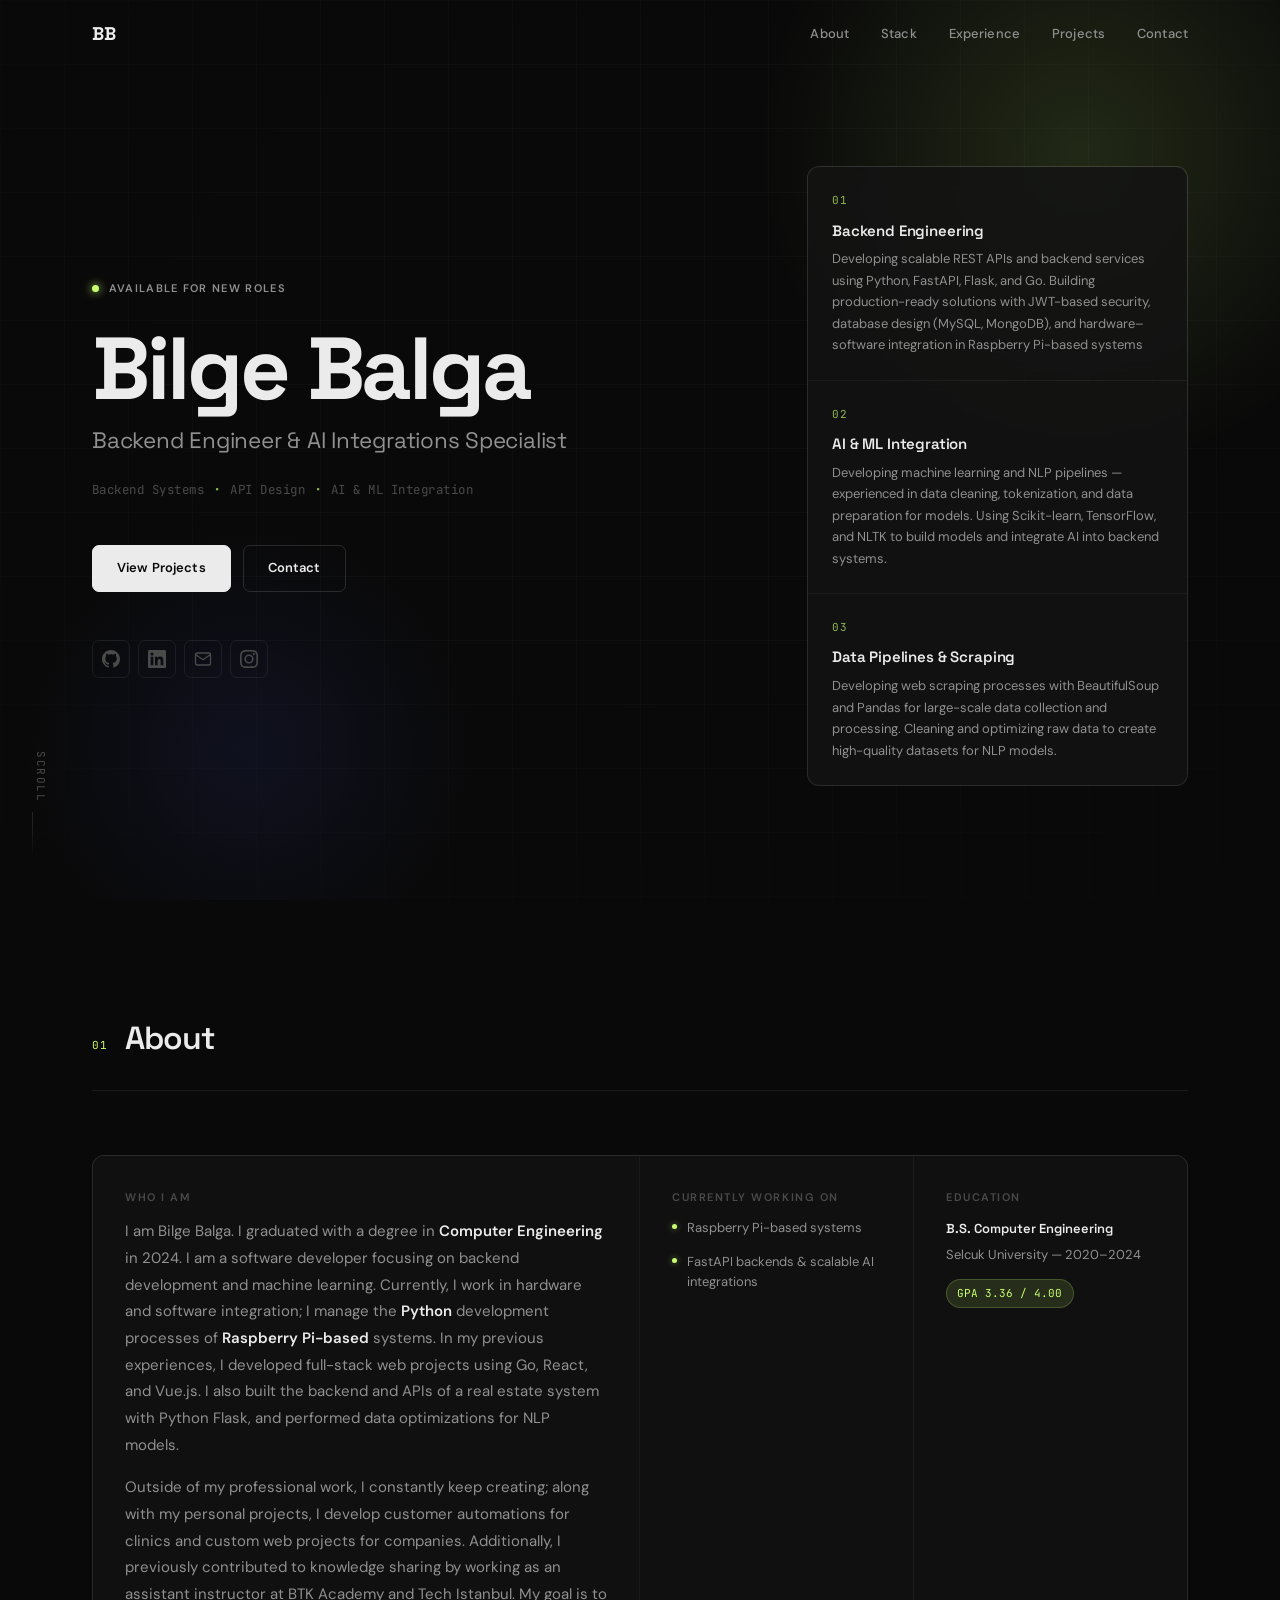
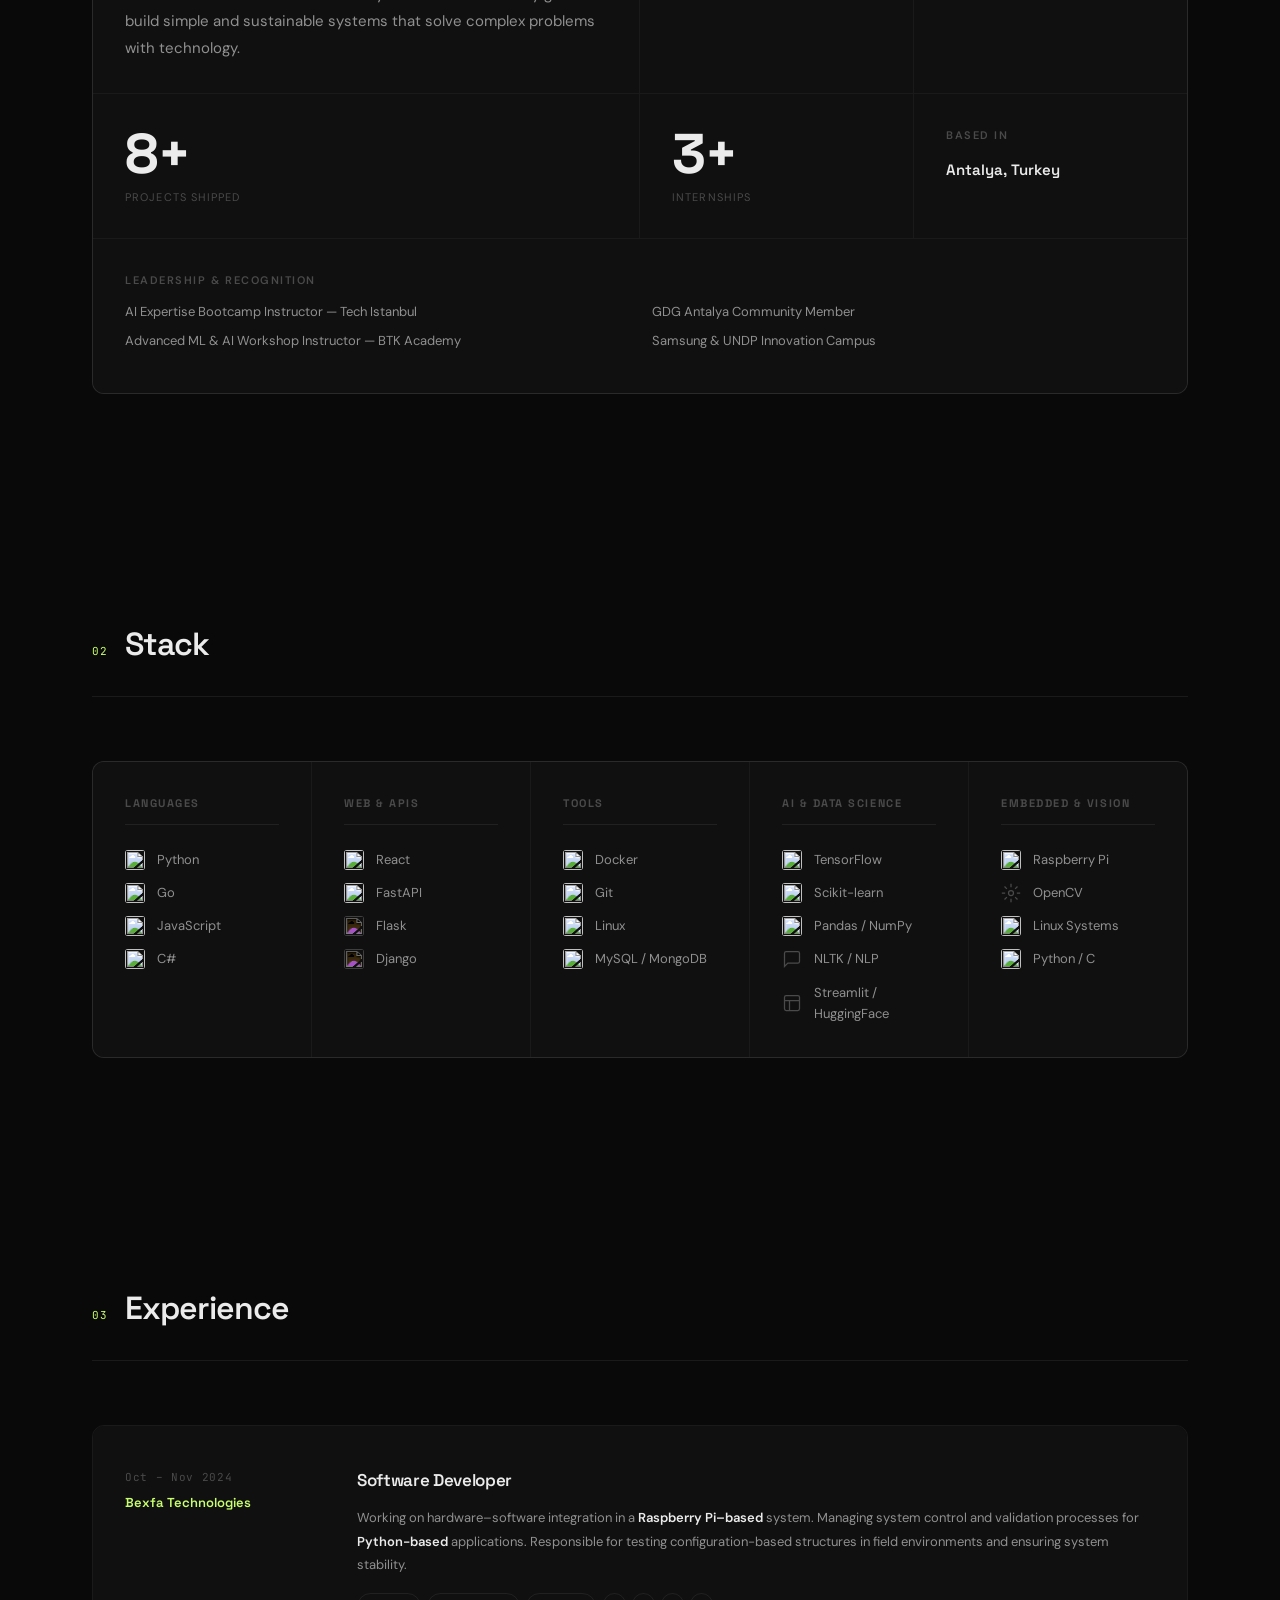
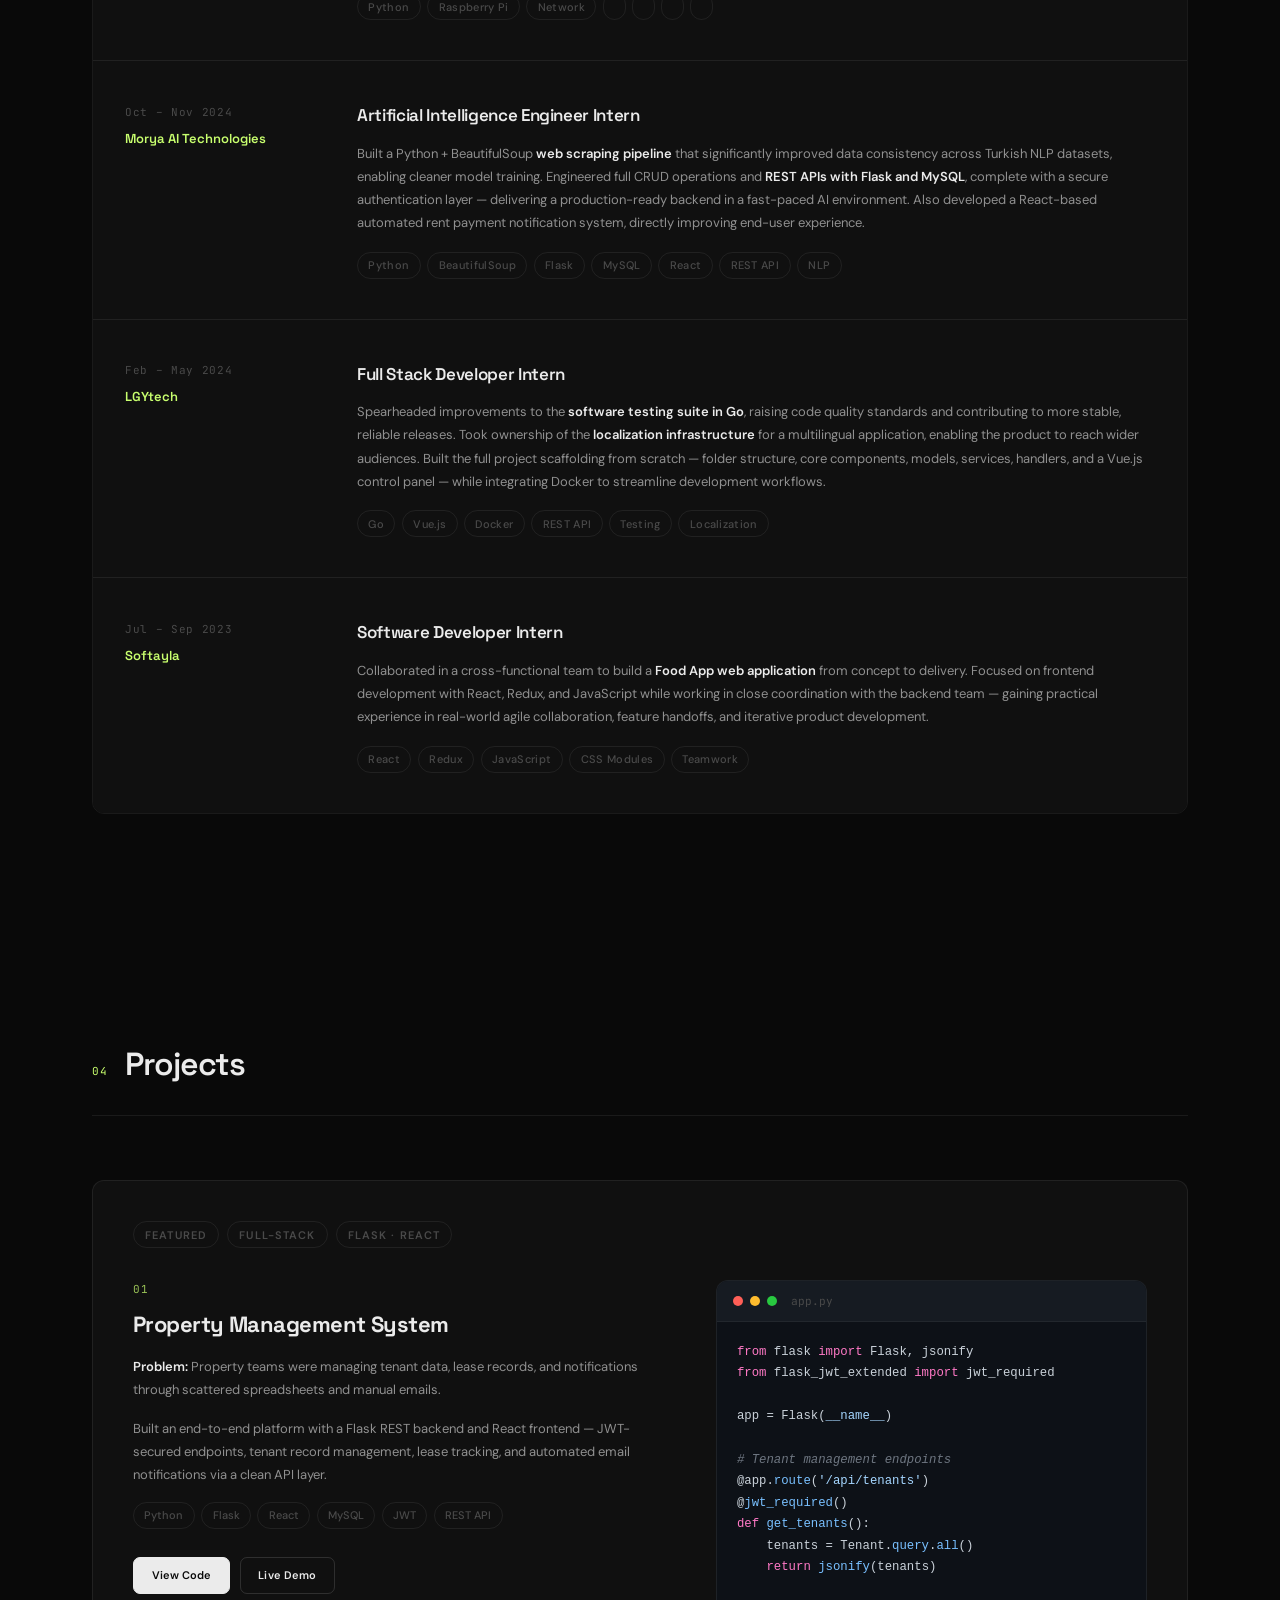
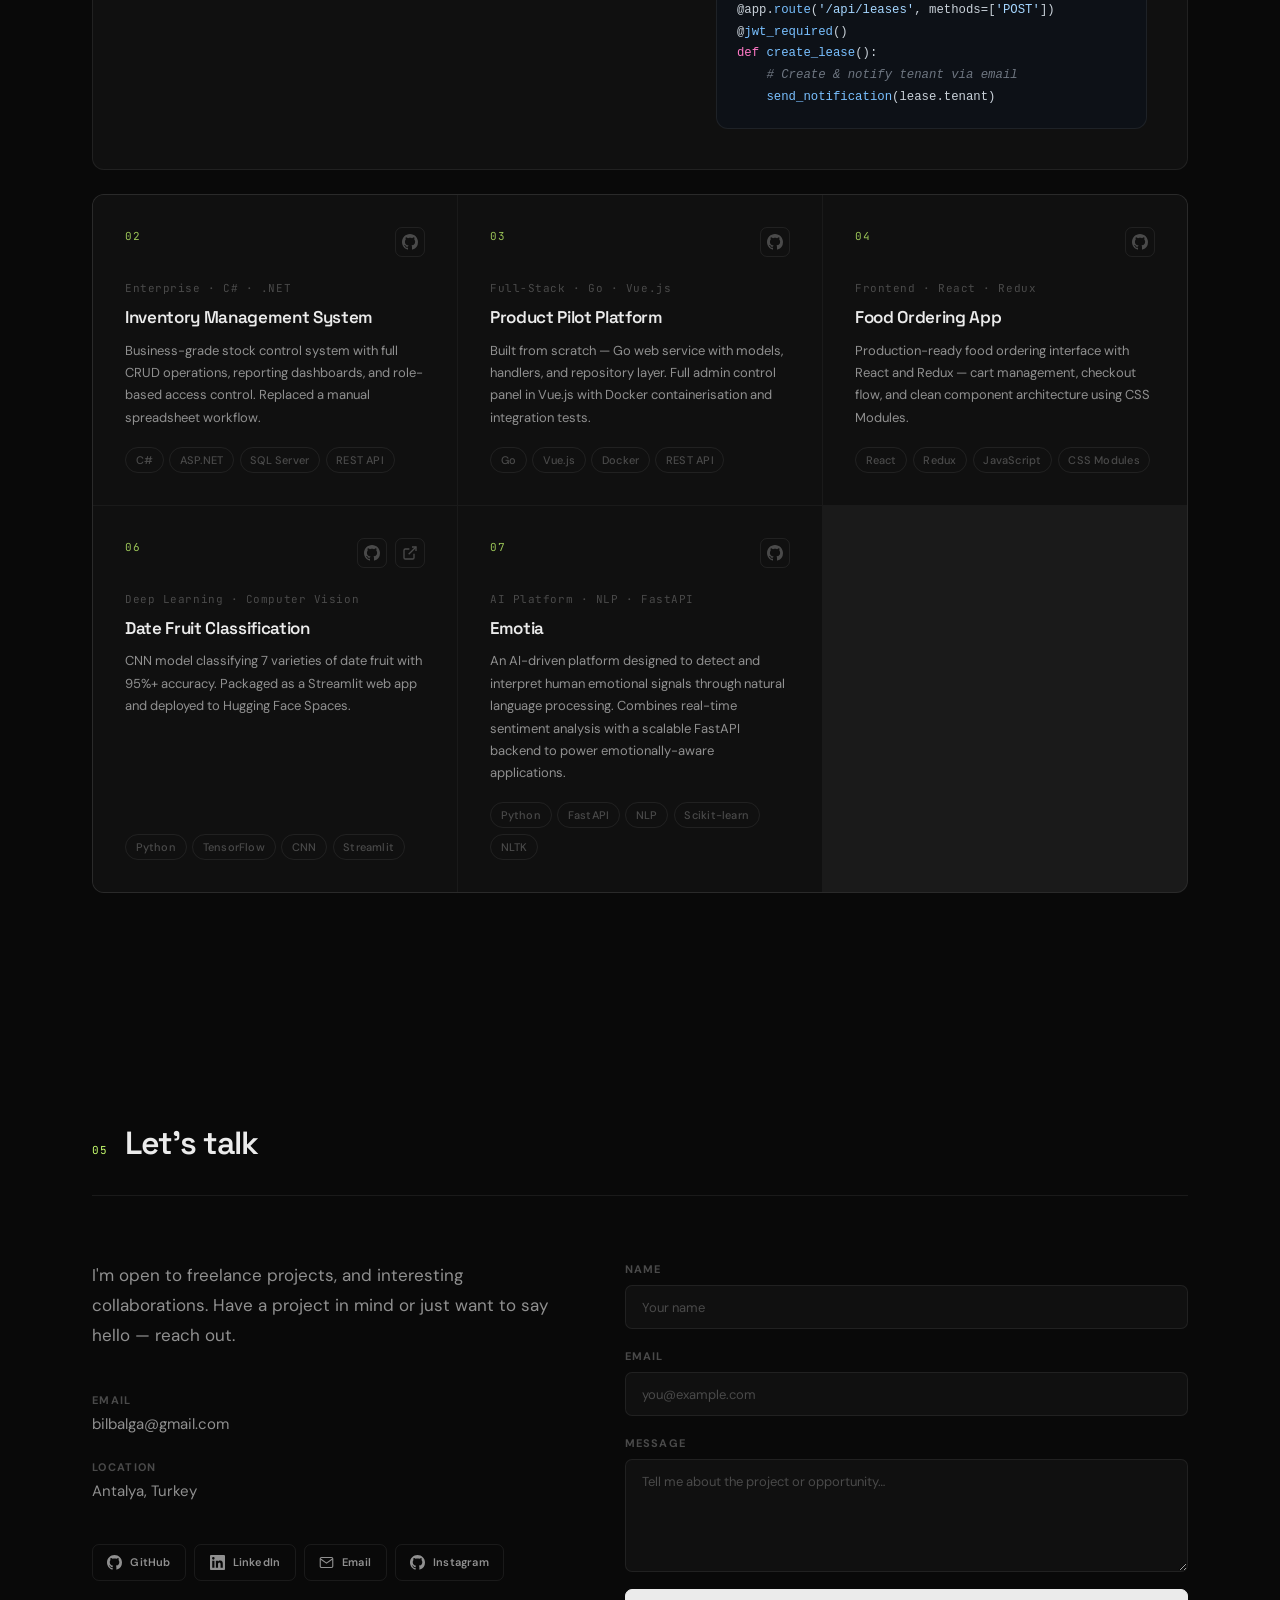
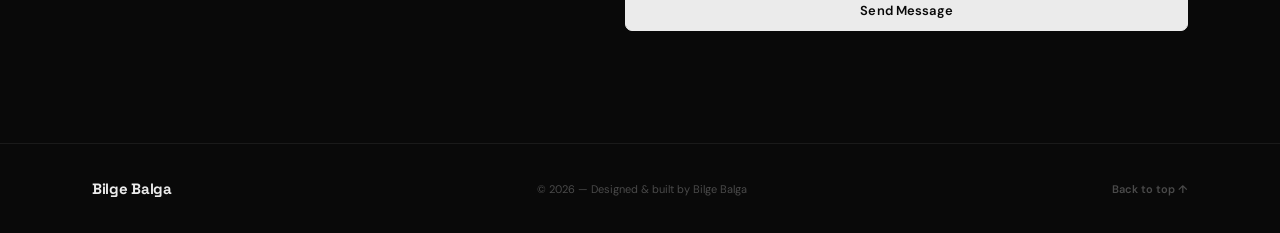
==== index.html @ 61dc0063 "init" ====
<!DOCTYPE html>
<html lang="en">

<head>
  <meta charset="UTF-8">
  <meta name="viewport" content="width=device-width, initial-scale=1.0">
  <meta name="description" content="Bilge Balga — Software Developer building web applications, backend systems, and embedded projects.">
  <meta name="keywords" content="Software Developer, Web Applications, Backend, API, Raspberry Pi, Python, Go, JavaScript">
  <meta name="author" content="Bilge Balga">
  <title>Bilge Balga — Software Developer</title>

  <link rel="preconnect" href="https://fonts.googleapis.com">
  <link rel="preconnect" href="https://fonts.gstatic.com" crossorigin>
  <link href="https://fonts.googleapis.com/css2?family=Space+Grotesk:wght@300;400;500;600;700&family=DM+Sans:ital,opsz,wght@0,9..40,300;0,9..40,400;0,9..40,500;0,9..40,600;1,9..40,400&family=JetBrains+Mono:wght@400;500&display=swap" rel="stylesheet">

  <link rel="stylesheet" href="style.css">
</head>

<body>

  <!-- Scroll progress line -->
  <div class="scroll-bar" id="scrollBar" aria-hidden="true"></div>

  <!-- ======================================================
       NAVIGATION
  ====================================================== -->
  <header class="nav" id="nav">
    <div class="nav__inner">
      <a href="#" class="nav__logo" aria-label="Back to top">BB</a>

      <nav aria-label="Primary navigation">
        <ul class="nav__links" id="navLinks">
          <li><a href="#about"      class="nav__link">About</a></li>
          <li><a href="#stack"      class="nav__link">Stack</a></li>
          <li><a href="#experience" class="nav__link">Experience</a></li>
          <li><a href="#work"       class="nav__link">Projects</a></li>
          <li><a href="#contact"    class="nav__link">Contact</a></li>
        </ul>
      </nav>

      <button class="nav__burger" id="navBurger" aria-label="Toggle menu" aria-expanded="false">
        <span></span><span></span>
      </button>
    </div>
  </header>

  <main>

    <!-- ======================================================
         HERO
    ====================================================== -->
    <section id="hero" class="hero" aria-label="Introduction">

      <!-- Background: glows + grid -->
      <div class="hero__bg" aria-hidden="true">
        <div class="hero__glow hero__glow--1"></div>
        <div class="hero__glow hero__glow--2"></div>
        <div class="hero__grid"></div>
      </div>

      <div class="hero__inner">

        <!-- Left: name, role, tagline -->
        <div class="hero__text">
          <p class="hero__eyebrow">
            <span class="dot" aria-hidden="true"></span>
            Available for new roles
          </p>

          <h1 class="hero__name">Bilge Balga</h1>
          <p class="hero__role">Backend Engineer & AI Integrations Specialist</p>

          <p class="hero__tagline" aria-label="Focus areas: Backend systems, API design, AI and ML integration">
            <span>Backend Systems</span>
            <span class="tag-sep" aria-hidden="true">•</span>
            <span>API Design</span>
            <span class="tag-sep" aria-hidden="true">•</span>
            <span>AI & ML Integration</span>
          </p>

          <div class="hero__actions">
            <a href="#work"    class="btn btn--solid">View Projects</a>
            <a href="#contact" class="btn btn--outline">Contact</a>
          </div>

          <ul class="hero__socials" aria-label="Social links">
            <li>
              <a href="https://github.com/BilgeBalga" aria-label="GitHub" class="social-link" target="_blank" rel="noopener noreferrer">
                <svg width="18" height="18" viewBox="0 0 24 24" fill="currentColor" aria-hidden="true"><path d="M12 0C5.37 0 0 5.37 0 12c0 5.31 3.435 9.795 8.205 11.385.6.105.825-.255.825-.57 0-.285-.015-1.23-.015-2.235-3.015.555-3.795-.735-4.035-1.41-.135-.345-.72-1.41-1.23-1.695-.42-.225-1.02-.78-.015-.795.945-.015 1.62.87 1.845 1.23 1.08 1.815 2.805 1.305 3.495.99.105-.78.42-1.305.765-1.605-2.67-.3-5.46-1.335-5.46-5.925 0-1.305.465-2.385 1.23-3.225-.12-.3-.54-1.53.12-3.18 0 0 1.005-.315 3.3 1.23.96-.27 1.98-.405 3-.405s2.04.135 3 .405c2.295-1.56 3.3-1.23 3.3-1.23.66 1.65.24 2.88.12 3.18.765.84 1.23 1.905 1.23 3.225 0 4.605-2.805 5.625-5.475 5.925.435.375.81 1.095.81 2.22 0 1.605-.015 2.895-.015 3.3 0 .315.225.69.825.57A12.02 12.02 0 0 0 24 12c0-6.63-5.37-12-12-12z"/></svg>
              </a>
            </li>
            <li>
              <a href="https://www.linkedin.com/in/bilge-balga/" aria-label="LinkedIn" class="social-link" target="_blank" rel="noopener noreferrer">
                <svg width="18" height="18" viewBox="0 0 24 24" fill="currentColor" aria-hidden="true"><path d="M20.447 20.452h-3.554v-5.569c0-1.328-.027-3.037-1.852-3.037-1.853 0-2.136 1.445-2.136 2.939v5.667H9.351V9h3.414v1.561h.046c.477-.9 1.637-1.85 3.37-1.85 3.601 0 4.267 2.37 4.267 5.455v6.286zM5.337 7.433a2.062 2.062 0 0 1-2.063-2.065 2.064 2.064 0 1 1 2.063 2.065zm1.782 13.019H3.555V9h3.564v11.452zM22.225 0H1.771C.792 0 0 .774 0 1.729v20.542C0 23.227.792 24 1.771 24h20.451C23.2 24 24 23.227 24 22.271V1.729C24 .774 23.2 0 22.222 0h.003z"/></svg>
              </a>
            </li>
            <li>
              <a href="mailto:bilbalga@gmail.com" aria-label="Email" class="social-link">
                <svg width="18" height="18" viewBox="0 0 24 24" fill="none" stroke="currentColor" stroke-width="1.8" aria-hidden="true"><path d="M4 4h16c1.1 0 2 .9 2 2v12c0 1.1-.9 2-2 2H4c-1.1 0-2-.9-2-2V6c0-1.1.9-2 2-2z"/><polyline points="22,6 12,13 2,6"/></svg>
              </a>
            </li>
            <li>
              <a href="https://www.instagram.com/bilge.codes" aria-label="Instagram" class="social-link" target="_blank" rel="noopener noreferrer">
                <svg width="18" height="18" viewBox="0 0 24 24" fill="currentColor" aria-hidden="true"><path d="M12 2.163c3.204 0 3.584.012 4.85.07 3.252.148 4.771 1.691 4.919 4.919.058 1.265.069 1.645.069 4.849 0 3.205-.012 3.584-.069 4.849-.149 3.225-1.664 4.771-4.919 4.919-1.266.058-1.644.07-4.85.07-3.204 0-3.584-.012-4.849-.07-3.26-.149-4.771-1.699-4.919-4.92-.058-1.265-.07-1.644-.07-4.849 0-3.204.013-3.583.07-4.849.149-3.227 1.664-4.771 4.919-4.919 1.266-.057 1.645-.069 4.849-.069zM12 0C8.741 0 8.333.014 7.053.072 2.695.272.273 2.69.073 7.052.014 8.333 0 8.741 0 12c0 3.259.014 3.668.072 4.948.2 4.358 2.618 6.78 6.98 6.98C8.333 23.986 8.741 24 12 24c3.259 0 3.668-.014 4.948-.072 4.354-.2 6.782-2.618 6.979-6.98.059-1.28.073-1.689.073-4.948 0-3.259-.014-3.667-.072-4.947-.196-4.354-2.617-6.78-6.979-6.98C15.668.014 15.259 0 12 0zm0 5.838a6.162 6.162 0 1 0 0 12.324 6.162 6.162 0 0 0 0-12.324zM12 16a4 4 0 1 1 0-8 4 4 0 0 1 0 8zm6.406-11.845a1.44 1.44 0 1 0 0 2.881 1.44 1.44 0 0 0 0-2.881z"/></svg>
              </a>
            </li>
          </ul>
        </div>

        <!-- Right: service areas -->
        <aside class="hero__services" aria-label="Service areas">
          <div class="service-tile reveal-item">
            <span class="service-num" aria-hidden="true">01</span>
            <h2 class="service-title">Backend Engineering</h2>
            <p class="service-desc">Developing scalable REST APIs and backend services using Python, FastAPI, Flask, and Go. Building production-ready solutions with JWT-based security, database design (MySQL, MongoDB), and hardware–software integration in Raspberry Pi-based systems</p>
          </div>
          <div class="service-tile reveal-item">
            <span class="service-num" aria-hidden="true">02</span>
            <h2 class="service-title">AI & ML Integration</h2>
            <p class="service-desc">Developing machine learning and NLP pipelines — experienced in data cleaning, tokenization, and data preparation for models. Using Scikit-learn, TensorFlow, and NLTK to build models and integrate AI into backend systems.</p>
          </div>
          <div class="service-tile reveal-item">
            <span class="service-num" aria-hidden="true">03</span>
            <h2 class="service-title">Data Pipelines & Scraping</h2>
            <p class="service-desc">Developing web scraping processes with BeautifulSoup and Pandas for large-scale data collection and processing. Cleaning and optimizing raw data to create high-quality datasets for NLP models.</p>
          </div>
        </aside>

      </div>

      <div class="hero__scroll" aria-hidden="true">
        <span>Scroll</span>
        <div class="hero__scroll-line"></div>
      </div>
    </section>

    <!-- ======================================================
         ABOUT — BENTO GRID
    ====================================================== -->
    <section id="about" class="section reveal" aria-labelledby="about-heading">
      <div class="section__inner">
        <header class="section__header">
          <span class="section__num" aria-hidden="true">01</span>
          <h2 class="section__title" id="about-heading">About</h2>
        </header>

        <div class="bento" role="region" aria-label="About me">

          <!-- Bio -->
          <article class="bento__cell bento__cell--bio">
            <p class="label">Who I am</p>
            <p class="bento__bio-text">
              I am Bilge Balga. I graduated with a degree in <strong> Computer Engineering </strong> in 2024. I am a software developer focusing on backend development and machine learning.
              Currently, I work in hardware and software integration; I manage the <strong> Python </strong> development processes of  <strong> Raspberry Pi-based </strong> systems. In my previous experiences, I developed full-stack web projects using Go, React, and Vue.js. I also built the backend and APIs of a real estate system with Python Flask, and performed data optimizations for NLP models.
            </p>
            <p class="bento__bio-text">
              Outside of my professional work, I constantly keep creating; along with my personal projects, I develop customer automations for clinics and custom web projects for companies. Additionally, I previously contributed to knowledge sharing by working as an assistant instructor at BTK Academy and Tech Istanbul.
              My goal is to build simple and sustainable systems that solve complex problems with technology.
            </p>
          </article>

          <!-- Currently working on -->
          <article class="bento__cell bento__cell--now">
            <p class="label">Currently working on</p>
            <ul class="bento__now-list">
              <li>
                <span class="now-dot" aria-hidden="true"></span>
                Raspberry Pi-based systems
              </li>
              <li>
                <span class="now-dot" aria-hidden="true"></span>
                FastAPI backends &amp; scalable AI integrations
              </li>
              <li>
                
              </li>
            </ul>
          </article>

          <!-- Education -->
          <article class="bento__cell bento__cell--edu">
            <p class="label">Education</p>
            <p class="bento__degree">B.S. Computer Engineering</p>
            <p class="bento__school">Selcuk University — 2020–2024</p>
            <span class="bento__gpa">GPA 3.36 / 4.00</span>
          </article>

          <!-- Stat: projects -->
          <article class="bento__cell bento__cell--stat">
            <p class="bento__stat-num" data-target="8" aria-label="8 or more projects">0</p>
            <p class="bento__stat-label">Projects shipped</p>
          </article>

          <!-- Stat: internships -->
          <article class="bento__cell bento__cell--stat">
            <p class="bento__stat-num" data-target="3" aria-label="3 internships">0</p>
            <p class="bento__stat-label">Internships</p>
          </article>

          <!-- Location -->
          <article class="bento__cell bento__cell--loc">
            <p class="label">Based in</p>
            <p class="bento__city">Antalya, Turkey</p>
            <!-- <span class="bento__avail">Open to remote &amp; on-site</span> -->
          </article>

          <!-- Leadership -->
          <article class="bento__cell bento__cell--certs">
            <p class="label">Leadership &amp; Recognition</p>
            <ul class="bento__certs">
              <li>AI Expertise Bootcamp Instructor — Tech Istanbul</li>
              <li>Advanced ML &amp; AI Workshop Instructor — BTK Academy</li>
              <li>GDG Antalya Community Member</li>
              <li>Samsung &amp; UNDP Innovation Campus</li>
            </ul>
          </article>

        </div>
      </div>
    </section>

    <!-- ======================================================
         TECH STACK
    ====================================================== -->
    <section id="stack" class="section reveal" aria-labelledby="stack-heading">
      <div class="section__inner">
        <header class="section__header">
          <span class="section__num" aria-hidden="true">02</span>
          <h2 class="section__title" id="stack-heading">Stack</h2>
        </header>

        <div class="stack-grid">

          <div class="stack-col reveal-item">
            <h3 class="stack-col__title">Languages</h3>
            <ul class="stack-list">
              <li class="stack-item">
                <img src="https://cdn.jsdelivr.net/gh/devicons/devicon@v2.15.1/icons/python/python-original.svg" alt="" width="20" height="20" loading="lazy" aria-hidden="true">
                Python
              </li>
              <li class="stack-item">
                <img src="https://cdn.jsdelivr.net/gh/devicons/devicon@v2.15.1/icons/go/go-original-wordmark.svg" alt="" width="20" height="20" loading="lazy" aria-hidden="true">
                Go
              </li>
              <li class="stack-item">
                <img src="https://cdn.jsdelivr.net/gh/devicons/devicon@v2.15.1/icons/javascript/javascript-original.svg" alt="" width="20" height="20" loading="lazy" aria-hidden="true">
                JavaScript
              </li>
              <li class="stack-item">
                <img src="https://cdn.jsdelivr.net/gh/devicons/devicon@v2.15.1/icons/csharp/csharp-original.svg" alt="" width="20" height="20" loading="lazy" aria-hidden="true">
                C#
              </li>
            </ul>
          </div>

          <div class="stack-col reveal-item">
            <h3 class="stack-col__title">Web &amp; APIs</h3>
            <ul class="stack-list">
              <li class="stack-item">
                <img src="https://cdn.jsdelivr.net/gh/devicons/devicon@v2.15.1/icons/react/react-original.svg" alt="" width="20" height="20" loading="lazy" aria-hidden="true">
                React
              </li>
              <li class="stack-item">
                <img src="https://cdn.jsdelivr.net/gh/devicons/devicon@v2.15.1/icons/fastapi/fastapi-original.svg" alt="" width="20" height="20" loading="lazy" aria-hidden="true">
                FastAPI
              </li>
              <li class="stack-item">
                <img src="https://cdn.jsdelivr.net/gh/devicons/devicon@v2.15.1/icons/flask/flask-original.svg" alt="" width="20" height="20" loading="lazy" aria-hidden="true" style="filter:invert(1)">
                Flask
              </li>
              <li class="stack-item">
                <img src="https://cdn.jsdelivr.net/gh/devicons/devicon@v2.15.1/icons/django/django-plain.svg" alt="" width="20" height="20" loading="lazy" aria-hidden="true" style="filter:invert(1)">
                Django
              </li>
            </ul>
          </div>

          <div class="stack-col reveal-item">
            <h3 class="stack-col__title">Tools</h3>
            <ul class="stack-list">
              <li class="stack-item">
                <img src="https://cdn.jsdelivr.net/gh/devicons/devicon@v2.15.1/icons/docker/docker-original.svg" alt="" width="20" height="20" loading="lazy" aria-hidden="true">
                Docker
              </li>
              <li class="stack-item">
                <img src="https://cdn.jsdelivr.net/gh/devicons/devicon@v2.15.1/icons/git/git-original.svg" alt="" width="20" height="20" loading="lazy" aria-hidden="true">
                Git
              </li>
              <li class="stack-item">
                <img src="https://cdn.jsdelivr.net/gh/devicons/devicon@v2.15.1/icons/linux/linux-original.svg" alt="" width="20" height="20" loading="lazy" aria-hidden="true">
                Linux
              </li>
              <li class="stack-item">
                <img src="https://cdn.jsdelivr.net/gh/devicons/devicon@v2.15.1/icons/mysql/mysql-original.svg" alt="" width="20" height="20" loading="lazy" aria-hidden="true">
                MySQL / MongoDB
              </li>
            </ul>
          </div>

          <div class="stack-col reveal-item">
            <h3 class="stack-col__title">AI & Data Science</h3>
            <ul class="stack-list">
              <li class="stack-item">
                <img src="https://cdn.jsdelivr.net/gh/devicons/devicon@v2.15.1/icons/tensorflow/tensorflow-original.svg" alt="" width="20" height="20" loading="lazy" aria-hidden="true">
                TensorFlow
              </li>
              <li class="stack-item">
                <img src="https://cdn.jsdelivr.net/gh/devicons/devicon@v2.15.1/icons/scikitlearn/scikitlearn-original.svg" alt="" width="20" height="20" loading="lazy" aria-hidden="true">
                Scikit-learn
              </li>
              <li class="stack-item">
                <img src="https://cdn.jsdelivr.net/gh/devicons/devicon@v2.15.1/icons/pandas/pandas-original.svg" alt="" width="20" height="20" loading="lazy" aria-hidden="true">
                Pandas / NumPy
              </li>
              <li class="stack-item">
                <svg width="20" height="20" viewBox="0 0 24 24" fill="none" stroke="currentColor" stroke-width="1.5" aria-hidden="true" style="flex-shrink:0;color:var(--tx-3)"><path d="M21 15a2 2 0 0 1-2 2H7l-4 4V5a2 2 0 0 1 2-2h14a2 2 0 0 1 2 2z"/></svg>
                NLTK / NLP
              </li>
              <li class="stack-item">
                <svg width="20" height="20" viewBox="0 0 24 24" fill="none" stroke="currentColor" stroke-width="1.5" aria-hidden="true" style="flex-shrink:0;color:var(--tx-3)"><rect x="3" y="3" width="18" height="18" rx="2"/><path d="M3 9h18M9 21V9"/></svg>
                Streamlit / HuggingFace
              </li>
            </ul>
          </div>

          <div class="stack-col reveal-item">
            <h3 class="stack-col__title">Embedded & Vision</h3>
            <ul class="stack-list">
              <li class="stack-item">
                <img src="https://cdn.jsdelivr.net/gh/devicons/devicon@v2.15.1/icons/raspberrypi/raspberrypi-original.svg" alt="" width="20" height="20" loading="lazy" aria-hidden="true">
                Raspberry Pi
              </li>
              <li class="stack-item">
                <svg width="20" height="20" viewBox="0 0 24 24" fill="none" stroke="currentColor" stroke-width="1.5" aria-hidden="true" style="flex-shrink:0;color:var(--tx-3)"><circle cx="12" cy="12" r="3"/><path d="M12 1v4M12 19v4M4.22 4.22l2.83 2.83M16.95 16.95l2.83 2.83M1 12h4M19 12h4M4.22 19.78l2.83-2.83M16.95 7.05l2.83-2.83"/></svg>
                OpenCV
              </li>
              <li class="stack-item">
                <img src="https://cdn.jsdelivr.net/gh/devicons/devicon@v2.15.1/icons/linux/linux-original.svg" alt="" width="20" height="20" loading="lazy" aria-hidden="true">
                Linux Systems
              </li>
              <li class="stack-item">
                <img src="https://cdn.jsdelivr.net/gh/devicons/devicon@v2.15.1/icons/python/python-original.svg" alt="" width="20" height="20" loading="lazy" aria-hidden="true">
                Python / C
              </li>
            </ul>
          </div>

        </div>
      </div>
    </section>

    <!-- ======================================================
         EXPERIENCE
    ====================================================== -->
    <section id="experience" class="section reveal" aria-labelledby="exp-heading">
      <div class="section__inner">
        <header class="section__header">
          <span class="section__num" aria-hidden="true">03</span>
          <h2 class="section__title" id="exp-heading">Experience</h2>
        </header>

        <ol class="timeline" reversed>

          <li class="timeline__item reveal-item">
            <div class="timeline__meta">
              <time class="timeline__date">Oct – Nov 2024</time>
              <span class="timeline__company">Bexfa Technologies</span>
            </div>
            <div class="timeline__body">
              <h3 class="timeline__role">Software Developer</h3>
              <p class="timeline__desc">
                Working on hardware–software integration in a <strong>Raspberry Pi–based</strong> system. Managing system control and validation processes for <strong>Python-based</strong> applications. Responsible for testing configuration-based structures in field environments and ensuring system stability.
              </p>
              <ul class="timeline__tags" aria-label="Technologies used">
                <li>Python</li><li>Raspberry Pi</li><li>Network</li><li></li><li></li><li></li><li></li>
              </ul>
            </div>
          </li>

          <li class="timeline__item reveal-item">
            <div class="timeline__meta">
              <time class="timeline__date">Oct – Nov 2024</time>
              <span class="timeline__company">Morya AI Technologies</span>
            </div>
            <div class="timeline__body">
              <h3 class="timeline__role">Artificial Intelligence Engineer Intern</h3>
              <p class="timeline__desc">
                Built a Python + BeautifulSoup <strong>web scraping pipeline</strong> that significantly improved data consistency across Turkish NLP datasets, enabling cleaner model training. Engineered full CRUD operations and <strong>REST APIs with Flask and MySQL</strong>, complete with a secure authentication layer — delivering a production-ready backend in a fast-paced AI environment. Also developed a React-based automated rent payment notification system, directly improving end-user experience.
              </p>
              <ul class="timeline__tags" aria-label="Technologies used">
                <li>Python</li><li>BeautifulSoup</li><li>Flask</li><li>MySQL</li><li>React</li><li>REST API</li><li>NLP</li>
              </ul>
            </div>
          </li>

          <li class="timeline__item reveal-item">
            <div class="timeline__meta">
              <time class="timeline__date">Feb – May 2024</time>
              <span class="timeline__company">LGYtech</span>
            </div>
            <div class="timeline__body">
              <h3 class="timeline__role">Full Stack Developer Intern</h3>
              <p class="timeline__desc">
                Spearheaded improvements to the <strong>software testing suite in Go</strong>, raising code quality standards and contributing to more stable, reliable releases. Took ownership of the <strong>localization infrastructure</strong> for a multilingual application, enabling the product to reach wider audiences. Built the full project scaffolding from scratch — folder structure, core components, models, services, handlers, and a Vue.js control panel — while integrating Docker to streamline development workflows.
              </p>
              <ul class="timeline__tags" aria-label="Technologies used">
                <li>Go</li><li>Vue.js</li><li>Docker</li><li>REST API</li><li>Testing</li><li>Localization</li>
              </ul>
            </div>
          </li>

          <li class="timeline__item reveal-item">
            <div class="timeline__meta">
              <time class="timeline__date">Jul – Sep 2023</time>
              <span class="timeline__company">Softayla</span>
            </div>
            <div class="timeline__body">
              <h3 class="timeline__role">Software Developer Intern</h3>
              <p class="timeline__desc">
                Collaborated in a cross-functional team to build a <strong>Food App web application</strong> from concept to delivery. Focused on frontend development with React, Redux, and JavaScript while working in close coordination with the backend team — gaining practical experience in real-world agile collaboration, feature handoffs, and iterative product development.
              </p>
              <ul class="timeline__tags" aria-label="Technologies used">
                <li>React</li><li>Redux</li><li>JavaScript</li><li>CSS Modules</li><li>Teamwork</li>
              </ul>
            </div>
          </li>

        </ol>
      </div>
    </section>

    <!-- ======================================================
         PROJECTS
    ====================================================== -->
    <section id="work" class="section reveal" aria-labelledby="work-heading">
      <div class="section__inner">
        <header class="section__header">
          <span class="section__num" aria-hidden="true">04</span>
          <h2 class="section__title" id="work-heading">Projects</h2>
        </header>

        <!-- Featured: Property Management System -->
        <article class="project-featured reveal-item" aria-label="Featured project">
          <div class="project-featured__meta">
            <span class="project-featured__tag">Featured</span>
            <span class="project-featured__tag">Full-Stack</span>
            <span class="project-featured__tag">Flask · React</span>
          </div>
          <div class="project-featured__body">
            <div class="project-featured__text">
              <span class="project-num" aria-hidden="true">01</span>
              <h3 class="project-featured__title">Property Management System</h3>
              <p class="project-featured__problem">
                <strong>Problem:</strong> Property teams were managing tenant data, lease records, and notifications through scattered spreadsheets and manual emails.
              </p>
              <p class="project-featured__solution">
                Built an end-to-end platform with a Flask REST backend and React frontend — JWT-secured endpoints, tenant record management, lease tracking, and automated email notifications via a clean API layer.
              </p>
              <ul class="project-featured__tech" aria-label="Technologies used">
                <li>Python</li><li>Flask</li><li>React</li><li>MySQL</li><li>JWT</li><li>REST API</li>
              </ul>
              <div class="project-featured__actions">
                <a href="#" class="btn btn--solid btn--sm">View Code</a>
                <a href="#" class="btn btn--outline btn--sm">Live Demo</a>
              </div>
            </div>
            <div class="project-featured__mockup" aria-hidden="true">
              <div class="mockup">
                <div class="mockup__bar">
                  <span class="mockup__dot"></span>
                  <span class="mockup__dot"></span>
                  <span class="mockup__dot"></span>
                  <span class="mockup__file">app.py</span>
                </div>
                <pre class="mockup__code"><code><span class="t-kw">from</span> flask <span class="t-kw">import</span> Flask, jsonify
<span class="t-kw">from</span> flask_jwt_extended <span class="t-kw">import</span> jwt_required

app = Flask(<span class="t-st">__name__</span>)

<span class="t-cm"># Tenant management endpoints</span>
@app.<span class="t-fn">route</span>(<span class="t-st">'/api/tenants'</span>)
@<span class="t-fn">jwt_required</span>()
<span class="t-kw">def</span> <span class="t-fn">get_tenants</span>():
    tenants = Tenant.<span class="t-fn">query</span>.<span class="t-fn">all</span>()
    <span class="t-kw">return</span> <span class="t-fn">jsonify</span>(tenants)

@app.<span class="t-fn">route</span>(<span class="t-st">'/api/leases'</span>, methods=[<span class="t-st">'POST'</span>])
@<span class="t-fn">jwt_required</span>()
<span class="t-kw">def</span> <span class="t-fn">create_lease</span>():
    <span class="t-cm"># Create &amp; notify tenant via email</span>
    <span class="t-fn">send_notification</span>(lease.tenant)</code></pre>
              </div>
            </div>
          </div>
        </article>

        <!-- Project grid -->
        <div class="project-grid" role="list">

          <article class="project-card reveal-item" role="listitem">
            <div class="project-card__top">
              <span class="project-num" aria-hidden="true">02</span>
              <div class="project-card__links">
                <a href="#" aria-label="View code on GitHub" title="GitHub">
                  <svg width="16" height="16" viewBox="0 0 24 24" fill="currentColor"><path d="M12 0C5.37 0 0 5.37 0 12c0 5.31 3.435 9.795 8.205 11.385.6.105.825-.255.825-.57 0-.285-.015-1.23-.015-2.235-3.015.555-3.795-.735-4.035-1.41-.135-.345-.72-1.41-1.23-1.695-.42-.225-1.02-.78-.015-.795.945-.015 1.62.87 1.845 1.23 1.08 1.815 2.805 1.305 3.495.99.105-.78.42-1.305.765-1.605-2.67-.3-5.46-1.335-5.46-5.925 0-1.305.465-2.385 1.23-3.225-.12-.3-.54-1.53.12-3.18 0 0 1.005-.315 3.3 1.23.96-.27 1.98-.405 3-.405s2.04.135 3 .405c2.295-1.56 3.3-1.23 3.3-1.23.66 1.65.24 2.88.12 3.18.765.84 1.23 1.905 1.23 3.225 0 4.605-2.805 5.625-5.475 5.925.435.375.81 1.095.81 2.22 0 1.605-.015 2.895-.015 3.3 0 .315.225.69.825.57A12.02 12.02 0 0 0 24 12c0-6.63-5.37-12-12-12z"/></svg>
                </a>
              </div>
            </div>
            <span class="project-card__type">Enterprise · C# · .NET</span>
            <h3 class="project-card__title">Inventory Management System</h3>
            <p class="project-card__desc">
              Business-grade stock control system with full CRUD operations, reporting dashboards, and role-based access control. Replaced a manual spreadsheet workflow.
            </p>
            <ul class="project-card__tech" aria-label="Technologies">
              <li>C#</li><li>ASP.NET</li><li>SQL Server</li><li>REST API</li>
            </ul>
          </article>

          <article class="project-card reveal-item" role="listitem">
            <div class="project-card__top">
              <span class="project-num" aria-hidden="true">03</span>
              <div class="project-card__links">
                <a href="#" aria-label="View code on GitHub" title="GitHub">
                  <svg width="16" height="16" viewBox="0 0 24 24" fill="currentColor"><path d="M12 0C5.37 0 0 5.37 0 12c0 5.31 3.435 9.795 8.205 11.385.6.105.825-.255.825-.57 0-.285-.015-1.23-.015-2.235-3.015.555-3.795-.735-4.035-1.41-.135-.345-.72-1.41-1.23-1.695-.42-.225-1.02-.78-.015-.795.945-.015 1.62.87 1.845 1.23 1.08 1.815 2.805 1.305 3.495.99.105-.78.42-1.305.765-1.605-2.67-.3-5.46-1.335-5.46-5.925 0-1.305.465-2.385 1.23-3.225-.12-.3-.54-1.53.12-3.18 0 0 1.005-.315 3.3 1.23.96-.27 1.98-.405 3-.405s2.04.135 3 .405c2.295-1.56 3.3-1.23 3.3-1.23.66 1.65.24 2.88.12 3.18.765.84 1.23 1.905 1.23 3.225 0 4.605-2.805 5.625-5.475 5.925.435.375.81 1.095.81 2.22 0 1.605-.015 2.895-.015 3.3 0 .315.225.69.825.57A12.02 12.02 0 0 0 24 12c0-6.63-5.37-12-12-12z"/></svg>
                </a>
              </div>
            </div>
            <span class="project-card__type">Full-Stack · Go · Vue.js</span>
            <h3 class="project-card__title">Product Pilot Platform</h3>
            <p class="project-card__desc">
              Built from scratch — Go web service with models, handlers, and repository layer. Full admin control panel in Vue.js with Docker containerisation and integration tests.
            </p>
            <ul class="project-card__tech" aria-label="Technologies">
              <li>Go</li><li>Vue.js</li><li>Docker</li><li>REST API</li>
            </ul>
          </article>

          <article class="project-card reveal-item" role="listitem">
            <div class="project-card__top">
              <span class="project-num" aria-hidden="true">04</span>
              <div class="project-card__links">
                <a href="#" aria-label="View code on GitHub" title="GitHub">
                  <svg width="16" height="16" viewBox="0 0 24 24" fill="currentColor"><path d="M12 0C5.37 0 0 5.37 0 12c0 5.31 3.435 9.795 8.205 11.385.6.105.825-.255.825-.57 0-.285-.015-1.23-.015-2.235-3.015.555-3.795-.735-4.035-1.41-.135-.345-.72-1.41-1.23-1.695-.42-.225-1.02-.78-.015-.795.945-.015 1.62.87 1.845 1.23 1.08 1.815 2.805 1.305 3.495.99.105-.78.42-1.305.765-1.605-2.67-.3-5.46-1.335-5.46-5.925 0-1.305.465-2.385 1.23-3.225-.12-.3-.54-1.53.12-3.18 0 0 1.005-.315 3.3 1.23.96-.27 1.98-.405 3-.405s2.04.135 3 .405c2.295-1.56 3.3-1.23 3.3-1.23.66 1.65.24 2.88.12 3.18.765.84 1.23 1.905 1.23 3.225 0 4.605-2.805 5.625-5.475 5.925.435.375.81 1.095.81 2.22 0 1.605-.015 2.895-.015 3.3 0 .315.225.69.825.57A12.02 12.02 0 0 0 24 12c0-6.63-5.37-12-12-12z"/></svg>
                </a>
              </div>
            </div>
            <span class="project-card__type">Frontend · React · Redux</span>
            <h3 class="project-card__title">Food Ordering App</h3>
            <p class="project-card__desc">
              Production-ready food ordering interface with React and Redux — cart management, checkout flow, and clean component architecture using CSS Modules.
            </p>
            <ul class="project-card__tech" aria-label="Technologies">
              <li>React</li><li>Redux</li><li>JavaScript</li><li>CSS Modules</li>
            </ul>
          </article>
          <article class="project-card reveal-item" role="listitem">
            <div class="project-card__top">
              <span class="project-num" aria-hidden="true">06</span>
              <div class="project-card__links">
                <a href="#" aria-label="View code on GitHub" title="GitHub">
                  <svg width="16" height="16" viewBox="0 0 24 24" fill="currentColor"><path d="M12 0C5.37 0 0 5.37 0 12c0 5.31 3.435 9.795 8.205 11.385.6.105.825-.255.825-.57 0-.285-.015-1.23-.015-2.235-3.015.555-3.795-.735-4.035-1.41-.135-.345-.72-1.41-1.23-1.695-.42-.225-1.02-.78-.015-.795.945-.015 1.62.87 1.845 1.23 1.08 1.815 2.805 1.305 3.495.99.105-.78.42-1.305.765-1.605-2.67-.3-5.46-1.335-5.46-5.925 0-1.305.465-2.385 1.23-3.225-.12-.3-.54-1.53.12-3.18 0 0 1.005-.315 3.3 1.23.96-.27 1.98-.405 3-.405s2.04.135 3 .405c2.295-1.56 3.3-1.23 3.3-1.23.66 1.65.24 2.88.12 3.18.765.84 1.23 1.905 1.23 3.225 0 4.605-2.805 5.625-5.475 5.925.435.375.81 1.095.81 2.22 0 1.605-.015 2.895-.015 3.3 0 .315.225.69.825.57A12.02 12.02 0 0 0 24 12c0-6.63-5.37-12-12-12z"/></svg>
                </a>
                <a href="#" aria-label="Open live demo" title="Live Demo">
                  <svg width="16" height="16" viewBox="0 0 24 24" fill="none" stroke="currentColor" stroke-width="2"><path d="M18 13v6a2 2 0 0 1-2 2H5a2 2 0 0 1-2-2V8a2 2 0 0 1 2-2h6"/><polyline points="15 3 21 3 21 9"/><line x1="10" y1="14" x2="21" y2="3"/></svg>
                </a>
              </div>
            </div>
            <span class="project-card__type">Deep Learning · Computer Vision</span>
            <h3 class="project-card__title">Date Fruit Classification</h3>
            <p class="project-card__desc">
              CNN model classifying 7 varieties of date fruit with 95%+ accuracy. Packaged as a Streamlit web app and deployed to Hugging Face Spaces.
            </p>
            <ul class="project-card__tech" aria-label="Technologies">
              <li>Python</li><li>TensorFlow</li><li>CNN</li><li>Streamlit</li>
            </ul>
          </article>

          <article class="project-card reveal-item" role="listitem">
            <div class="project-card__top">
              <span class="project-num" aria-hidden="true">07</span>
              <div class="project-card__links">
                <a href="#" aria-label="View code on GitHub" title="GitHub">
                  <svg width="16" height="16" viewBox="0 0 24 24" fill="currentColor"><path d="M12 0C5.37 0 0 5.37 0 12c0 5.31 3.435 9.795 8.205 11.385.6.105.825-.255.825-.57 0-.285-.015-1.23-.015-2.235-3.015.555-3.795-.735-4.035-1.41-.135-.345-.72-1.41-1.23-1.695-.42-.225-1.02-.78-.015-.795.945-.015 1.62.87 1.845 1.23 1.08 1.815 2.805 1.305 3.495.99.105-.78.42-1.305.765-1.605-2.67-.3-5.46-1.335-5.46-5.925 0-1.305.465-2.385 1.23-3.225-.12-.3-.54-1.53.12-3.18 0 0 1.005-.315 3.3 1.23.96-.27 1.98-.405 3-.405s2.04.135 3 .405c2.295-1.56 3.3-1.23 3.3-1.23.66 1.65.24 2.88.12 3.18.765.84 1.23 1.905 1.23 3.225 0 4.605-2.805 5.625-5.475 5.925.435.375.81 1.095.81 2.22 0 1.605-.015 2.895-.015 3.3 0 .315.225.69.825.57A12.02 12.02 0 0 0 24 12c0-6.63-5.37-12-12-12z"/></svg>
                </a>
              </div>
            </div>
            <span class="project-card__type">AI Platform · NLP · FastAPI</span>
            <h3 class="project-card__title">Emotia</h3>
            <p class="project-card__desc">
              An AI-driven platform designed to detect and interpret human emotional signals through natural language processing. Combines real-time sentiment analysis with a scalable FastAPI backend to power emotionally-aware applications.
            </p>
            <ul class="project-card__tech" aria-label="Technologies">
              <li>Python</li><li>FastAPI</li><li>NLP</li><li>Scikit-learn</li><li>NLTK</li>
            </ul>
        </div>
      </div>
    </section>

    <!-- ======================================================
         CONTACT
    ====================================================== -->
    <section id="contact" class="section reveal" aria-labelledby="contact-heading">
      <div class="section__inner">
        <header class="section__header">
          <span class="section__num" aria-hidden="true">05</span>
          <h2 class="section__title" id="contact-heading">Let's talk</h2>
        </header>

        <div class="contact-grid">

          <div class="contact-info reveal-item">
            <p class="contact-info__lede">
              I'm open to freelance projects, and interesting collaborations. Have a project in mind or just want to say hello — reach out.
            </p>
            <ul class="contact-info__list">
              <li>
                <span class="contact-info__label">Email</span>
                <a href="mailto:bilbalga@gmail.com" class="contact-info__val">bilbalga@gmail.com</a>
              </li>
              <li>
                <span class="contact-info__label">Location</span>
                <span class="contact-info__val">Antalya, Turkey</span>
              </li>
            </ul>
            <div class="contact-info__socials">
              <a href="https://github.com/BilgeBalga" class="social-btn" target="_blank" rel="noopener noreferrer">
                <svg width="15" height="15" viewBox="0 0 24 24" fill="currentColor" aria-hidden="true"><path d="M12 0C5.37 0 0 5.37 0 12c0 5.31 3.435 9.795 8.205 11.385.6.105.825-.255.825-.57 0-.285-.015-1.23-.015-2.235-3.015.555-3.795-.735-4.035-1.41-.135-.345-.72-1.41-1.23-1.695-.42-.225-1.02-.78-.015-.795.945-.015 1.62.87 1.845 1.23 1.08 1.815 2.805 1.305 3.495.99.105-.78.42-1.305.765-1.605-2.67-.3-5.46-1.335-5.46-5.925 0-1.305.465-2.385 1.23-3.225-.12-.3-.54-1.53.12-3.18 0 0 1.005-.315 3.3 1.23.96-.27 1.98-.405 3-.405s2.04.135 3 .405c2.295-1.56 3.3-1.23 3.3-1.23.66 1.65.24 2.88.12 3.18.765.84 1.23 1.905 1.23 3.225 0 4.605-2.805 5.625-5.475 5.925.435.375.81 1.095.81 2.22 0 1.605-.015 2.895-.015 3.3 0 .315.225.69.825.57A12.02 12.02 0 0 0 24 12c0-6.63-5.37-12-12-12z"/></svg>
                GitHub
              </a>
              <a href="https://www.linkedin.com/in/bilge-balga/" class="social-btn" target="_blank" rel="noopener noreferrer">
                <svg width="15" height="15" viewBox="0 0 24 24" fill="currentColor" aria-hidden="true"><path d="M20.447 20.452h-3.554v-5.569c0-1.328-.027-3.037-1.852-3.037-1.853 0-2.136 1.445-2.136 2.939v5.667H9.351V9h3.414v1.561h.046c.477-.9 1.637-1.85 3.37-1.85 3.601 0 4.267 2.37 4.267 5.455v6.286zM5.337 7.433a2.062 2.062 0 0 1-2.063-2.065 2.064 2.064 0 1 1 2.063 2.065zm1.782 13.019H3.555V9h3.564v11.452zM22.225 0H1.771C.792 0 0 .774 0 1.729v20.542C0 23.227.792 24 1.771 24h20.451C23.2 24 24 23.227 24 22.271V1.729C24 .774 23.2 0 22.222 0h.003z"/></svg>
                LinkedIn
              </a>
              <a href="mailto:bilbalga@gmail.com" class="social-btn">
                <svg width="15" height="15" viewBox="0 0 24 24" fill="none" stroke="currentColor" stroke-width="1.8" aria-hidden="true"><path d="M4 4h16c1.1 0 2 .9 2 2v12c0 1.1-.9 2-2 2H4c-1.1 0-2-.9-2-2V6c0-1.1.9-2 2-2z"/><polyline points="22,6 12,13 2,6"/></svg>
                Email
              </a>
               <a href="https://instagram.com/bilge.codes" class="social-btn" target="_blank" rel="noopener noreferrer">
                <svg width="15" height="15" viewBox="0 0 24 24" fill="currentColor" aria-hidden="true"><path d="M12 0C5.37 0 0 5.37 0 12c0 5.31 3.435 9.795 8.205 11.385.6.105.825-.255.825-.57 0-.285-.015-1.23-.015-2.235-3.015.555-3.795-.735-4.035-1.41-.135-.345-.72-1.41-1.23-1.695-.42-.225-1.02-.78-.015-.795.945-.015 1.62.87 1.845 1.23 1.08 1.815 2.805 1.305 3.495.99.105-.78.42-1.305.765-1.605-2.67-.3-5.46-1.335-5.46-5.925 0-1.305.465-2.385 1.23-3.225-.12-.3-.54-1.53.12-3.18 0 0 1.005-.315 3.3 1.23.96-.27 1.98-.405 3-.405s2.04.135 3 .405c2.295-1.56 3.3-1.23 3.3-1.23.66 1.65.24 2.88.12 3.18.765.84 1.23 1.905 1.23 3.225 0 4.605-2.805 5.625-5.475 5.925.435.375.81 1.095.81 2.22 0 1.605-.015 2.895-.015 3.3 0 .315.225.69.825.57A12.02 12.02 0 0 0 24 12c0-6.63-5.37-12-12-12z"/></svg>
                Instagram
              </a>
            </div>
          </div>

          <form class="contact-form reveal-item" id="contactForm" novalidate aria-label="Contact form">
            <div class="field">
              <label class="field__label" for="f-name">Name</label>
              <input class="field__input" type="text" id="f-name" name="name" placeholder="Your name" required autocomplete="name">
            </div>
            <div class="field">
              <label class="field__label" for="f-email">Email</label>
              <input class="field__input" type="email" id="f-email" name="email" placeholder="you@example.com" required autocomplete="email">
            </div>
            <div class="field">
              <label class="field__label" for="f-message">Message</label>
              <textarea class="field__input" id="f-message" name="message" rows="5" placeholder="Tell me about the project or opportunity…" required></textarea>
            </div>
            <button type="submit" class="btn btn--solid btn--full" id="formSubmit">Send Message</button>
          </form>

        </div>
      </div>
    </section>

  </main>

  <!-- ======================================================
       FOOTER
  ====================================================== -->
  <footer class="footer">
    <div class="footer__inner">
      <span class="footer__logo">Bilge Balga</span>
      <span class="footer__copy">&copy; 2026 — Designed &amp; built by Bilge Balga</span>
      <a href="#hero" class="footer__top" aria-label="Back to top">Back to top ↑</a>
    </div>
  </footer>

  <script src="script.js"></script>
</body>
</html>
---- style.css ----
/* ================================================================
   BILGE BALGA — PORTFOLIO
   Fonts: Space Grotesk (headings) + DM Sans (body) + JetBrains Mono
   ================================================================ */

/* ================================================================
   1. DESIGN TOKENS
   ================================================================ */
:root {
  /* Background scale */
  --bg:      #090909;
  --bg-1:    #101010;
  --bg-2:    #161616;
  --bg-3:    #1e1e1e;

  /* Text scale */
  --tx:      #ebebeb;
  --tx-2:    #909090;
  --tx-3:    #4a4a4a;

  /* Accent */
  --accent:  #c8ff6e;
  --accent-dim: rgba(200, 255, 110, 0.12);

  /* Border */
  --rule:    rgba(255, 255, 255, 0.07);
  --rule-2:  rgba(255, 255, 255, 0.13);

  /* Fonts */
  --f-head: 'Space Grotesk', -apple-system, sans-serif;
  --f-sans: 'DM Sans', -apple-system, sans-serif;
  --f-mono: 'JetBrains Mono', 'Fira Code', monospace;

  /* Type scale */
  --t-xs:   0.6875rem;  /* 11px */
  --t-sm:   0.8125rem;  /* 13px */
  --t-base: 0.9375rem;  /* 15px */
  --t-md:   1.0625rem;  /* 17px */
  --t-lg:   1.375rem;   /* 22px */
  --t-xl:   2rem;       /* 32px */
  --t-2xl:  2.75rem;    /* 44px */
  --t-3xl:  3.75rem;    /* 60px */

  /* Spacing */
  --gap:     1.5rem;
  --section: 7rem;

  /* Layout */
  --max-w:   1160px;
  --nav-h:   68px;

  /* Motion */
  --ease:     cubic-bezier(0.25, 0.1, 0.25, 1);
  --ease-out: cubic-bezier(0.0, 0.0, 0.2, 1);
  --dur:      0.28s;
  --dur-lg:   0.55s;

  /* Radius */
  --r:    12px;
  --r-sm: 7px;
}

/* ================================================================
   2. RESET & BASE
   ================================================================ */
*, *::before, *::after { box-sizing: border-box; margin: 0; padding: 0; }

html {
  scroll-behavior: smooth;
  scroll-padding-top: var(--nav-h);
  -webkit-text-size-adjust: 100%;
}

body {
  background: var(--bg);
  color: var(--tx);
  font-family: var(--f-sans);
  font-size: var(--t-base);
  line-height: 1.68;
  overflow-x: hidden;
  -webkit-font-smoothing: antialiased;
  -moz-osx-font-smoothing: grayscale;
}

a               { color: inherit; text-decoration: none; transition: color var(--dur) var(--ease); }
ul, ol          { list-style: none; }
img             { display: block; max-width: 100%; }
button          { cursor: pointer; font-family: inherit; }
strong          { font-weight: 600; color: var(--tx); }

::selection     { background: var(--accent); color: #000; }

::-webkit-scrollbar       { width: 4px; }
::-webkit-scrollbar-track { background: var(--bg); }
::-webkit-scrollbar-thumb { background: var(--bg-3); border-radius: 2px; }

/* ================================================================
   3. SCROLL PROGRESS LINE
   ================================================================ */
.scroll-bar {
  position: fixed;
  top: 0; left: 0;
  height: 2px;
  width: 0%;
  background: var(--accent);
  z-index: 9999;
  transition: width 0.08s linear;
}

/* ================================================================
   4. NAVIGATION
   ================================================================ */
.nav {
  position: fixed;
  top: 0; left: 0; right: 0;
  height: var(--nav-h);
  z-index: 100;
  transition: background var(--dur) var(--ease), border-color var(--dur) var(--ease);
}

.nav.is-scrolled {
  background: rgba(9, 9, 9, 0.88);
  border-bottom: 1px solid var(--rule);
  backdrop-filter: blur(20px);
  -webkit-backdrop-filter: blur(20px);
}

.nav__inner {
  max-width: var(--max-w);
  margin: 0 auto;
  padding: 0 2rem;
  height: 100%;
  display: flex;
  align-items: center;
  justify-content: space-between;
}

.nav__logo {
  font-family: var(--f-head);
  font-size: 1.15rem;
  font-weight: 700;
  letter-spacing: -0.02em;
  color: var(--tx);
  transition: opacity var(--dur) var(--ease);
}

.nav__logo:hover { opacity: 0.55; }

.nav__links {
  display: flex;
  gap: 2rem;
}

.nav__link {
  font-family: var(--f-sans);
  font-size: var(--t-sm);
  font-weight: 500;
  color: var(--tx-2);
  letter-spacing: 0.01em;
  position: relative;
  transition: color var(--dur) var(--ease);
}

.nav__link::after {
  content: '';
  position: absolute;
  bottom: -2px; left: 0;
  width: 0; height: 1px;
  background: var(--accent);
  transition: width var(--dur) var(--ease);
}

.nav__link:hover,
.nav__link.is-active { color: var(--tx); }

.nav__link:hover::after,
.nav__link.is-active::after { width: 100%; }

/* Burger */
.nav__burger {
  display: none;
  flex-direction: column;
  justify-content: center;
  gap: 5px;
  width: 32px;
  height: 32px;
  background: none;
  border: none;
  padding: 4px;
  border-radius: var(--r-sm);
}

.nav__burger span {
  display: block;
  width: 100%;
  height: 1.5px;
  background: var(--tx);
  border-radius: 1px;
  transition: transform var(--dur) var(--ease), opacity var(--dur) var(--ease);
}

.nav__burger.is-open span:nth-child(1) { transform: translateY(6.5px) rotate(45deg); }
.nav__burger.is-open span:nth-child(2) { opacity: 0; }

/* ================================================================
   5. SHARED SECTION STRUCTURE
   ================================================================ */
.section {
  padding: var(--section) 0;
}

.section__inner {
  max-width: var(--max-w);
  margin: 0 auto;
  padding: 0 2rem;
}

.section__header {
  display: flex;
  align-items: baseline;
  gap: 1rem;
  margin-bottom: 4rem;
  padding-bottom: 1.5rem;
  border-bottom: 1px solid var(--rule);
}

.section__num {
  font-family: var(--f-mono);
  font-size: var(--t-xs);
  color: var(--accent);
  letter-spacing: 0.12em;
  user-select: none;
}

.section__title {
  font-family: var(--f-head);
  font-size: var(--t-xl);
  font-weight: 600;
  color: var(--tx);
  letter-spacing: -0.03em;
}

.label {
  font-family: var(--f-sans);
  font-size: var(--t-xs);
  font-weight: 600;
  text-transform: uppercase;
  letter-spacing: 0.14em;
  color: var(--tx-3);
  margin-bottom: 0.75rem;
}

/* ================================================================
   6. HERO
   ================================================================ */
.hero {
  min-height: 100vh;
  padding: calc(var(--nav-h) + 4rem) 0 5rem;
  display: flex;
  flex-direction: column;
  justify-content: center;
  position: relative;
  overflow: hidden;
}

/* Animated background */
.hero__bg {
  position: absolute;
  inset: 0;
  pointer-events: none;
  overflow: hidden;
}

.hero__glow {
  position: absolute;
  border-radius: 50%;
}

.hero__glow--1 {
  width: 700px;
  height: 700px;
  background: radial-gradient(circle, rgba(200, 255, 110, 0.13) 0%, transparent 65%);
  top: -200px;
  right: -150px;
  animation: heroGlow1 10s ease-in-out infinite alternate;
}

.hero__glow--2 {
  width: 500px;
  height: 500px;
  background: radial-gradient(circle, rgba(80, 100, 255, 0.09) 0%, transparent 65%);
  bottom: -100px;
  left: 0%;
  animation: heroGlow2 13s ease-in-out infinite alternate;
}

@keyframes heroGlow1 {
  from { transform: translate(0, 0) scale(1); }
  to   { transform: translate(-50px, 60px) scale(1.12); }
}

@keyframes heroGlow2 {
  from { transform: translate(0, 0) scale(1); }
  to   { transform: translate(40px, -50px) scale(1.08); }
}

/* Subtle grid overlay */
.hero__grid {
  position: absolute;
  inset: 0;
  background-image:
    linear-gradient(rgba(255, 255, 255, 0.025) 1px, transparent 1px),
    linear-gradient(90deg, rgba(255, 255, 255, 0.025) 1px, transparent 1px);
  background-size: 64px 64px;
  mask-image: radial-gradient(ellipse 85% 85% at 50% 40%, black 40%, transparent 100%);
  -webkit-mask-image: radial-gradient(ellipse 85% 85% at 50% 40%, black 40%, transparent 100%);
}

.hero__inner {
  max-width: var(--max-w);
  margin: 0 auto;
  padding: 0 2rem;
  display: grid;
  grid-template-columns: 1fr 0.6fr;
  gap: 5rem;
  align-items: center;
  position: relative;
  z-index: 1;
}

/* Eyebrow */
.hero__eyebrow {
  display: inline-flex;
  align-items: center;
  gap: 0.6rem;
  font-size: var(--t-xs);
  font-weight: 600;
  letter-spacing: 0.12em;
  text-transform: uppercase;
  color: var(--tx-2);
  margin-bottom: 1.75rem;
  animation: fadeSlideUp 0.7s var(--ease-out) 0.05s both;
}

/* Pulsing available dot */
.dot {
  width: 7px;
  height: 7px;
  border-radius: 50%;
  background: var(--accent);
  box-shadow: 0 0 10px var(--accent);
  animation: dotPulse 2.5s ease-in-out infinite;
}

@keyframes dotPulse {
  0%, 100% { opacity: 1; transform: scale(1); }
  50%       { opacity: 0.45; transform: scale(1.5); }
}

/* Hero name */
.hero__name {
  font-family: var(--f-head);
  font-size: clamp(2.8rem, 7.5vw, 5.5rem);
  font-weight: 700;
  letter-spacing: -0.035em;
  line-height: 1;
  color: var(--tx);
  margin-bottom: 0.55rem;
  animation: fadeSlideUp 0.75s var(--ease-out) 0.15s both;
}

/* Role subtitle */
.hero__role {
  font-family: var(--f-head);
  font-size: clamp(1.05rem, 2.5vw, 1.4rem);
  font-weight: 400;
  color: var(--tx-2);
  letter-spacing: -0.01em;
  margin-bottom: 1.25rem;
  animation: fadeSlideUp 0.75s var(--ease-out) 0.25s both;
}

/* Tagline with bullet separators */
.hero__tagline {
  display: flex;
  align-items: center;
  gap: 0.6rem;
  flex-wrap: wrap;
  font-family: var(--f-mono);
  font-size: 0.78rem;
  color: var(--tx-3);
  letter-spacing: 0.04em;
  margin-bottom: 2.75rem;
  animation: fadeSlideUp 0.75s var(--ease-out) 0.35s both;
}

.tag-sep {
  color: var(--accent);
  font-size: 0.65rem;
  opacity: 0.7;
}

/* CTA actions */
.hero__actions {
  display: flex;
  gap: 0.75rem;
  margin-bottom: 3rem;
  flex-wrap: wrap;
  animation: fadeSlideUp 0.75s var(--ease-out) 0.45s both;
}

/* Social icon links */
.hero__socials {
  display: flex;
  gap: 0.5rem;
  animation: fadeSlideUp 0.75s var(--ease-out) 0.55s both;
}

.social-link {
  width: 38px;
  height: 38px;
  display: flex;
  align-items: center;
  justify-content: center;
  color: var(--tx-3);
  border: 1px solid var(--rule);
  border-radius: var(--r-sm);
  transition: color var(--dur) var(--ease), border-color var(--dur) var(--ease), background var(--dur) var(--ease);
}

.social-link:hover {
  color: var(--tx);
  border-color: var(--rule-2);
  background: rgba(255, 255, 255, 0.04);
}

/* Service tiles (right column) */
.hero__services {
  display: flex;
  flex-direction: column;
  gap: 1px;
  background: var(--rule);
  border: 1px solid var(--rule);
  border-radius: var(--r);
  overflow: hidden;
  position: relative;
  z-index: 1;
}

.service-tile {
  background: rgba(16, 16, 16, 0.8);
  backdrop-filter: blur(12px);
  -webkit-backdrop-filter: blur(12px);
  padding: 1.5rem;
  transition: background var(--dur) var(--ease);
  position: relative;
}

.service-tile:hover {
  background: rgba(22, 22, 22, 0.95);
}

.service-tile::before {
  content: '';
  position: absolute;
  left: 0; top: 0; bottom: 0;
  width: 2px;
  background: var(--accent);
  opacity: 0;
  transition: opacity var(--dur) var(--ease);
}

.service-tile:hover::before {
  opacity: 1;
}

.service-num {
  font-family: var(--f-mono);
  font-size: var(--t-xs);
  color: var(--accent);
  letter-spacing: 0.1em;
  display: block;
  margin-bottom: 0.5rem;
  opacity: 0.7;
}

.service-title {
  font-family: var(--f-head);
  font-size: var(--t-base);
  font-weight: 600;
  color: var(--tx);
  margin-bottom: 0.35rem;
  letter-spacing: -0.01em;
}

.service-desc {
  font-size: var(--t-sm);
  color: var(--tx-2);
  line-height: 1.65;
}

/* Scroll indicator */
.hero__scroll {
  position: absolute;
  bottom: 2.5rem;
  left: 2rem;
  display: flex;
  flex-direction: column;
  align-items: flex-start;
  gap: 0.6rem;
  z-index: 1;
}

.hero__scroll span {
  font-family: var(--f-mono);
  font-size: var(--t-xs);
  letter-spacing: 0.14em;
  text-transform: uppercase;
  color: var(--tx-3);
  writing-mode: vertical-rl;
}

.hero__scroll-line {
  width: 1px;
  height: 48px;
  background: linear-gradient(to bottom, var(--rule-2), transparent);
  animation: scrollPulse 2.2s ease-in-out infinite;
}

@keyframes scrollPulse {
  0%, 100% { transform: scaleY(1); opacity: 0.5; }
  50%       { transform: scaleY(0.4); opacity: 0.2; }
}

/* Shared hero entrance animation */
@keyframes fadeSlideUp {
  from { opacity: 0; transform: translateY(22px); }
  to   { opacity: 1; transform: translateY(0); }
}

/* ================================================================
   7. BUTTONS
   ================================================================ */
.btn {
  display: inline-flex;
  align-items: center;
  gap: 0.45rem;
  padding: 0.72rem 1.5rem;
  font-family: var(--f-sans);
  font-size: var(--t-sm);
  font-weight: 600;
  letter-spacing: 0.01em;
  border-radius: var(--r-sm);
  border: 1px solid transparent;
  transition: all var(--dur) var(--ease);
  white-space: nowrap;
  cursor: pointer;
}

.btn--solid {
  background: var(--tx);
  color: var(--bg);
  border-color: var(--tx);
}

.btn--solid:hover {
  background: var(--accent);
  border-color: var(--accent);
  color: #000;
  transform: translateY(-1px);
  box-shadow: 0 6px 20px rgba(200, 255, 110, 0.2);
}

.btn--outline {
  background: transparent;
  color: var(--tx);
  border-color: var(--rule-2);
}

.btn--outline:hover {
  border-color: rgba(255, 255, 255, 0.25);
  background: rgba(255, 255, 255, 0.05);
  transform: translateY(-1px);
}

.btn--sm   { padding: 0.5rem 1.1rem; font-size: var(--t-xs); }
.btn--full { width: 100%; justify-content: center; }

/* ================================================================
   8. ABOUT — BENTO GRID
   ================================================================ */
.bento {
  display: grid;
  grid-template-columns: 2fr 1fr 1fr;
  grid-template-rows: auto auto auto;
  gap: 1px;
  background: var(--rule);
  border: 1px solid var(--rule);
  border-radius: var(--r);
  overflow: hidden;
}

.bento__cell {
  background: var(--bg-1);
  padding: 2rem;
  transition: background var(--dur) var(--ease);
}

.bento__cell:hover { background: var(--bg-2); }

/* Grid placement */
.bento__cell--bio   { grid-column: 1; grid-row: 1; }
.bento__cell--now   { grid-column: 2; grid-row: 1; }
.bento__cell--edu   { grid-column: 3; grid-row: 1; }
.bento__cell--stat  { grid-row: 2; }
.bento__cell--stat:nth-of-type(5) { grid-column: 2; }
.bento__cell--loc   { grid-column: 3; grid-row: 2; }
.bento__cell--certs { grid-column: 1 / span 3; grid-row: 3; }

.bento__bio-text {
  font-size: var(--t-base);
  color: var(--tx-2);
  line-height: 1.78;
  margin-top: 0.25rem;
}

.bento__bio-text + .bento__bio-text { margin-top: 1rem; }

.bento__now-list {
  display: flex;
  flex-direction: column;
  gap: 0.85rem;
  margin-top: 0.25rem;
}

.bento__now-list li {
  display: flex;
  align-items: flex-start;
  gap: 0.65rem;
  font-size: var(--t-sm);
  color: var(--tx-2);
  line-height: 1.55;
}

.now-dot {
  flex-shrink: 0;
  width: 5px;
  height: 5px;
  border-radius: 50%;
  background: var(--accent);
  margin-top: 0.45em;
  box-shadow: 0 0 6px rgba(200, 255, 110, 0.5);
}

.bento__degree {
  font-family: var(--f-head);
  font-size: var(--t-sm);
  font-weight: 600;
  color: var(--tx);
  margin-top: 0.25rem;
}

.bento__school {
  font-size: var(--t-sm);
  color: var(--tx-2);
  margin-top: 0.25rem;
}

.bento__gpa {
  display: inline-block;
  margin-top: 0.85rem;
  font-size: var(--t-xs);
  font-family: var(--f-mono);
  color: var(--accent);
  background: var(--accent-dim);
  border: 1px solid rgba(200, 255, 110, 0.2);
  padding: 0.25rem 0.65rem;
  border-radius: 50px;
}

.bento__cell--stat {
  display: flex;
  flex-direction: column;
  justify-content: flex-end;
  min-height: 120px;
}

.bento__stat-num {
  font-family: var(--f-head);
  font-size: 3.5rem;
  font-weight: 700;
  color: var(--tx);
  line-height: 1;
  margin-bottom: 0.35rem;
  letter-spacing: -0.04em;
}

.bento__stat-label {
  font-size: var(--t-xs);
  text-transform: uppercase;
  letter-spacing: 0.1em;
  color: var(--tx-3);
}

.bento__city {
  font-family: var(--f-head);
  font-size: var(--t-base);
  font-weight: 600;
  color: var(--tx);
  margin-top: 0.25rem;
}

.bento__avail {
  display: inline-block;
  margin-top: 0.75rem;
  font-size: var(--t-xs);
  color: var(--accent);
  letter-spacing: 0.04em;
}

.bento__certs {
  columns: 2;
  gap: 1.5rem;
  margin-top: 0.25rem;
}

.bento__certs li {
  font-size: var(--t-sm);
  color: var(--tx-2);
  line-height: 1.55;
  padding-bottom: 0.6rem;
  break-inside: avoid;
}

/* ================================================================
   9. TECH STACK
   ================================================================ */
.stack-grid {
  display: grid;
  grid-template-columns: repeat(5, 1fr); /* Buradaki 4 değerini 5 olarak değiştirdik */
  gap: 1px;
  background: var(--rule);
  border: 1px solid var(--rule);
  border-radius: var(--r);
  overflow: hidden;
}

.stack-col {
  background: var(--bg-1);
  padding: 2rem;
  transition: background var(--dur) var(--ease);
}

.stack-col:hover { background: var(--bg-2); }

.stack-col__title {
  font-family: var(--f-head);
  font-size: var(--t-xs);
  font-weight: 700;
  text-transform: uppercase;
  letter-spacing: 0.14em;
  color: var(--tx-3);
  margin-bottom: 1.5rem;
  padding-bottom: 0.75rem;
  border-bottom: 1px solid var(--rule);
}

.stack-list {
  display: flex;
  flex-direction: column;
  gap: 0.7rem;
}

.stack-item {
  display: flex;
  align-items: center;
  gap: 0.75rem;
  font-size: var(--t-sm);
  color: var(--tx-2);
  transition: color var(--dur) var(--ease);
}

.stack-item:hover { color: var(--tx); }

.stack-item img {
  flex-shrink: 0;
  border-radius: 3px;
}

@media (max-width: 992px) {
  .stack-grid {
    grid-template-columns: repeat(2, 1fr); /* Tabletlerde 2'li sıra */
  }
}

@media (max-width: 576px) {
  .stack-grid {
    grid-template-columns: 1fr; /* Mobilde tek sütun alt alta */
  }
}

/* ================================================================
   10. EXPERIENCE / TIMELINE
   ================================================================ */
.timeline {
  display: flex;
  flex-direction: column;
  gap: 0;
  border: 1px solid var(--rule);
  border-radius: var(--r);
  overflow: hidden;
}

.timeline__item {
  display: grid;
  grid-template-columns: 200px 1fr;
  gap: 2rem;
  padding: 2.5rem 2rem;
  background: var(--bg-1);
  border-bottom: 1px solid var(--rule);
  transition: background var(--dur) var(--ease);
}

.timeline__item:last-child  { border-bottom: none; }
.timeline__item:hover       { background: var(--bg-2); }

.timeline__meta {
  display: flex;
  flex-direction: column;
  gap: 0.4rem;
  padding-top: 0.1rem;
}

.timeline__date {
  font-family: var(--f-mono);
  font-size: var(--t-xs);
  color: var(--tx-3);
  letter-spacing: 0.06em;
}

.timeline__company {
  font-family: var(--f-head);
  font-size: var(--t-sm);
  font-weight: 600;
  color: var(--accent);
}

.timeline__role {
  font-family: var(--f-head);
  font-size: var(--t-md);
  font-weight: 600;
  color: var(--tx);
  margin-bottom: 0.75rem;
  letter-spacing: -0.02em;
}

.timeline__desc {
  font-size: var(--t-sm);
  color: var(--tx-2);
  line-height: 1.78;
  margin-bottom: 1.1rem;
}

.timeline__tags {
  display: flex;
  flex-wrap: wrap;
  gap: 0.4rem;
}

.timeline__tags li {
  font-size: var(--t-xs);
  font-weight: 500;
  color: var(--tx-3);
  border: 1px solid var(--rule);
  padding: 0.2rem 0.65rem;
  border-radius: 50px;
  letter-spacing: 0.03em;
  transition: color var(--dur) var(--ease), border-color var(--dur) var(--ease);
}

.timeline__item:hover .timeline__tags li {
  color: var(--tx-2);
  border-color: var(--rule-2);
}

/* ================================================================
   11. PROJECTS — FEATURED
   ================================================================ */
.project-featured {
  background: var(--bg-1);
  border: 1px solid var(--rule);
  border-radius: var(--r);
  padding: 2.5rem;
  margin-bottom: 1.5rem;
  transition: border-color var(--dur) var(--ease), box-shadow var(--dur) var(--ease);
}

.project-featured:hover {
  border-color: var(--rule-2);
  box-shadow: 0 0 40px rgba(200, 255, 110, 0.04);
}

.project-featured__meta {
  display: flex;
  gap: 0.5rem;
  flex-wrap: wrap;
  margin-bottom: 2rem;
}

.project-featured__tag {
  font-size: var(--t-xs);
  font-weight: 600;
  text-transform: uppercase;
  letter-spacing: 0.1em;
  color: var(--tx-3);
  border: 1px solid var(--rule);
  padding: 0.2rem 0.7rem;
  border-radius: 50px;
}

.project-featured__body {
  display: grid;
  grid-template-columns: 1.1fr 0.9fr;
  gap: 3.5rem;
  align-items: start;
}

.project-num {
  font-family: var(--f-mono);
  font-size: var(--t-xs);
  color: var(--accent);
  letter-spacing: 0.1em;
  display: block;
  margin-bottom: 0.75rem;
  opacity: 0.75;
}

.project-featured__title {
  font-family: var(--f-head);
  font-size: var(--t-lg);
  font-weight: 700;
  color: var(--tx);
  line-height: 1.2;
  margin-bottom: 1.1rem;
  letter-spacing: -0.025em;
}

.project-featured__problem,
.project-featured__solution {
  font-size: var(--t-sm);
  color: var(--tx-2);
  line-height: 1.78;
  margin-bottom: 1rem;
}

.project-featured__tech {
  display: flex;
  flex-wrap: wrap;
  gap: 0.4rem;
  margin-bottom: 1.75rem;
}

.project-featured__tech li {
  font-size: var(--t-xs);
  font-weight: 500;
  color: var(--tx-3);
  border: 1px solid var(--rule);
  padding: 0.2rem 0.65rem;
  border-radius: 50px;
  transition: color var(--dur) var(--ease), border-color var(--dur) var(--ease);
}

.project-featured:hover .project-featured__tech li {
  color: var(--tx-2);
  border-color: var(--rule-2);
}

.project-featured__actions { display: flex; gap: 0.6rem; }

/* Code mockup */
.mockup {
  background: #0d1117;
  border-radius: var(--r);
  border: 1px solid rgba(255, 255, 255, 0.07);
  overflow: hidden;
  font-family: var(--f-mono);
  font-size: 0.77rem;
}

.mockup__bar {
  background: #161b22;
  padding: 0.65rem 1rem;
  display: flex;
  align-items: center;
  gap: 0.45rem;
  border-bottom: 1px solid rgba(255, 255, 255, 0.05);
}

.mockup__dot {
  width: 10px; height: 10px;
  border-radius: 50%;
  background: rgba(255, 255, 255, 0.08);
}

.mockup__dot:nth-child(1) { background: #ff5f57; }
.mockup__dot:nth-child(2) { background: #febc2e; }
.mockup__dot:nth-child(3) { background: #28c840; }

.mockup__file {
  font-size: 0.7rem;
  color: var(--tx-3);
  margin-left: 0.4rem;
}

.mockup__code {
  padding: 1.25rem;
  color: #c9d1d9;
  line-height: 1.75;
  white-space: pre;
  overflow-x: auto;
}

.t-kw { color: #ff79c6; }
.t-cm { color: #6e7681; font-style: italic; }
.t-fn { color: #79c0ff; }
.t-st { color: #a5d6ff; }

/* ================================================================
   12. PROJECTS — CARD GRID
   ================================================================ */
.project-grid {
  display: grid;
  grid-template-columns: repeat(auto-fill, minmax(320px, 1fr));
  gap: 1px;
  background: var(--rule);
  border: 1px solid var(--rule);
  border-radius: var(--r);
  overflow: hidden;
}

.project-card {
  background: var(--bg-1);
  padding: 2rem;
  display: flex;
  flex-direction: column;
  gap: 0.6rem;
  transition: background var(--dur) var(--ease);
  cursor: default;
  position: relative;
}

.project-card::after {
  content: '';
  position: absolute;
  inset: 0;
  border-radius: 0;
  background: linear-gradient(135deg, rgba(200, 255, 110, 0.03), transparent);
  opacity: 0;
  transition: opacity var(--dur) var(--ease);
  pointer-events: none;
}

.project-card:hover {
  background: var(--bg-2);
}

.project-card:hover::after {
  opacity: 1;
}

.project-card__top {
  display: flex;
  justify-content: space-between;
  align-items: center;
  margin-bottom: 0.75rem;
}

.project-card__links {
  display: flex;
  gap: 0.5rem;
}

.project-card__links a {
  display: flex;
  align-items: center;
  justify-content: center;
  width: 30px; height: 30px;
  color: var(--tx-3);
  border: 1px solid var(--rule);
  border-radius: var(--r-sm);
  transition: color var(--dur) var(--ease), border-color var(--dur) var(--ease), background var(--dur) var(--ease);
}

.project-card__links a:hover {
  color: var(--tx);
  border-color: var(--rule-2);
  background: rgba(255, 255, 255, 0.04);
}

.project-card__type {
  font-family: var(--f-mono);
  font-size: var(--t-xs);
  color: var(--tx-3);
  letter-spacing: 0.05em;
}

.project-card__title {
  font-family: var(--f-head);
  font-size: var(--t-md);
  font-weight: 600;
  color: var(--tx);
  line-height: 1.25;
  letter-spacing: -0.02em;
  margin-bottom: 0.1rem;
}

.project-card__desc {
  font-size: var(--t-sm);
  color: var(--tx-2);
  line-height: 1.72;
  flex: 1;
}

.project-card__tech {
  display: flex;
  flex-wrap: wrap;
  gap: 0.35rem;
  margin-top: 0.5rem;
}

.project-card__tech li {
  font-size: var(--t-xs);
  font-weight: 500;
  color: var(--tx-3);
  border: 1px solid var(--rule);
  padding: 0.18rem 0.6rem;
  border-radius: 50px;
  letter-spacing: 0.02em;
  transition: color var(--dur) var(--ease), border-color var(--dur) var(--ease);
}

.project-card:hover .project-card__tech li {
  color: var(--tx-2);
  border-color: var(--rule-2);
}

/* ================================================================
   13. CONTACT
   ================================================================ */
.contact-grid {
  display: grid;
  grid-template-columns: 1fr 1.2fr;
  gap: 4rem;
  align-items: start;
}

.contact-info__lede {
  font-size: var(--t-md);
  color: var(--tx-2);
  line-height: 1.78;
  margin-bottom: 2.5rem;
}

.contact-info__list {
  display: flex;
  flex-direction: column;
  gap: 1.25rem;
  margin-bottom: 2.5rem;
}

.contact-info__list li {
  display: flex;
  flex-direction: column;
  gap: 0.2rem;
}

.contact-info__label {
  font-size: var(--t-xs);
  font-weight: 700;
  text-transform: uppercase;
  letter-spacing: 0.12em;
  color: var(--tx-3);
}

.contact-info__val {
  font-size: var(--t-base);
  color: var(--tx-2);
  transition: color var(--dur) var(--ease);
}

a.contact-info__val:hover { color: var(--tx); }

.contact-info__socials {
  display: flex;
  gap: 0.5rem;
  flex-wrap: wrap;
}

.social-btn {
  display: inline-flex;
  align-items: center;
  gap: 0.5rem;
  padding: 0.5rem 0.9rem;
  font-size: var(--t-xs);
  font-weight: 600;
  letter-spacing: 0.02em;
  color: var(--tx-2);
  border: 1px solid var(--rule);
  border-radius: var(--r-sm);
  transition: color var(--dur) var(--ease), border-color var(--dur) var(--ease), background var(--dur) var(--ease);
}

.social-btn:hover {
  color: var(--tx);
  border-color: var(--rule-2);
  background: rgba(255, 255, 255, 0.04);
}

/* Form */
.contact-form {
  display: flex;
  flex-direction: column;
  gap: 1.1rem;
}

.field {
  display: flex;
  flex-direction: column;
  gap: 0.4rem;
}

.field__label {
  font-size: var(--t-xs);
  font-weight: 700;
  text-transform: uppercase;
  letter-spacing: 0.1em;
  color: var(--tx-3);
}

.field__input {
  background: var(--bg-1);
  border: 1px solid var(--rule);
  border-radius: var(--r-sm);
  padding: 0.8rem 1rem;
  color: var(--tx);
  font-family: var(--f-sans);
  font-size: var(--t-sm);
  outline: none;
  resize: vertical;
  transition: border-color var(--dur) var(--ease), background var(--dur) var(--ease), box-shadow var(--dur) var(--ease);
}

.field__input::placeholder { color: var(--tx-3); }

.field__input:focus {
  border-color: rgba(255, 255, 255, 0.18);
  background: var(--bg-2);
  box-shadow: 0 0 0 3px rgba(200, 255, 110, 0.06);
}

.field__input.is-valid   { border-color: rgba(200, 255, 110, 0.35); }
.field__input.is-invalid { border-color: rgba(255, 80, 80, 0.35); }

/* ================================================================
   14. FOOTER
   ================================================================ */
.footer {
  border-top: 1px solid var(--rule);
  padding: 2rem 0;
}

.footer__inner {
  max-width: var(--max-w);
  margin: 0 auto;
  padding: 0 2rem;
  display: flex;
  align-items: center;
  justify-content: space-between;
  gap: 1rem;
  flex-wrap: wrap;
}

.footer__logo {
  font-family: var(--f-head);
  font-size: var(--t-base);
  font-weight: 700;
  color: var(--tx);
  letter-spacing: -0.02em;
}

.footer__copy {
  font-size: var(--t-xs);
  color: var(--tx-3);
}

.footer__top {
  font-size: var(--t-xs);
  font-weight: 600;
  color: var(--tx-3);
  transition: color var(--dur) var(--ease);
}

.footer__top:hover { color: var(--accent); }

/* ================================================================
   15. SCROLL REVEAL
   ================================================================ */
.reveal {
  opacity: 0;
  transform: translateY(28px);
  transition: opacity var(--dur-lg) var(--ease-out), transform var(--dur-lg) var(--ease-out);
}

.reveal.is-visible {
  opacity: 1;
  transform: none;
}

.reveal-item {
  opacity: 0;
  transform: translateY(20px);
  transition: opacity 0.5s var(--ease-out), transform 0.5s var(--ease-out);
}

.reveal-item.is-visible {
  opacity: 1;
  transform: none;
}

/* ================================================================
   16. RESPONSIVE
   ================================================================ */

/* Prevent horizontal overflow globally */
html { overflow-x: hidden; }

/* ---- 1200px ---- */
@media (max-width: 1200px) {
  .hero__inner {
    gap: 3rem;
  }

  .section__inner,
  .nav__inner {
    padding-inline: 1.75rem;
  }
}

/* ---- 1024px ---- */
@media (max-width: 1024px) {
  .stack-grid {
    grid-template-columns: repeat(2, 1fr);
  }

  .bento__certs { columns: 1; }
}

/* ---- 992px ---- */
@media (max-width: 992px) {
  :root { --section: 5.5rem; }

  .section__inner,
  .nav__inner {
    padding-inline: 1.5rem;
  }

  /* Hero: single column */
  .hero__inner {
    grid-template-columns: 1fr;
    gap: 2.5rem;
  }

  .hero__services { display: none; }

  /* Bento: 2-column, reset all explicit grid placements */
  .bento {
    grid-template-columns: 1fr 1fr;
  }

  .bento__cell--bio                    { grid-column: 1 / span 2; grid-row: auto; }
  .bento__cell--now                    { grid-column: 1;           grid-row: auto; }
  .bento__cell--edu                    { grid-column: 2;           grid-row: auto; }
  .bento__cell--stat                   { grid-column: auto;         grid-row: auto; }
  /* Override higher-specificity base rule — keeps stat2 in col 2 intentionally */
  .bento__cell--stat:nth-of-type(5)    { grid-column: 2;           grid-row: auto; }
  /* loc spans full width to avoid an empty half-row */
  .bento__cell--loc                    { grid-column: 1 / span 2;  grid-row: auto; }
  .bento__cell--certs                  { grid-column: 1 / span 2;  grid-row: auto; }

  /* Featured project: single column, hide mockup */
  .project-featured__body {
    grid-template-columns: 1fr;
  }

  .project-featured__mockup { display: none; }

  /* Contact: stack vertically */
  .contact-grid { grid-template-columns: 1fr; gap: 2.5rem; }
}

/* ---- 768px ---- */
@media (max-width: 768px) {
  /* Mobile nav drawer */
  .nav__links {
    position: fixed;
    inset: var(--nav-h) 0 0 0;
    background: rgba(9, 9, 9, 0.97);
    backdrop-filter: blur(24px);
    -webkit-backdrop-filter: blur(24px);
    flex-direction: column;
    align-items: center;
    justify-content: center;
    gap: 0.5rem;
    transform: translateX(100%);
    transition: transform 0.36s var(--ease);
    z-index: 999;
  }

  .nav__links.is-open { transform: translateX(0); }

  .nav__link {
    font-size: 1.2rem;
    padding: 0.75rem 1.5rem;
  }

  .nav__burger {
    display: flex;
    min-width: 44px;
    min-height: 44px;
  }

  /* Timeline: single column */
  .timeline__item { grid-template-columns: 1fr; gap: 0.5rem; }
  .timeline__meta { flex-direction: row; gap: 1rem; align-items: center; }

  /* Stack grid: 2 cols */
  .stack-grid { grid-template-columns: 1fr 1fr; }

  /* Project grid: single column */
  .project-grid { grid-template-columns: 1fr; }
}

/* ---- 600px ---- */
@media (max-width: 600px) {
  .section__inner,
  .nav__inner {
    padding-inline: 1.25rem;
  }

  .bento__cell,
  .project-card {
    padding: 1.25rem;
  }

  .project-featured__info {
    padding: 1.25rem;
  }
}

/* ---- 540px ---- */
@media (max-width: 540px) {
  :root {
    --nav-h:   60px;
    --section: 4rem;
  }

  .hero__name {
    font-size: clamp(2.2rem, 10vw, 2.8rem);
  }

  .hero__role {
    font-size: clamp(1rem, 4.5vw, 1.25rem);
  }

  .hero__actions {
    flex-direction: column;
    align-items: stretch;
  }

  .btn {
    width: 100%;
    justify-content: center;
  }

  /* Bento: single column — reset ALL cells */
  .bento {
    grid-template-columns: 1fr;
  }

  .bento__cell--bio,
  .bento__cell--now,
  .bento__cell--edu,
  .bento__cell--stat,
  .bento__cell--loc,
  .bento__cell--certs {
    grid-column: 1;
    grid-row: auto;
  }

  /* Must match the specificity of the base rule (.class:nth-of-type)
     to override it — this prevents stat2 from creating an implicit
     2nd column (which causes grey empty boxes across every row). */
  .bento__cell--stat:nth-of-type(5) {
    grid-column: 1;
    grid-row: auto;
  }

  /* Stack: single column */
  .stack-grid { grid-template-columns: 1fr; }

  /* Section header */
  .section__header { flex-direction: column; gap: 0.35rem; }

  /* Section titles */
  .section__title {
    font-size: clamp(1.5rem, 7vw, 2rem);
  }

  /* Footer */
  .footer__inner { flex-direction: column; text-align: center; gap: 0.5rem; }

  /* Hero tagline spacing */
  .hero__tagline { gap: 0.4rem; }

  /* Hide scroll indicator — no space on small screens */
  .hero__scroll { display: none; }
}

/* ---- 480px ---- */
@media (max-width: 480px) {
  .section__inner,
  .nav__inner {
    padding-inline: 1rem;
  }

  .bento__cell,
  .project-card {
    padding: 1rem;
  }

  .project-featured__info {
    padding: 1rem;
  }

  /* Ensure no implicit 2nd column on very small screens */
  .bento__cell--stat:nth-of-type(5) {
    grid-column: 1;
    grid-row: auto;
  }

  /* Prevent iOS input zoom — must be ≥ 16px (1rem) */
  .field__input {
    font-size: 1rem;
  }

  /* Touch targets: social links */
  .social-link {
    width: 44px;
    height: 44px;
  }

  /* Touch targets: project card links */
  .project-card__links a {
    width: 38px;
    height: 38px;
  }

  /* Prevent email overflow on narrow screens */
  .contact-detail__value,
  .field__input[type="email"] {
    word-break: break-all;
    overflow-wrap: anywhere;
  }

  /* Hero socials */
  .hero__socials {
    gap: 0.5rem;
  }
}

/* ---- 380px ---- */
@media (max-width: 380px) {
  :root {
    --gap: 1rem;
  }

  .hero__name {
    font-size: clamp(1.9rem, 12vw, 2.4rem);
  }

  .hero__tagline {
    flex-direction: column;
    align-items: flex-start;
    gap: 0.1rem;
  }

  .tag-sep {
    display: none;
  }

  .badge {
    font-size: 0.65rem;
    padding: 0.25rem 0.55rem;
  }

  .bento__cell--stat:nth-of-type(5) {
    grid-column: 1;
    grid-row: auto;
  }

  .bento__stat-num {
    font-size: clamp(2rem, 10vw, 2.5rem);
  }
}
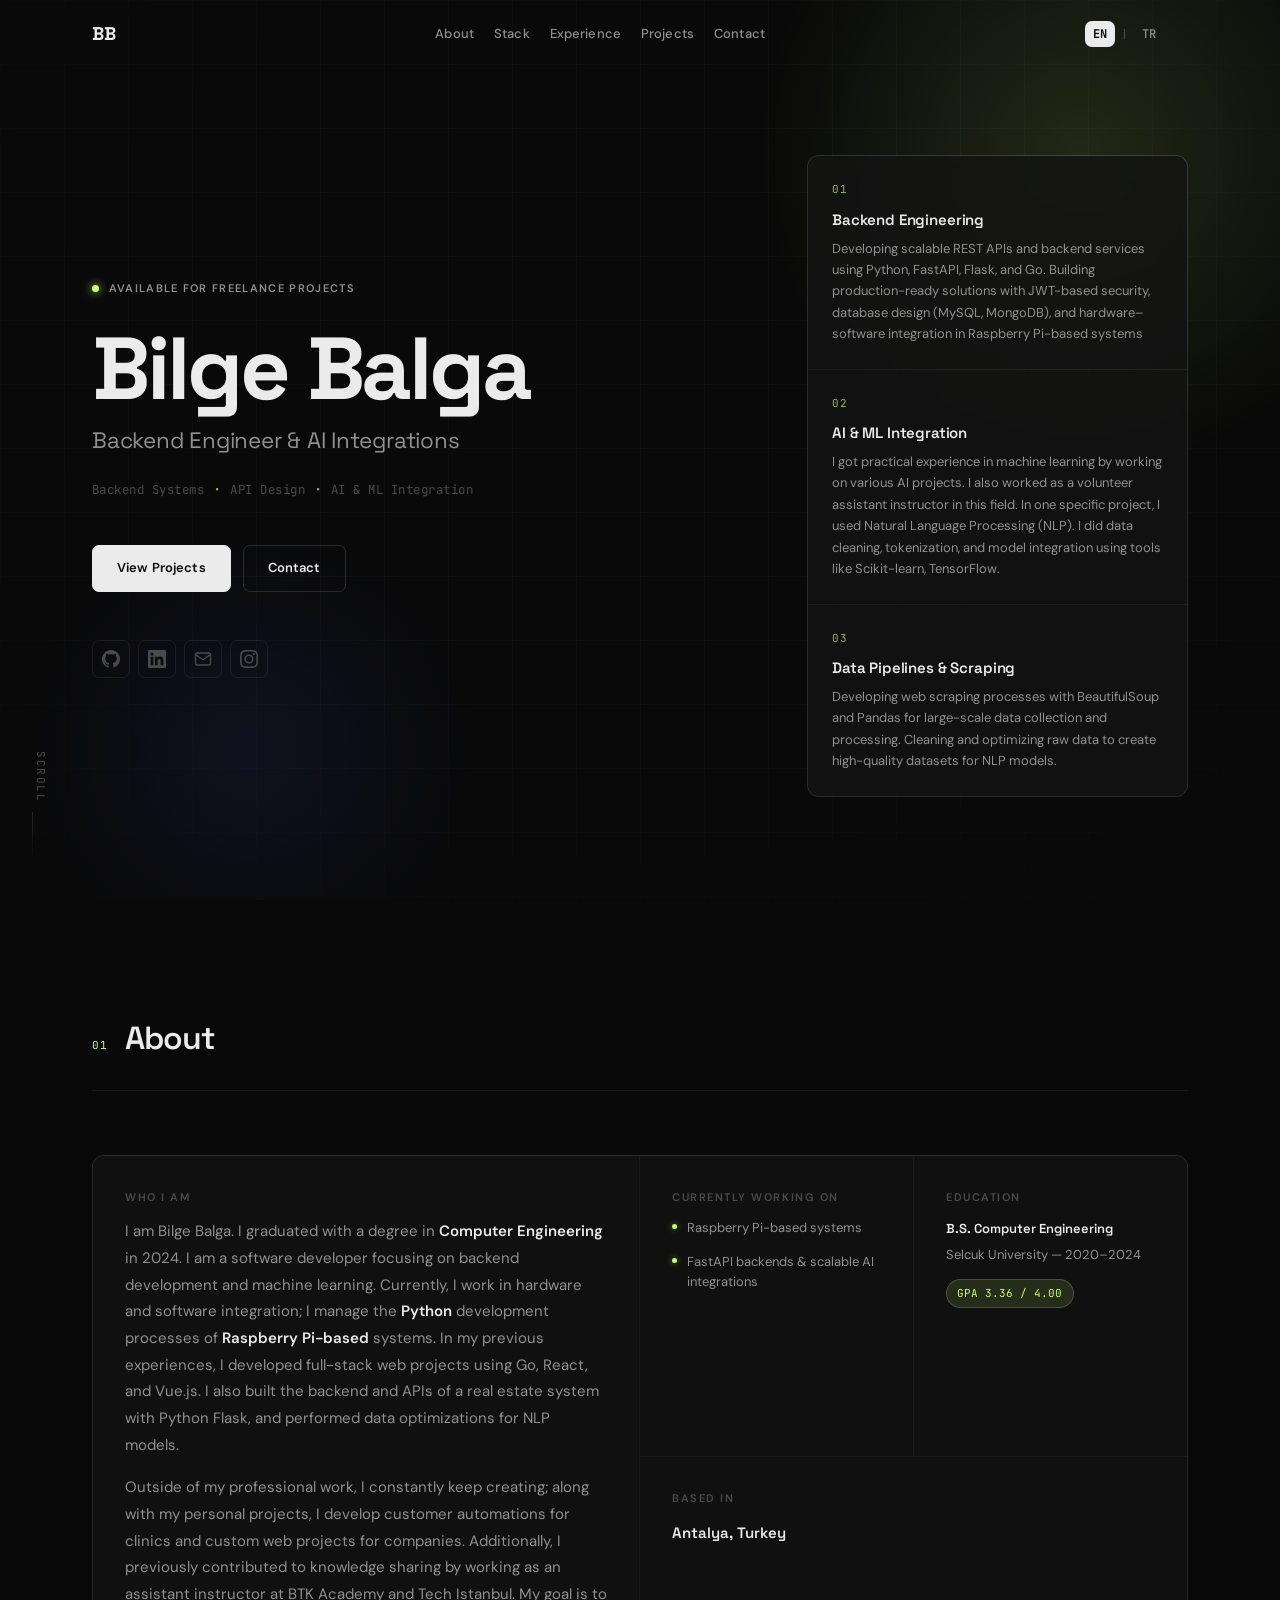
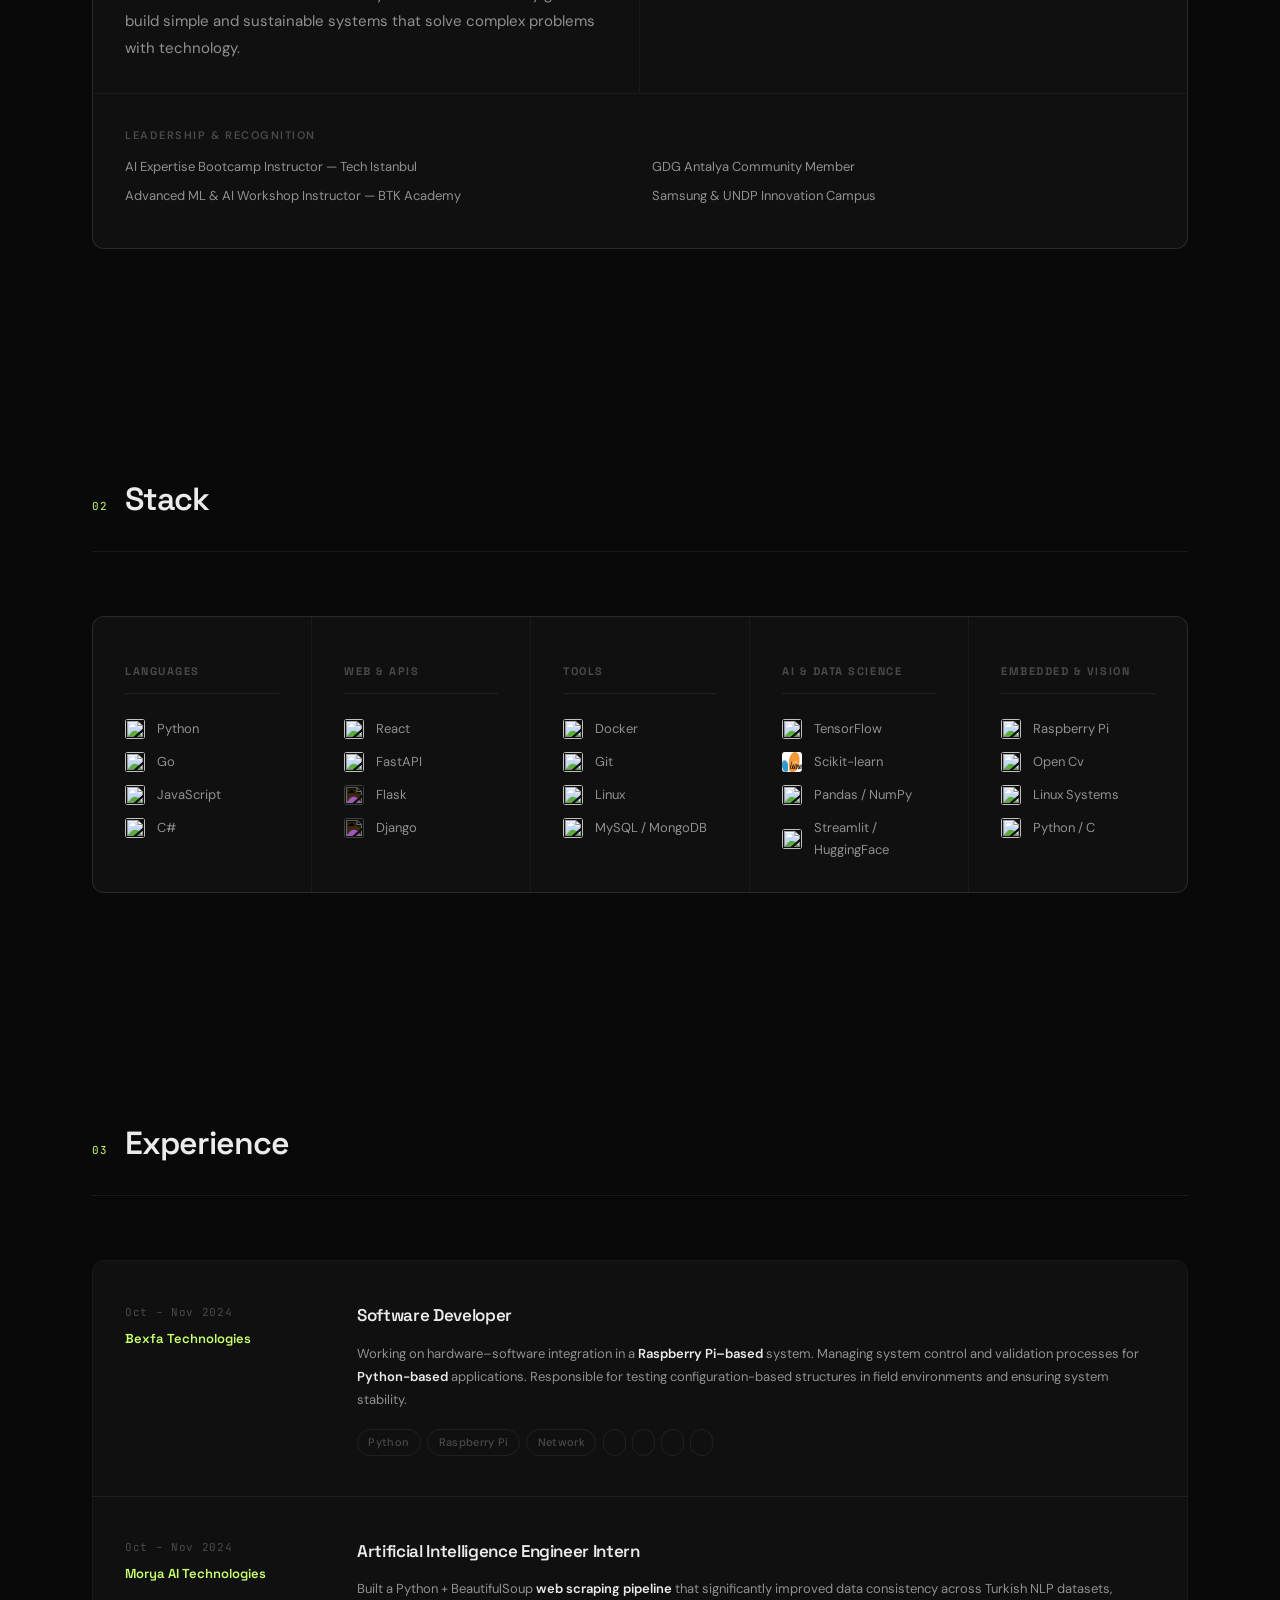
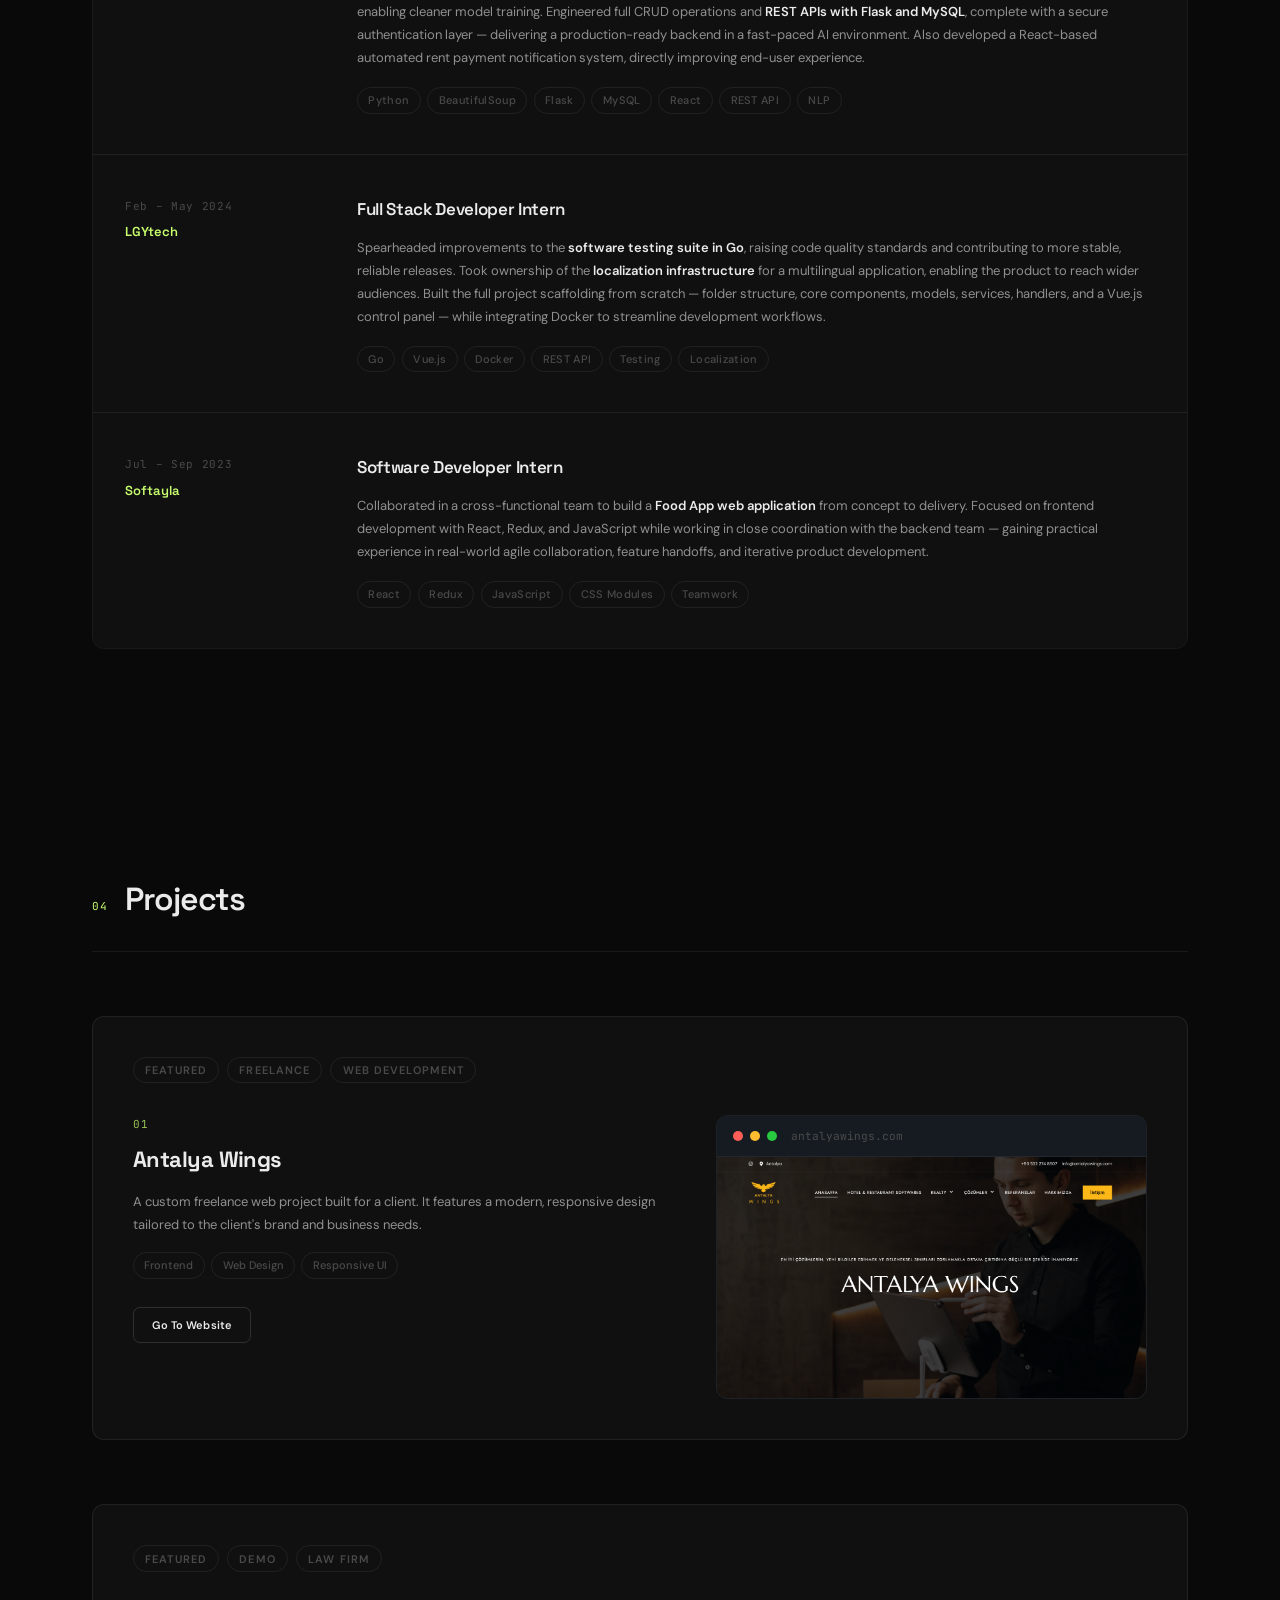
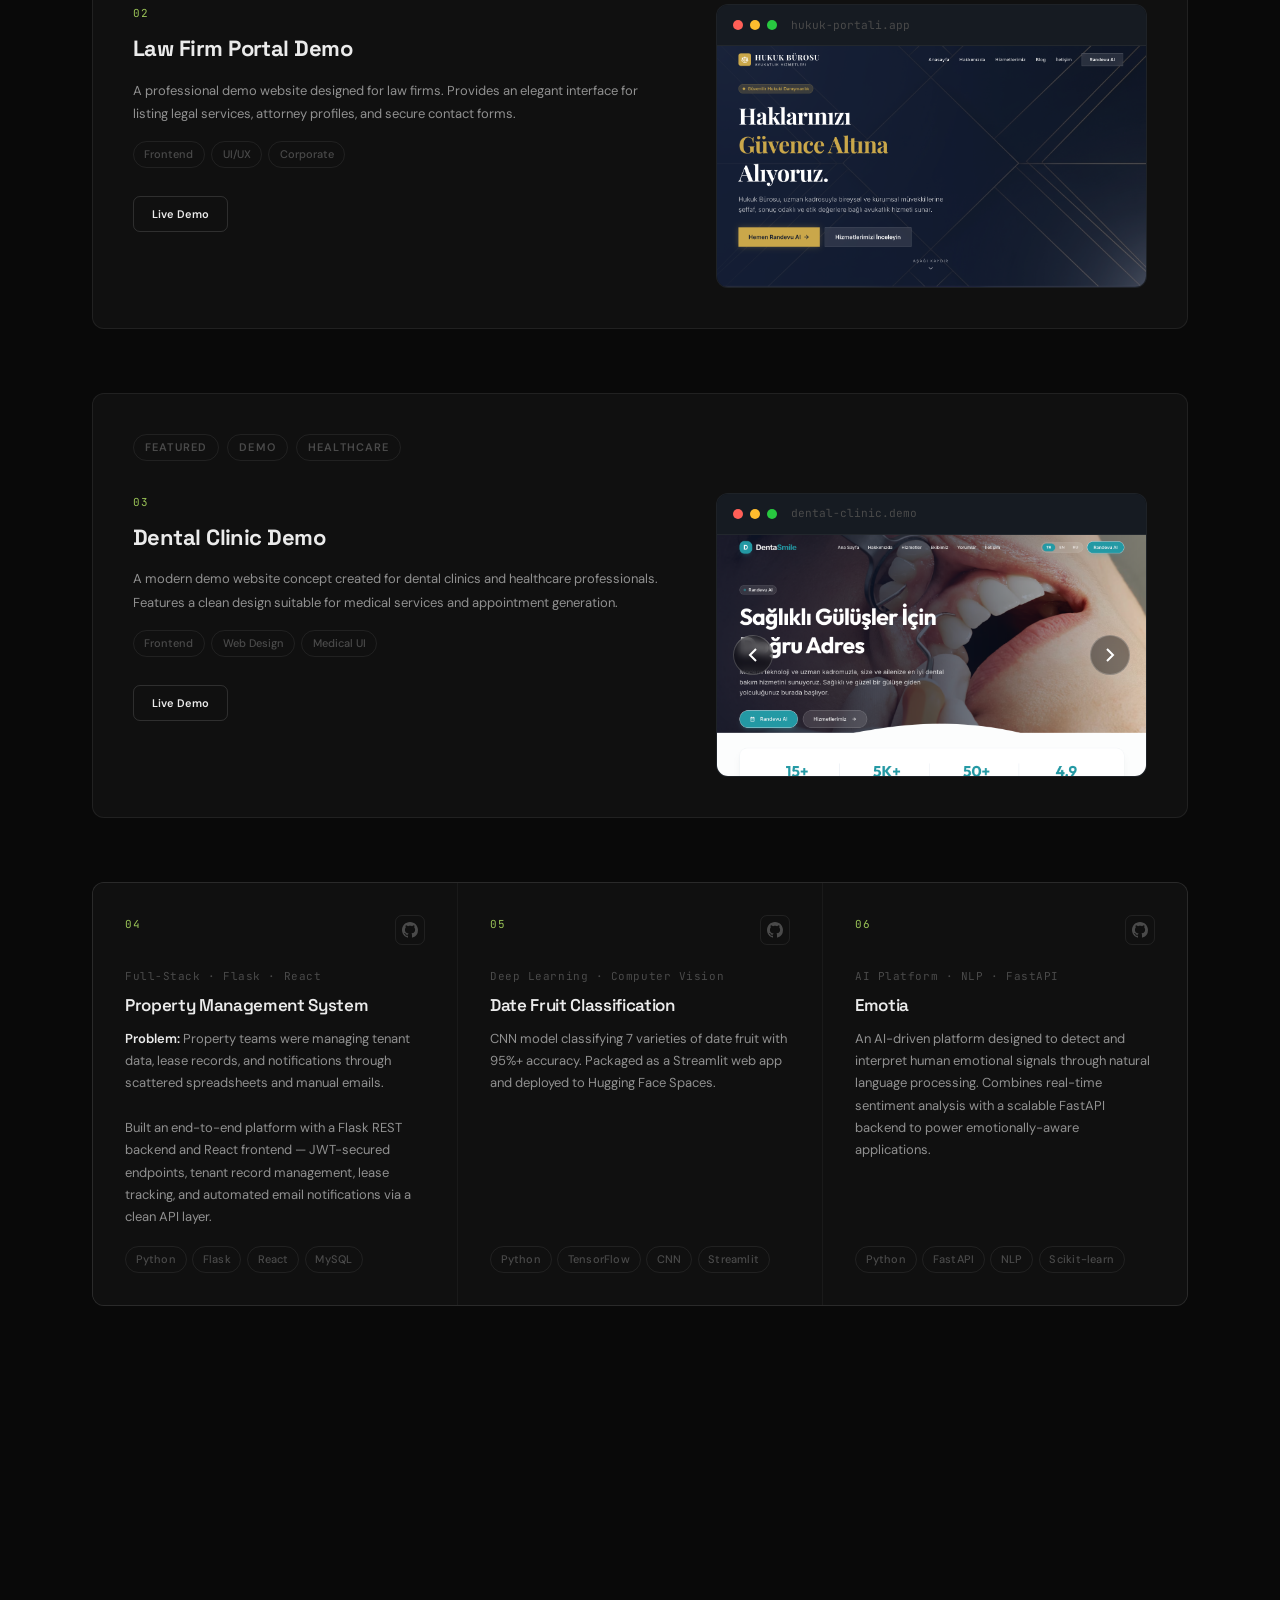
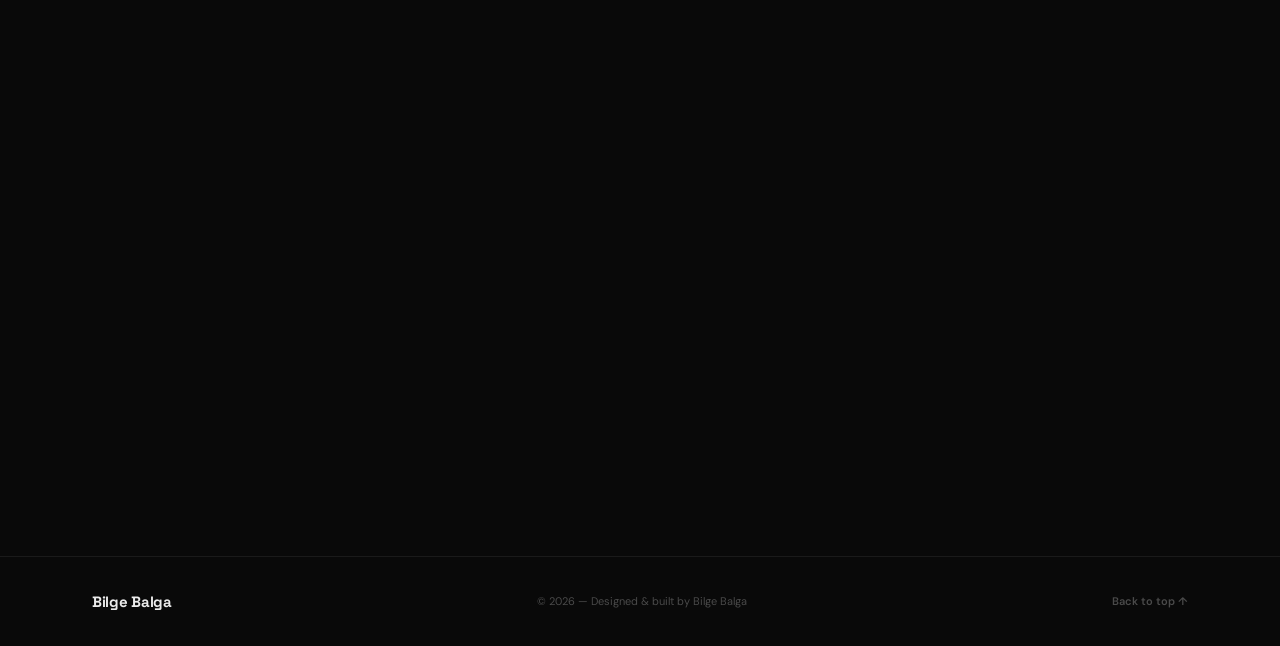
==== commit 72e61468: "commit" ====
--- a/index.html
+++ b/index.html
@@ -4,14 +4,18 @@
 <head>
   <meta charset="UTF-8">
   <meta name="viewport" content="width=device-width, initial-scale=1.0">
-  <meta name="description" content="Bilge Balga — Software Developer building web applications, backend systems, and embedded projects.">
-  <meta name="keywords" content="Software Developer, Web Applications, Backend, API, Raspberry Pi, Python, Go, JavaScript">
+  <meta name="description"
+    content="Bilge Balga — Software Developer building web applications, backend systems, and embedded projects.">
+  <meta name="keywords"
+    content="Software Developer, Web Applications, Backend, API, Raspberry Pi, Python, Go, JavaScript">
   <meta name="author" content="Bilge Balga">
   <title>Bilge Balga — Software Developer</title>
 
   <link rel="preconnect" href="https://fonts.googleapis.com">
   <link rel="preconnect" href="https://fonts.gstatic.com" crossorigin>
-  <link href="https://fonts.googleapis.com/css2?family=Space+Grotesk:wght@300;400;500;600;700&family=DM+Sans:ital,opsz,wght@0,9..40,300;0,9..40,400;0,9..40,500;0,9..40,600;1,9..40,400&family=JetBrains+Mono:wght@400;500&display=swap" rel="stylesheet">
+  <link
+    href="https://fonts.googleapis.com/css2?family=Space+Grotesk:wght@300;400;500;600;700&family=DM+Sans:ital,opsz,wght@0,9..40,300;0,9..40,400;0,9..40,500;0,9..40,600;1,9..40,400&family=JetBrains+Mono:wght@400;500&display=swap"
+    rel="stylesheet">
 
   <link rel="stylesheet" href="style.css">
 </head>
@@ -30,13 +34,19 @@
 
       <nav aria-label="Primary navigation">
         <ul class="nav__links" id="navLinks">
-          <li><a href="#about"      class="nav__link">About</a></li>
-          <li><a href="#stack"      class="nav__link">Stack</a></li>
-          <li><a href="#experience" class="nav__link">Experience</a></li>
-          <li><a href="#work"       class="nav__link">Projects</a></li>
-          <li><a href="#contact"    class="nav__link">Contact</a></li>
+          <li><a href="#about" class="nav__link" data-i18n="nav_about">About</a></li>
+          <li><a href="#stack" class="nav__link" data-i18n="nav_stack">Stack</a></li>
+          <li><a href="#experience" class="nav__link" data-i18n="nav_exp">Experience</a></li>
+          <li><a href="#work" class="nav__link" data-i18n="nav_work">Projects</a></li>
+          <li><a href="#contact" class="nav__link" data-i18n="nav_contact">Contact</a></li>
         </ul>
       </nav>
+
+      <div class="lang-switch">
+        <button id="btn-en" class="is-active" aria-label="English">EN</button>
+        <span class="lang-sep">|</span>
+        <button id="btn-tr" aria-label="Türkçe">TR</button>
+      </div>
 
       <button class="nav__burger" id="navBurger" aria-label="Toggle menu" aria-expanded="false">
         <span></span><span></span>
@@ -64,44 +74,60 @@
         <div class="hero__text">
           <p class="hero__eyebrow">
             <span class="dot" aria-hidden="true"></span>
-            Available for new roles
+            <span data-i18n="hero_available">Available for new roles</span>
           </p>
 
           <h1 class="hero__name">Bilge Balga</h1>
-          <p class="hero__role">Backend Engineer & AI Integrations Specialist</p>
+          <p class="hero__role" data-i18n="hero_role">Backend Engineer & AI Integrations</p>
 
           <p class="hero__tagline" aria-label="Focus areas: Backend systems, API design, AI and ML integration">
-            <span>Backend Systems</span>
+            <span data-i18n="hero_tag1">Backend Systems</span>
             <span class="tag-sep" aria-hidden="true">•</span>
-            <span>API Design</span>
+            <span data-i18n="hero_tag2">API Design</span>
             <span class="tag-sep" aria-hidden="true">•</span>
-            <span>AI & ML Integration</span>
+            <span data-i18n="hero_tag3">AI & ML Integration</span>
           </p>
 
           <div class="hero__actions">
-            <a href="#work"    class="btn btn--solid">View Projects</a>
-            <a href="#contact" class="btn btn--outline">Contact</a>
+            <a href="#work" class="btn btn--solid" data-i18n="hero_btn_work">View Projects</a>
+            <a href="#contact" class="btn btn--outline" data-i18n="hero_btn_contact">Contact</a>
           </div>
 
           <ul class="hero__socials" aria-label="Social links">
             <li>
-              <a href="https://github.com/BilgeBalga" aria-label="GitHub" class="social-link" target="_blank" rel="noopener noreferrer">
-                <svg width="18" height="18" viewBox="0 0 24 24" fill="currentColor" aria-hidden="true"><path d="M12 0C5.37 0 0 5.37 0 12c0 5.31 3.435 9.795 8.205 11.385.6.105.825-.255.825-.57 0-.285-.015-1.23-.015-2.235-3.015.555-3.795-.735-4.035-1.41-.135-.345-.72-1.41-1.23-1.695-.42-.225-1.02-.78-.015-.795.945-.015 1.62.87 1.845 1.23 1.08 1.815 2.805 1.305 3.495.99.105-.78.42-1.305.765-1.605-2.67-.3-5.46-1.335-5.46-5.925 0-1.305.465-2.385 1.23-3.225-.12-.3-.54-1.53.12-3.18 0 0 1.005-.315 3.3 1.23.96-.27 1.98-.405 3-.405s2.04.135 3 .405c2.295-1.56 3.3-1.23 3.3-1.23.66 1.65.24 2.88.12 3.18.765.84 1.23 1.905 1.23 3.225 0 4.605-2.805 5.625-5.475 5.925.435.375.81 1.095.81 2.22 0 1.605-.015 2.895-.015 3.3 0 .315.225.69.825.57A12.02 12.02 0 0 0 24 12c0-6.63-5.37-12-12-12z"/></svg>
+              <a href="https://github.com/BilgeBalga" aria-label="GitHub" class="social-link" target="_blank"
+                rel="noopener noreferrer">
+                <svg width="18" height="18" viewBox="0 0 24 24" fill="currentColor" aria-hidden="true">
+                  <path
+                    d="M12 0C5.37 0 0 5.37 0 12c0 5.31 3.435 9.795 8.205 11.385.6.105.825-.255.825-.57 0-.285-.015-1.23-.015-2.235-3.015.555-3.795-.735-4.035-1.41-.135-.345-.72-1.41-1.23-1.695-.42-.225-1.02-.78-.015-.795.945-.015 1.62.87 1.845 1.23 1.08 1.815 2.805 1.305 3.495.99.105-.78.42-1.305.765-1.605-2.67-.3-5.46-1.335-5.46-5.925 0-1.305.465-2.385 1.23-3.225-.12-.3-.54-1.53.12-3.18 0 0 1.005-.315 3.3 1.23.96-.27 1.98-.405 3-.405s2.04.135 3 .405c2.295-1.56 3.3-1.23 3.3-1.23.66 1.65.24 2.88.12 3.18.765.84 1.23 1.905 1.23 3.225 0 4.605-2.805 5.625-5.475 5.925.435.375.81 1.095.81 2.22 0 1.605-.015 2.895-.015 3.3 0 .315.225.69.825.57A12.02 12.02 0 0 0 24 12c0-6.63-5.37-12-12-12z" />
+                </svg>
               </a>
             </li>
             <li>
-              <a href="https://www.linkedin.com/in/bilge-balga/" aria-label="LinkedIn" class="social-link" target="_blank" rel="noopener noreferrer">
-                <svg width="18" height="18" viewBox="0 0 24 24" fill="currentColor" aria-hidden="true"><path d="M20.447 20.452h-3.554v-5.569c0-1.328-.027-3.037-1.852-3.037-1.853 0-2.136 1.445-2.136 2.939v5.667H9.351V9h3.414v1.561h.046c.477-.9 1.637-1.85 3.37-1.85 3.601 0 4.267 2.37 4.267 5.455v6.286zM5.337 7.433a2.062 2.062 0 0 1-2.063-2.065 2.064 2.064 0 1 1 2.063 2.065zm1.782 13.019H3.555V9h3.564v11.452zM22.225 0H1.771C.792 0 0 .774 0 1.729v20.542C0 23.227.792 24 1.771 24h20.451C23.2 24 24 23.227 24 22.271V1.729C24 .774 23.2 0 22.222 0h.003z"/></svg>
+              <a href="https://www.linkedin.com/in/bilge-balga/" aria-label="LinkedIn" class="social-link"
+                target="_blank" rel="noopener noreferrer">
+                <svg width="18" height="18" viewBox="0 0 24 24" fill="currentColor" aria-hidden="true">
+                  <path
+                    d="M20.447 20.452h-3.554v-5.569c0-1.328-.027-3.037-1.852-3.037-1.853 0-2.136 1.445-2.136 2.939v5.667H9.351V9h3.414v1.561h.046c.477-.9 1.637-1.85 3.37-1.85 3.601 0 4.267 2.37 4.267 5.455v6.286zM5.337 7.433a2.062 2.062 0 0 1-2.063-2.065 2.064 2.064 0 1 1 2.063 2.065zm1.782 13.019H3.555V9h3.564v11.452zM22.225 0H1.771C.792 0 0 .774 0 1.729v20.542C0 23.227.792 24 1.771 24h20.451C23.2 24 24 23.227 24 22.271V1.729C24 .774 23.2 0 22.222 0h.003z" />
+                </svg>
               </a>
             </li>
             <li>
               <a href="mailto:bilbalga@gmail.com" aria-label="Email" class="social-link">
-                <svg width="18" height="18" viewBox="0 0 24 24" fill="none" stroke="currentColor" stroke-width="1.8" aria-hidden="true"><path d="M4 4h16c1.1 0 2 .9 2 2v12c0 1.1-.9 2-2 2H4c-1.1 0-2-.9-2-2V6c0-1.1.9-2 2-2z"/><polyline points="22,6 12,13 2,6"/></svg>
+                <svg width="18" height="18" viewBox="0 0 24 24" fill="none" stroke="currentColor" stroke-width="1.8"
+                  aria-hidden="true">
+                  <path d="M4 4h16c1.1 0 2 .9 2 2v12c0 1.1-.9 2-2 2H4c-1.1 0-2-.9-2-2V6c0-1.1.9-2 2-2z" />
+                  <polyline points="22,6 12,13 2,6" />
+                </svg>
               </a>
             </li>
             <li>
-              <a href="https://www.instagram.com/bilge.codes" aria-label="Instagram" class="social-link" target="_blank" rel="noopener noreferrer">
-                <svg width="18" height="18" viewBox="0 0 24 24" fill="currentColor" aria-hidden="true"><path d="M12 2.163c3.204 0 3.584.012 4.85.07 3.252.148 4.771 1.691 4.919 4.919.058 1.265.069 1.645.069 4.849 0 3.205-.012 3.584-.069 4.849-.149 3.225-1.664 4.771-4.919 4.919-1.266.058-1.644.07-4.85.07-3.204 0-3.584-.012-4.849-.07-3.26-.149-4.771-1.699-4.919-4.92-.058-1.265-.07-1.644-.07-4.849 0-3.204.013-3.583.07-4.849.149-3.227 1.664-4.771 4.919-4.919 1.266-.057 1.645-.069 4.849-.069zM12 0C8.741 0 8.333.014 7.053.072 2.695.272.273 2.69.073 7.052.014 8.333 0 8.741 0 12c0 3.259.014 3.668.072 4.948.2 4.358 2.618 6.78 6.98 6.98C8.333 23.986 8.741 24 12 24c3.259 0 3.668-.014 4.948-.072 4.354-.2 6.782-2.618 6.979-6.98.059-1.28.073-1.689.073-4.948 0-3.259-.014-3.667-.072-4.947-.196-4.354-2.617-6.78-6.979-6.98C15.668.014 15.259 0 12 0zm0 5.838a6.162 6.162 0 1 0 0 12.324 6.162 6.162 0 0 0 0-12.324zM12 16a4 4 0 1 1 0-8 4 4 0 0 1 0 8zm6.406-11.845a1.44 1.44 0 1 0 0 2.881 1.44 1.44 0 0 0 0-2.881z"/></svg>
+              <a href="https://www.instagram.com/bilge.codes" aria-label="Instagram" class="social-link" target="_blank"
+                rel="noopener noreferrer">
+                <svg width="18" height="18" viewBox="0 0 24 24" fill="currentColor" aria-hidden="true">
+                  <path
+                    d="M12 2.163c3.204 0 3.584.012 4.85.07 3.252.148 4.771 1.691 4.919 4.919.058 1.265.069 1.645.069 4.849 0 3.205-.012 3.584-.069 4.849-.149 3.225-1.664 4.771-4.919 4.919-1.266.058-1.644.07-4.85.07-3.204 0-3.584-.012-4.849-.07-3.26-.149-4.771-1.699-4.919-4.92-.058-1.265-.07-1.644-.07-4.849 0-3.204.013-3.583.07-4.849.149-3.227 1.664-4.771 4.919-4.919 1.266-.057 1.645-.069 4.849-.069zM12 0C8.741 0 8.333.014 7.053.072 2.695.272.273 2.69.073 7.052.014 8.333 0 8.741 0 12c0 3.259.014 3.668.072 4.948.2 4.358 2.618 6.78 6.98 6.98C8.333 23.986 8.741 24 12 24c3.259 0 3.668-.014 4.948-.072 4.354-.2 6.782-2.618 6.979-6.98.059-1.28.073-1.689.073-4.948 0-3.259-.014-3.667-.072-4.947-.196-4.354-2.617-6.78-6.979-6.98C15.668.014 15.259 0 12 0zm0 5.838a6.162 6.162 0 1 0 0 12.324 6.162 6.162 0 0 0 0-12.324zM12 16a4 4 0 1 1 0-8 4 4 0 0 1 0 8zm6.406-11.845a1.44 1.44 0 1 0 0 2.881 1.44 1.44 0 0 0 0-2.881z" />
+                </svg>
               </a>
             </li>
           </ul>
@@ -111,25 +137,31 @@
         <aside class="hero__services" aria-label="Service areas">
           <div class="service-tile reveal-item">
             <span class="service-num" aria-hidden="true">01</span>
-            <h2 class="service-title">Backend Engineering</h2>
-            <p class="service-desc">Developing scalable REST APIs and backend services using Python, FastAPI, Flask, and Go. Building production-ready solutions with JWT-based security, database design (MySQL, MongoDB), and hardware–software integration in Raspberry Pi-based systems</p>
+            <h2 class="service-title" data-i18n="svc_title1">Backend Engineering</h2>
+            <p class="service-desc" data-i18n="svc_desc1">Developing scalable REST APIs and backend services using
+              Python, FastAPI, Flask, and Go. Building production-ready solutions with JWT-based security, database
+              design (MySQL, MongoDB), and hardware–software integration in Raspberry Pi-based systems</p>
           </div>
           <div class="service-tile reveal-item">
             <span class="service-num" aria-hidden="true">02</span>
-            <h2 class="service-title">AI & ML Integration</h2>
-            <p class="service-desc">Developing machine learning and NLP pipelines — experienced in data cleaning, tokenization, and data preparation for models. Using Scikit-learn, TensorFlow, and NLTK to build models and integrate AI into backend systems.</p>
+            <h2 class="service-title" data-i18n="svc_title2">AI & ML Integration</h2>
+            <p class="service-desc" data-i18n="svc_desc2">Developing machine learning and NLP pipelines — experienced in
+              data cleaning, tokenization, and data preparation for models. Using Scikit-learn, TensorFlow, and NLTK to
+              build models and integrate AI into backend systems.</p>
           </div>
           <div class="service-tile reveal-item">
             <span class="service-num" aria-hidden="true">03</span>
-            <h2 class="service-title">Data Pipelines & Scraping</h2>
-            <p class="service-desc">Developing web scraping processes with BeautifulSoup and Pandas for large-scale data collection and processing. Cleaning and optimizing raw data to create high-quality datasets for NLP models.</p>
+            <h2 class="service-title" data-i18n="svc_title3">Data Pipelines & Scraping</h2>
+            <p class="service-desc" data-i18n="svc_desc3">Developing web scraping processes with BeautifulSoup and
+              Pandas for large-scale data collection and processing. Cleaning and optimizing raw data to create
+              high-quality datasets for NLP models.</p>
           </div>
         </aside>
 
       </div>
 
       <div class="hero__scroll" aria-hidden="true">
-        <span>Scroll</span>
+        <span data-i18n="hero_scroll">Scroll</span>
         <div class="hero__scroll-line"></div>
       </div>
     </section>
@@ -141,76 +173,70 @@
       <div class="section__inner">
         <header class="section__header">
           <span class="section__num" aria-hidden="true">01</span>
-          <h2 class="section__title" id="about-heading">About</h2>
+          <h2 class="section__title" id="about-heading" data-i18n="about_title">About</h2>
         </header>
 
         <div class="bento" role="region" aria-label="About me">
 
           <!-- Bio -->
           <article class="bento__cell bento__cell--bio">
-            <p class="label">Who I am</p>
-            <p class="bento__bio-text">
-              I am Bilge Balga. I graduated with a degree in <strong> Computer Engineering </strong> in 2024. I am a software developer focusing on backend development and machine learning.
-              Currently, I work in hardware and software integration; I manage the <strong> Python </strong> development processes of  <strong> Raspberry Pi-based </strong> systems. In my previous experiences, I developed full-stack web projects using Go, React, and Vue.js. I also built the backend and APIs of a real estate system with Python Flask, and performed data optimizations for NLP models.
+            <p class="label" data-i18n="about_who">Who I am</p>
+            <p class="bento__bio-text" data-i18n="about_p1">
+              I am Bilge Balga. I graduated with a degree in <strong> Computer Engineering </strong> in 2024. I am a
+              software developer focusing on backend development and machine learning.
+              Currently, I work in hardware and software integration; I manage the <strong> Python </strong> development
+              processes of <strong> Raspberry Pi-based </strong> systems. In my previous experiences, I developed
+              full-stack web projects using Go, React, and Vue.js. I also built the backend and APIs of a real estate
+              system with Python Flask, and performed data optimizations for NLP models.
             </p>
-            <p class="bento__bio-text">
-              Outside of my professional work, I constantly keep creating; along with my personal projects, I develop customer automations for clinics and custom web projects for companies. Additionally, I previously contributed to knowledge sharing by working as an assistant instructor at BTK Academy and Tech Istanbul.
+            <p class="bento__bio-text" data-i18n="about_p2">
+              Outside of my professional work, I constantly keep creating; along with my personal projects, I develop
+              customer automations for clinics and custom web projects for companies. Additionally, I previously
+              contributed to knowledge sharing by working as an assistant instructor at BTK Academy and Tech Istanbul.
               My goal is to build simple and sustainable systems that solve complex problems with technology.
             </p>
           </article>
 
           <!-- Currently working on -->
           <article class="bento__cell bento__cell--now">
-            <p class="label">Currently working on</p>
+            <p class="label" data-i18n="about_now">Currently working on</p>
             <ul class="bento__now-list">
               <li>
                 <span class="now-dot" aria-hidden="true"></span>
-                Raspberry Pi-based systems
+                <span data-i18n="now_li1">Raspberry Pi-based systems</span>
               </li>
               <li>
                 <span class="now-dot" aria-hidden="true"></span>
-                FastAPI backends &amp; scalable AI integrations
+                <span data-i18n="now_li2">FastAPI backends &amp; scalable AI integrations</span>
               </li>
               <li>
-                
+
               </li>
             </ul>
           </article>
 
           <!-- Education -->
           <article class="bento__cell bento__cell--edu">
-            <p class="label">Education</p>
-            <p class="bento__degree">B.S. Computer Engineering</p>
-            <p class="bento__school">Selcuk University — 2020–2024</p>
+            <p class="label" data-i18n="edu_label">Education</p>
+            <p class="bento__degree" data-i18n="edu_deg">B.S. Computer Engineering</p>
+            <p class="bento__school" data-i18n="edu_univ">Selcuk University — 2020–2024</p>
             <span class="bento__gpa">GPA 3.36 / 4.00</span>
           </article>
 
-          <!-- Stat: projects -->
-          <article class="bento__cell bento__cell--stat">
-            <p class="bento__stat-num" data-target="8" aria-label="8 or more projects">0</p>
-            <p class="bento__stat-label">Projects shipped</p>
-          </article>
-
-          <!-- Stat: internships -->
-          <article class="bento__cell bento__cell--stat">
-            <p class="bento__stat-num" data-target="3" aria-label="3 internships">0</p>
-            <p class="bento__stat-label">Internships</p>
-          </article>
-
           <!-- Location -->
           <article class="bento__cell bento__cell--loc">
-            <p class="label">Based in</p>
-            <p class="bento__city">Antalya, Turkey</p>
+            <p class="label" data-i18n="loc_label">Based in</p>
+            <p class="bento__city" data-i18n="loc_val">Antalya, Turkey</p>
             <!-- <span class="bento__avail">Open to remote &amp; on-site</span> -->
           </article>
 
           <!-- Leadership -->
           <article class="bento__cell bento__cell--certs">
-            <p class="label">Leadership &amp; Recognition</p>
+            <p class="label" data-i18n="certs_label">Leadership &amp; Recognition</p>
             <ul class="bento__certs">
-              <li>AI Expertise Bootcamp Instructor — Tech Istanbul</li>
-              <li>Advanced ML &amp; AI Workshop Instructor — BTK Academy</li>
-              <li>GDG Antalya Community Member</li>
+              <li data-i18n="cert1">AI Expertise Bootcamp Instructor — Tech Istanbul</li>
+              <li data-i18n="cert2">Advanced ML &amp; AI Workshop Instructor — BTK Academy</li>
+              <li data-i18n="cert3">GDG Antalya Community Member</li>
               <li>Samsung &amp; UNDP Innovation Campus</li>
             </ul>
           </article>
@@ -226,120 +252,138 @@
       <div class="section__inner">
         <header class="section__header">
           <span class="section__num" aria-hidden="true">02</span>
-          <h2 class="section__title" id="stack-heading">Stack</h2>
+          <h2 class="section__title" id="stack-heading" data-i18n="stack_title">Stack</h2>
         </header>
 
         <div class="stack-grid">
 
           <div class="stack-col reveal-item">
-            <h3 class="stack-col__title">Languages</h3>
+            <h3 class="stack-col__title" data-i18n="stack_col1">Languages</h3>
             <ul class="stack-list">
               <li class="stack-item">
-                <img src="https://cdn.jsdelivr.net/gh/devicons/devicon@v2.15.1/icons/python/python-original.svg" alt="" width="20" height="20" loading="lazy" aria-hidden="true">
+                <img src="https://cdn.jsdelivr.net/gh/devicons/devicon@v2.15.1/icons/python/python-original.svg" alt=""
+                  width="20" height="20" loading="lazy" aria-hidden="true">
                 Python
               </li>
               <li class="stack-item">
-                <img src="https://cdn.jsdelivr.net/gh/devicons/devicon@v2.15.1/icons/go/go-original-wordmark.svg" alt="" width="20" height="20" loading="lazy" aria-hidden="true">
+                <img src="https://cdn.jsdelivr.net/gh/devicons/devicon@v2.15.1/icons/go/go-original-wordmark.svg" alt=""
+                  width="20" height="20" loading="lazy" aria-hidden="true">
                 Go
               </li>
               <li class="stack-item">
-                <img src="https://cdn.jsdelivr.net/gh/devicons/devicon@v2.15.1/icons/javascript/javascript-original.svg" alt="" width="20" height="20" loading="lazy" aria-hidden="true">
+                <img src="https://cdn.jsdelivr.net/gh/devicons/devicon@v2.15.1/icons/javascript/javascript-original.svg"
+                  alt="" width="20" height="20" loading="lazy" aria-hidden="true">
                 JavaScript
               </li>
               <li class="stack-item">
-                <img src="https://cdn.jsdelivr.net/gh/devicons/devicon@v2.15.1/icons/csharp/csharp-original.svg" alt="" width="20" height="20" loading="lazy" aria-hidden="true">
+                <img src="https://cdn.jsdelivr.net/gh/devicons/devicon@v2.15.1/icons/csharp/csharp-original.svg" alt=""
+                  width="20" height="20" loading="lazy" aria-hidden="true">
                 C#
               </li>
             </ul>
           </div>
 
           <div class="stack-col reveal-item">
-            <h3 class="stack-col__title">Web &amp; APIs</h3>
+            <h3 class="stack-col__title" data-i18n="stack_col2">Web &amp; APIs</h3>
             <ul class="stack-list">
               <li class="stack-item">
-                <img src="https://cdn.jsdelivr.net/gh/devicons/devicon@v2.15.1/icons/react/react-original.svg" alt="" width="20" height="20" loading="lazy" aria-hidden="true">
+                <img src="https://cdn.jsdelivr.net/gh/devicons/devicon@v2.15.1/icons/react/react-original.svg" alt=""
+                  width="20" height="20" loading="lazy" aria-hidden="true">
                 React
               </li>
               <li class="stack-item">
-                <img src="https://cdn.jsdelivr.net/gh/devicons/devicon@v2.15.1/icons/fastapi/fastapi-original.svg" alt="" width="20" height="20" loading="lazy" aria-hidden="true">
+                <img src="https://cdn.jsdelivr.net/gh/devicons/devicon@v2.15.1/icons/fastapi/fastapi-original.svg"
+                  alt="" width="20" height="20" loading="lazy" aria-hidden="true">
                 FastAPI
               </li>
               <li class="stack-item">
-                <img src="https://cdn.jsdelivr.net/gh/devicons/devicon@v2.15.1/icons/flask/flask-original.svg" alt="" width="20" height="20" loading="lazy" aria-hidden="true" style="filter:invert(1)">
+                <img src="https://cdn.jsdelivr.net/gh/devicons/devicon@v2.15.1/icons/flask/flask-original.svg" alt=""
+                  width="20" height="20" loading="lazy" aria-hidden="true" style="filter:invert(1)">
                 Flask
               </li>
               <li class="stack-item">
-                <img src="https://cdn.jsdelivr.net/gh/devicons/devicon@v2.15.1/icons/django/django-plain.svg" alt="" width="20" height="20" loading="lazy" aria-hidden="true" style="filter:invert(1)">
+                <img src="https://cdn.jsdelivr.net/gh/devicons/devicon@v2.15.1/icons/django/django-plain.svg" alt=""
+                  width="20" height="20" loading="lazy" aria-hidden="true" style="filter:invert(1)">
                 Django
               </li>
             </ul>
           </div>
 
           <div class="stack-col reveal-item">
-            <h3 class="stack-col__title">Tools</h3>
+            <h3 class="stack-col__title" data-i18n="stack_col3">Tools</h3>
             <ul class="stack-list">
               <li class="stack-item">
-                <img src="https://cdn.jsdelivr.net/gh/devicons/devicon@v2.15.1/icons/docker/docker-original.svg" alt="" width="20" height="20" loading="lazy" aria-hidden="true">
+                <img src="https://cdn.jsdelivr.net/gh/devicons/devicon@v2.15.1/icons/docker/docker-original.svg" alt=""
+                  width="20" height="20" loading="lazy" aria-hidden="true">
                 Docker
               </li>
               <li class="stack-item">
-                <img src="https://cdn.jsdelivr.net/gh/devicons/devicon@v2.15.1/icons/git/git-original.svg" alt="" width="20" height="20" loading="lazy" aria-hidden="true">
+                <img src="https://cdn.jsdelivr.net/gh/devicons/devicon@v2.15.1/icons/git/git-original.svg" alt=""
+                  width="20" height="20" loading="lazy" aria-hidden="true">
                 Git
               </li>
               <li class="stack-item">
-                <img src="https://cdn.jsdelivr.net/gh/devicons/devicon@v2.15.1/icons/linux/linux-original.svg" alt="" width="20" height="20" loading="lazy" aria-hidden="true">
+                <img src="https://cdn.jsdelivr.net/gh/devicons/devicon@v2.15.1/icons/linux/linux-original.svg" alt=""
+                  width="20" height="20" loading="lazy" aria-hidden="true">
                 Linux
               </li>
               <li class="stack-item">
-                <img src="https://cdn.jsdelivr.net/gh/devicons/devicon@v2.15.1/icons/mysql/mysql-original.svg" alt="" width="20" height="20" loading="lazy" aria-hidden="true">
+                <img src="https://cdn.jsdelivr.net/gh/devicons/devicon@v2.15.1/icons/mysql/mysql-original.svg" alt=""
+                  width="20" height="20" loading="lazy" aria-hidden="true">
                 MySQL / MongoDB
               </li>
             </ul>
           </div>
 
           <div class="stack-col reveal-item">
-            <h3 class="stack-col__title">AI & Data Science</h3>
+            <h3 class="stack-col__title" data-i18n="stack_col4">AI & Data Science</h3>
             <ul class="stack-list">
               <li class="stack-item">
-                <img src="https://cdn.jsdelivr.net/gh/devicons/devicon@v2.15.1/icons/tensorflow/tensorflow-original.svg" alt="" width="20" height="20" loading="lazy" aria-hidden="true">
+                <img src="https://cdn.jsdelivr.net/gh/devicons/devicon@v2.15.1/icons/tensorflow/tensorflow-original.svg"
+                  alt="" width="20" height="20" loading="lazy" aria-hidden="true">
                 TensorFlow
               </li>
               <li class="stack-item">
-                <img src="https://cdn.jsdelivr.net/gh/devicons/devicon@v2.15.1/icons/scikitlearn/scikitlearn-original.svg" alt="" width="20" height="20" loading="lazy" aria-hidden="true">
+                <img
+                  src="[data-uri]"
+                  alt="" width="20" height="20" loading="lazy" aria-hidden="true">
                 Scikit-learn
               </li>
               <li class="stack-item">
-                <img src="https://cdn.jsdelivr.net/gh/devicons/devicon@v2.15.1/icons/pandas/pandas-original.svg" alt="" width="20" height="20" loading="lazy" aria-hidden="true">
+                <img src="https://cdn.jsdelivr.net/gh/devicons/devicon@v2.15.1/icons/pandas/pandas-original.svg" alt=""
+                  width="20" height="20" loading="lazy" aria-hidden="true">
                 Pandas / NumPy
               </li>
               <li class="stack-item">
-                <svg width="20" height="20" viewBox="0 0 24 24" fill="none" stroke="currentColor" stroke-width="1.5" aria-hidden="true" style="flex-shrink:0;color:var(--tx-3)"><path d="M21 15a2 2 0 0 1-2 2H7l-4 4V5a2 2 0 0 1 2-2h14a2 2 0 0 1 2 2z"/></svg>
-                NLTK / NLP
-              </li>
-              <li class="stack-item">
-                <svg width="20" height="20" viewBox="0 0 24 24" fill="none" stroke="currentColor" stroke-width="1.5" aria-hidden="true" style="flex-shrink:0;color:var(--tx-3)"><rect x="3" y="3" width="18" height="18" rx="2"/><path d="M3 9h18M9 21V9"/></svg>
+                <img src="https://huggingface.co/front/assets/huggingface_logo-noborder.svg" alt="" width="20"
+                  height="20" loading="lazy" aria-hidden="true">
                 Streamlit / HuggingFace
               </li>
             </ul>
           </div>
 
           <div class="stack-col reveal-item">
-            <h3 class="stack-col__title">Embedded & Vision</h3>
+            <h3 class="stack-col__title" data-i18n="stack_col5">Embedded & Vision</h3>
             <ul class="stack-list">
               <li class="stack-item">
-                <img src="https://cdn.jsdelivr.net/gh/devicons/devicon@v2.15.1/icons/raspberrypi/raspberrypi-original.svg" alt="" width="20" height="20" loading="lazy" aria-hidden="true">
+                <img
+                  src="https://cdn.jsdelivr.net/gh/devicons/devicon@v2.15.1/icons/raspberrypi/raspberrypi-original.svg"
+                  alt="" width="20" height="20" loading="lazy" aria-hidden="true">
                 Raspberry Pi
               </li>
               <li class="stack-item">
-                <svg width="20" height="20" viewBox="0 0 24 24" fill="none" stroke="currentColor" stroke-width="1.5" aria-hidden="true" style="flex-shrink:0;color:var(--tx-3)"><circle cx="12" cy="12" r="3"/><path d="M12 1v4M12 19v4M4.22 4.22l2.83 2.83M16.95 16.95l2.83 2.83M1 12h4M19 12h4M4.22 19.78l2.83-2.83M16.95 7.05l2.83-2.83"/></svg>
-                OpenCV
-              </li>
-              <li class="stack-item">
-                <img src="https://cdn.jsdelivr.net/gh/devicons/devicon@v2.15.1/icons/linux/linux-original.svg" alt="" width="20" height="20" loading="lazy" aria-hidden="true">
+                <img src="https://opencv.org/wp-content/uploads/2022/07/OpenCV-logo.png" alt="" width="20" height="20"
+                  loading="lazy" aria-hidden="true">
+                Open Cv
+              </li>
+              <li class="stack-item">
+                <img src="https://cdn.jsdelivr.net/gh/devicons/devicon@v2.15.1/icons/linux/linux-original.svg" alt=""
+                  width="20" height="20" loading="lazy" aria-hidden="true">
                 Linux Systems
               </li>
               <li class="stack-item">
-                <img src="https://cdn.jsdelivr.net/gh/devicons/devicon@v2.15.1/icons/python/python-original.svg" alt="" width="20" height="20" loading="lazy" aria-hidden="true">
+                <img src="https://cdn.jsdelivr.net/gh/devicons/devicon@v2.15.1/icons/python/python-original.svg" alt=""
+                  width="20" height="20" loading="lazy" aria-hidden="true">
                 Python / C
               </li>
             </ul>
@@ -356,71 +400,105 @@
       <div class="section__inner">
         <header class="section__header">
           <span class="section__num" aria-hidden="true">03</span>
-          <h2 class="section__title" id="exp-heading">Experience</h2>
+          <h2 class="section__title" id="exp-heading" data-i18n="exp_title">Experience</h2>
         </header>
 
         <ol class="timeline" reversed>
 
           <li class="timeline__item reveal-item">
             <div class="timeline__meta">
-              <time class="timeline__date">Oct – Nov 2024</time>
+              <time class="timeline__date" data-i18n="exp_mth1">Oct – Nov 2024</time>
               <span class="timeline__company">Bexfa Technologies</span>
             </div>
             <div class="timeline__body">
-              <h3 class="timeline__role">Software Developer</h3>
-              <p class="timeline__desc">
-                Working on hardware–software integration in a <strong>Raspberry Pi–based</strong> system. Managing system control and validation processes for <strong>Python-based</strong> applications. Responsible for testing configuration-based structures in field environments and ensuring system stability.
+              <h3 class="timeline__role" data-i18n="exp_role1">Software Developer</h3>
+              <p class="timeline__desc" data-i18n="exp_desc1">
+                Working on hardware–software integration in a <strong>Raspberry Pi–based</strong> system. Managing
+                system control and validation processes for <strong>Python-based</strong> applications. Responsible for
+                testing configuration-based structures in field environments and ensuring system stability.
               </p>
               <ul class="timeline__tags" aria-label="Technologies used">
-                <li>Python</li><li>Raspberry Pi</li><li>Network</li><li></li><li></li><li></li><li></li>
+                <li>Python</li>
+                <li>Raspberry Pi</li>
+                <li>Network</li>
+                <li></li>
+                <li></li>
+                <li></li>
+                <li></li>
               </ul>
             </div>
           </li>
 
           <li class="timeline__item reveal-item">
             <div class="timeline__meta">
-              <time class="timeline__date">Oct – Nov 2024</time>
+              <time class="timeline__date" data-i18n="exp_mth2">Oct – Nov 2024</time>
               <span class="timeline__company">Morya AI Technologies</span>
             </div>
             <div class="timeline__body">
-              <h3 class="timeline__role">Artificial Intelligence Engineer Intern</h3>
-              <p class="timeline__desc">
-                Built a Python + BeautifulSoup <strong>web scraping pipeline</strong> that significantly improved data consistency across Turkish NLP datasets, enabling cleaner model training. Engineered full CRUD operations and <strong>REST APIs with Flask and MySQL</strong>, complete with a secure authentication layer — delivering a production-ready backend in a fast-paced AI environment. Also developed a React-based automated rent payment notification system, directly improving end-user experience.
+              <h3 class="timeline__role" data-i18n="exp_role2">Artificial Intelligence Engineer Intern</h3>
+              <p class="timeline__desc" data-i18n="exp_desc2">
+                Built a Python + BeautifulSoup <strong>web scraping pipeline</strong> that significantly improved data
+                consistency across Turkish NLP datasets, enabling cleaner model training. Engineered full CRUD
+                operations and <strong>REST APIs with Flask and MySQL</strong>, complete with a secure authentication
+                layer — delivering a production-ready backend in a fast-paced AI environment. Also developed a
+                React-based automated rent payment notification system, directly improving end-user experience.
               </p>
               <ul class="timeline__tags" aria-label="Technologies used">
-                <li>Python</li><li>BeautifulSoup</li><li>Flask</li><li>MySQL</li><li>React</li><li>REST API</li><li>NLP</li>
+                <li>Python</li>
+                <li>BeautifulSoup</li>
+                <li>Flask</li>
+                <li>MySQL</li>
+                <li>React</li>
+                <li>REST API</li>
+                <li>NLP</li>
               </ul>
             </div>
           </li>
 
           <li class="timeline__item reveal-item">
             <div class="timeline__meta">
-              <time class="timeline__date">Feb – May 2024</time>
+              <time class="timeline__date" data-i18n="exp_mth3">Feb – May 2024</time>
               <span class="timeline__company">LGYtech</span>
             </div>
             <div class="timeline__body">
-              <h3 class="timeline__role">Full Stack Developer Intern</h3>
-              <p class="timeline__desc">
-                Spearheaded improvements to the <strong>software testing suite in Go</strong>, raising code quality standards and contributing to more stable, reliable releases. Took ownership of the <strong>localization infrastructure</strong> for a multilingual application, enabling the product to reach wider audiences. Built the full project scaffolding from scratch — folder structure, core components, models, services, handlers, and a Vue.js control panel — while integrating Docker to streamline development workflows.
+              <h3 class="timeline__role" data-i18n="exp_role3">Full Stack Developer Intern</h3>
+              <p class="timeline__desc" data-i18n="exp_desc3">
+                Spearheaded improvements to the <strong>software testing suite in Go</strong>, raising code quality
+                standards and contributing to more stable, reliable releases. Took ownership of the <strong>localization
+                  infrastructure</strong> for a multilingual application, enabling the product to reach wider audiences.
+                Built the full project scaffolding from scratch — folder structure, core components, models, services,
+                handlers, and a Vue.js control panel — while integrating Docker to streamline development workflows.
               </p>
               <ul class="timeline__tags" aria-label="Technologies used">
-                <li>Go</li><li>Vue.js</li><li>Docker</li><li>REST API</li><li>Testing</li><li>Localization</li>
+                <li>Go</li>
+                <li>Vue.js</li>
+                <li>Docker</li>
+                <li>REST API</li>
+                <li>Testing</li>
+                <li>Localization</li>
               </ul>
             </div>
           </li>
 
           <li class="timeline__item reveal-item">
             <div class="timeline__meta">
-              <time class="timeline__date">Jul – Sep 2023</time>
+              <time class="timeline__date" data-i18n="exp_mth4">Jul – Sep 2023</time>
               <span class="timeline__company">Softayla</span>
             </div>
             <div class="timeline__body">
-              <h3 class="timeline__role">Software Developer Intern</h3>
-              <p class="timeline__desc">
-                Collaborated in a cross-functional team to build a <strong>Food App web application</strong> from concept to delivery. Focused on frontend development with React, Redux, and JavaScript while working in close coordination with the backend team — gaining practical experience in real-world agile collaboration, feature handoffs, and iterative product development.
+              <h3 class="timeline__role" data-i18n="exp_role4">Software Developer Intern</h3>
+              <p class="timeline__desc" data-i18n="exp_desc4">
+                Collaborated in a cross-functional team to build a <strong>Food App web application</strong> from
+                concept to delivery. Focused on frontend development with React, Redux, and JavaScript while working in
+                close coordination with the backend team — gaining practical experience in real-world agile
+                collaboration, feature handoffs, and iterative product development.
               </p>
               <ul class="timeline__tags" aria-label="Technologies used">
-                <li>React</li><li>Redux</li><li>JavaScript</li><li>CSS Modules</li><li>Teamwork</li>
+                <li>React</li>
+                <li>Redux</li>
+                <li>JavaScript</li>
+                <li>CSS Modules</li>
+                <li>Teamwork</li>
               </ul>
             </div>
           </li>
@@ -436,32 +514,32 @@
       <div class="section__inner">
         <header class="section__header">
           <span class="section__num" aria-hidden="true">04</span>
-          <h2 class="section__title" id="work-heading">Projects</h2>
+          <h2 class="section__title" id="work-heading" data-i18n="work_title">Projects</h2>
         </header>
 
-        <!-- Featured: Property Management System -->
+        <!-- Featured 1: Antalya Wings -->
         <article class="project-featured reveal-item" aria-label="Featured project">
           <div class="project-featured__meta">
-            <span class="project-featured__tag">Featured</span>
-            <span class="project-featured__tag">Full-Stack</span>
-            <span class="project-featured__tag">Flask · React</span>
+            <span class="project-featured__tag" data-i18n="proj_feat">Featured</span>
+            <span class="project-featured__tag" data-i18n="proj1_tag2">Freelance</span>
+            <span class="project-featured__tag" data-i18n="proj1_tag3">Web Development</span>
           </div>
           <div class="project-featured__body">
             <div class="project-featured__text">
               <span class="project-num" aria-hidden="true">01</span>
-              <h3 class="project-featured__title">Property Management System</h3>
-              <p class="project-featured__problem">
-                <strong>Problem:</strong> Property teams were managing tenant data, lease records, and notifications through scattered spreadsheets and manual emails.
-              </p>
-              <p class="project-featured__solution">
-                Built an end-to-end platform with a Flask REST backend and React frontend — JWT-secured endpoints, tenant record management, lease tracking, and automated email notifications via a clean API layer.
+              <h3 class="project-featured__title" data-i18n="proj1_title">Antalya Wings</h3>
+              <p class="project-featured__problem" data-i18n="proj1_desc1">
+                A custom freelance web project built for a client. It features a modern, responsive design tailored to
+                the client's brand and business needs.
               </p>
               <ul class="project-featured__tech" aria-label="Technologies used">
-                <li>Python</li><li>Flask</li><li>React</li><li>MySQL</li><li>JWT</li><li>REST API</li>
+                <li>Frontend</li>
+                <li>Web Design</li>
+                <li>Responsive UI</li>
               </ul>
               <div class="project-featured__actions">
-                <a href="#" class="btn btn--solid btn--sm">View Code</a>
-                <a href="#" class="btn btn--outline btn--sm">Live Demo</a>
+                <a href="https://antalyawings.com/" target="_blank" class="btn btn--outline btn--sm"
+                  data-i18n="btn_web">Go To Website</a>
               </div>
             </div>
             <div class="project-featured__mockup" aria-hidden="true">
@@ -470,25 +548,168 @@
                   <span class="mockup__dot"></span>
                   <span class="mockup__dot"></span>
                   <span class="mockup__dot"></span>
-                  <span class="mockup__file">app.py</span>
+                  <span class="mockup__file">antalyawings.com</span>
                 </div>
-                <pre class="mockup__code"><code><span class="t-kw">from</span> flask <span class="t-kw">import</span> Flask, jsonify
-<span class="t-kw">from</span> flask_jwt_extended <span class="t-kw">import</span> jwt_required
-
-app = Flask(<span class="t-st">__name__</span>)
-
-<span class="t-cm"># Tenant management endpoints</span>
-@app.<span class="t-fn">route</span>(<span class="t-st">'/api/tenants'</span>)
-@<span class="t-fn">jwt_required</span>()
-<span class="t-kw">def</span> <span class="t-fn">get_tenants</span>():
-    tenants = Tenant.<span class="t-fn">query</span>.<span class="t-fn">all</span>()
-    <span class="t-kw">return</span> <span class="t-fn">jsonify</span>(tenants)
-
-@app.<span class="t-fn">route</span>(<span class="t-st">'/api/leases'</span>, methods=[<span class="t-st">'POST'</span>])
-@<span class="t-fn">jwt_required</span>()
-<span class="t-kw">def</span> <span class="t-fn">create_lease</span>():
-    <span class="t-cm"># Create &amp; notify tenant via email</span>
-    <span class="t-fn">send_notification</span>(lease.tenant)</code></pre>
+                <!-- Dynamic Screenshot API -->
+                <img src="./assets/antalyawings1.png" alt="Antalya Wings Mockup"
+                  style="display:block; width:100%; aspect-ratio: 16/9; object-fit: cover;">
+              </div>
+            </div>
+          </div>
+        </article>
+
+
+        <!-- Featured 2: Law Firm Demo -->
+        <article class="project-featured reveal-item" aria-label="Featured project">
+          <div class="project-featured__meta">
+            <span class="project-featured__tag" data-i18n="proj_feat">Featured</span>
+            <span class="project-featured__tag" data-i18n="proj2_tag2">Demo</span>
+            <span class="project-featured__tag" data-i18n="proj2_tag3">Law Firm</span>
+          </div>
+          <div class="project-featured__body">
+            <div class="project-featured__text">
+              <span class="project-num" aria-hidden="true">02</span>
+              <h3 class="project-featured__title" data-i18n="proj2_title">Law Firm Portal Demo</h3>
+              <p class="project-featured__problem" data-i18n="proj2_desc1">
+                A professional demo website designed for law firms. Provides an elegant interface for listing legal
+                services, attorney profiles, and secure contact forms.
+              </p>
+              <ul class="project-featured__tech" aria-label="Technologies used">
+                <li>Frontend</li>
+                <li>UI/UX</li>
+                <li>Corporate</li>
+              </ul>
+              <div class="project-featured__actions">
+                <a href="https://hukuk-portali--bilgess.replit.app/" target="_blank" class="btn btn--outline btn--sm"
+                  data-i18n="btn_demo">Live Demo</a>
+              </div>
+            </div>
+            <div class="project-featured__mockup" aria-hidden="true">
+              <div class="mockup">
+                <div class="mockup__bar">
+                  <span class="mockup__dot"></span>
+                  <span class="mockup__dot"></span>
+                  <span class="mockup__dot"></span>
+                  <span class="mockup__file">hukuk-portali.app</span>
+                </div>
+                <img src="./assets/hukuk1.png" alt="Law Firm Demo Mockup"
+                  style="display:block; width:100%; aspect-ratio: 16/9; object-fit: cover; object-position: top;">
+              </div>
+            </div>
+          </div>
+        </article>
+
+
+        <!-- Featured 3: Dental Clinic Demo -->
+        <article class="project-featured reveal-item" aria-label="Featured project">
+          <div class="project-featured__meta">
+            <span class="project-featured__tag" data-i18n="proj_feat">Featured</span>
+            <span class="project-featured__tag" data-i18n="proj2_tag2">Demo</span>
+            <span class="project-featured__tag" data-i18n="proj3_tag3">Healthcare</span>
+          </div>
+          <div class="project-featured__body">
+            <div class="project-featured__text">
+              <span class="project-num" aria-hidden="true">03</span>
+              <h3 class="project-featured__title" data-i18n="proj3_title">Dental Clinic Demo</h3>
+              <p class="project-featured__problem" data-i18n="proj3_desc1">
+                A modern demo website concept created for dental clinics and healthcare professionals. Features a clean
+                design suitable for medical services and appointment generation.
+              </p>
+              <ul class="project-featured__tech" aria-label="Technologies used">
+                <li>Frontend</li>
+                <li>Web Design</li>
+                <li>Medical UI</li>
+              </ul>
+              <div class="project-featured__actions">
+                <a href="#" class="btn btn--outline btn--sm" data-i18n="btn_demo">Live Demo</a>
+              </div>
+            </div>
+            <div class="project-featured__mockup" aria-hidden="true">
+              <div class="mockup">
+                <div class="mockup__bar">
+                  <span class="mockup__dot"></span>
+                  <span class="mockup__dot"></span>
+                  <span class="mockup__dot"></span>
+                  <span class="mockup__file" data-i18n="proj3_url">dental-clinic.demo</span>
+                </div>
+                <div style="position: relative; width: 100%; display: flex; align-items: center;">
+                  <button class="gallery-btn prev-btn" aria-label="Previous Image">
+                    <svg width="24" height="24" viewBox="0 0 24 24" fill="none" stroke="currentColor" stroke-width="2">
+                      <polyline points="15 18 9 12 15 6"></polyline>
+                    </svg>
+                  </button>
+                  <div
+                    style="display: flex; overflow-x: auto; scroll-snap-type: x mandatory; width: 100%; -ms-overflow-style: none; scrollbar-width: none;"
+                    class="gallery-scroll" id="dentalGallery">
+                    <img src="./assets/dental1.png" alt="Dental Clinic 1"
+                      style="width: 100%; flex-shrink: 0; scroll-snap-align: start; aspect-ratio: 16/9; object-fit: cover; object-position: top;">
+                    <img src="./assets/dental2.png" alt="Dental Clinic 2"
+                      style="width: 100%; flex-shrink: 0; scroll-snap-align: start; aspect-ratio: 16/9; object-fit: cover; object-position: top;">
+                    <img src="./assets/dental3.png" alt="Dental Clinic 3"
+                      style="width: 100%; flex-shrink: 0; scroll-snap-align: start; aspect-ratio: 16/9; object-fit: cover; object-position: top;">
+                    <img src="./assets/dental4.png" alt="Dental Clinic 4"
+                      style="width: 100%; flex-shrink: 0; scroll-snap-align: start; aspect-ratio: 16/9; object-fit: cover; object-position: top;">
+                    <img src="./assets/dental5.png" alt="Dental Clinic 5"
+                      style="width: 100%; flex-shrink: 0; scroll-snap-align: start; aspect-ratio: 16/9; object-fit: cover; object-position: top;">
+                  </div>
+                  <button class="gallery-btn next-btn" aria-label="Next Image">
+                    <svg width="24" height="24" viewBox="0 0 24 24" fill="none" stroke="currentColor" stroke-width="2">
+                      <polyline points="9 18 15 12 9 6"></polyline>
+                    </svg>
+                  </button>
+                </div>
+                <style>
+                  .gallery-scroll::-webkit-scrollbar {
+                    display: none;
+                  }
+
+                  .gallery-btn {
+                    position: absolute;
+                    top: 50%;
+                    transform: translateY(-50%);
+                    background: rgba(0, 0, 0, 0.4);
+                    color: white;
+                    border: 1px solid rgba(255, 255, 255, 0.2);
+                    border-radius: 50%;
+                    width: 40px;
+                    height: 40px;
+                    display: flex;
+                    align-items: center;
+                    justify-content: center;
+                    cursor: pointer;
+                    z-index: 10;
+                    backdrop-filter: blur(4px);
+                    transition: all 0.2s ease;
+                  }
+
+                  .gallery-btn:hover {
+                    background: rgba(0, 0, 0, 0.8);
+                    border-color: rgba(255, 255, 255, 0.5);
+                  }
+
+                  .prev-btn {
+                    left: 1rem;
+                  }
+
+                  .next-btn {
+                    right: 1rem;
+                  }
+                </style>
+                <script>
+                  document.addEventListener('DOMContentLoaded', () => {
+                    const gallery = document.getElementById('dentalGallery');
+                    const nextBtn = document.querySelector('.next-btn');
+                    const prevBtn = document.querySelector('.prev-btn');
+                    if (gallery && nextBtn && prevBtn) {
+                      nextBtn.addEventListener('click', () => {
+                        gallery.scrollBy({ left: gallery.clientWidth, behavior: 'smooth' });
+                      });
+                      prevBtn.addEventListener('click', () => {
+                        gallery.scrollBy({ left: -gallery.clientWidth, behavior: 'smooth' });
+                      });
+                    }
+                  });
+                </script>
               </div>
             </div>
           </div>
@@ -497,101 +718,92 @@
         <!-- Project grid -->
         <div class="project-grid" role="list">
 
-          <article class="project-card reveal-item" role="listitem">
-            <div class="project-card__top">
-              <span class="project-num" aria-hidden="true">02</span>
-              <div class="project-card__links">
-                <a href="#" aria-label="View code on GitHub" title="GitHub">
-                  <svg width="16" height="16" viewBox="0 0 24 24" fill="currentColor"><path d="M12 0C5.37 0 0 5.37 0 12c0 5.31 3.435 9.795 8.205 11.385.6.105.825-.255.825-.57 0-.285-.015-1.23-.015-2.235-3.015.555-3.795-.735-4.035-1.41-.135-.345-.72-1.41-1.23-1.695-.42-.225-1.02-.78-.015-.795.945-.015 1.62.87 1.845 1.23 1.08 1.815 2.805 1.305 3.495.99.105-.78.42-1.305.765-1.605-2.67-.3-5.46-1.335-5.46-5.925 0-1.305.465-2.385 1.23-3.225-.12-.3-.54-1.53.12-3.18 0 0 1.005-.315 3.3 1.23.96-.27 1.98-.405 3-.405s2.04.135 3 .405c2.295-1.56 3.3-1.23 3.3-1.23.66 1.65.24 2.88.12 3.18.765.84 1.23 1.905 1.23 3.225 0 4.605-2.805 5.625-5.475 5.925.435.375.81 1.095.81 2.22 0 1.605-.015 2.895-.015 3.3 0 .315.225.69.825.57A12.02 12.02 0 0 0 24 12c0-6.63-5.37-12-12-12z"/></svg>
-                </a>
-              </div>
-            </div>
-            <span class="project-card__type">Enterprise · C# · .NET</span>
-            <h3 class="project-card__title">Inventory Management System</h3>
-            <p class="project-card__desc">
-              Business-grade stock control system with full CRUD operations, reporting dashboards, and role-based access control. Replaced a manual spreadsheet workflow.
-            </p>
-            <ul class="project-card__tech" aria-label="Technologies">
-              <li>C#</li><li>ASP.NET</li><li>SQL Server</li><li>REST API</li>
-            </ul>
-          </article>
-
-          <article class="project-card reveal-item" role="listitem">
-            <div class="project-card__top">
-              <span class="project-num" aria-hidden="true">03</span>
-              <div class="project-card__links">
-                <a href="#" aria-label="View code on GitHub" title="GitHub">
-                  <svg width="16" height="16" viewBox="0 0 24 24" fill="currentColor"><path d="M12 0C5.37 0 0 5.37 0 12c0 5.31 3.435 9.795 8.205 11.385.6.105.825-.255.825-.57 0-.285-.015-1.23-.015-2.235-3.015.555-3.795-.735-4.035-1.41-.135-.345-.72-1.41-1.23-1.695-.42-.225-1.02-.78-.015-.795.945-.015 1.62.87 1.845 1.23 1.08 1.815 2.805 1.305 3.495.99.105-.78.42-1.305.765-1.605-2.67-.3-5.46-1.335-5.46-5.925 0-1.305.465-2.385 1.23-3.225-.12-.3-.54-1.53.12-3.18 0 0 1.005-.315 3.3 1.23.96-.27 1.98-.405 3-.405s2.04.135 3 .405c2.295-1.56 3.3-1.23 3.3-1.23.66 1.65.24 2.88.12 3.18.765.84 1.23 1.905 1.23 3.225 0 4.605-2.805 5.625-5.475 5.925.435.375.81 1.095.81 2.22 0 1.605-.015 2.895-.015 3.3 0 .315.225.69.825.57A12.02 12.02 0 0 0 24 12c0-6.63-5.37-12-12-12z"/></svg>
-                </a>
-              </div>
-            </div>
-            <span class="project-card__type">Full-Stack · Go · Vue.js</span>
-            <h3 class="project-card__title">Product Pilot Platform</h3>
-            <p class="project-card__desc">
-              Built from scratch — Go web service with models, handlers, and repository layer. Full admin control panel in Vue.js with Docker containerisation and integration tests.
-            </p>
-            <ul class="project-card__tech" aria-label="Technologies">
-              <li>Go</li><li>Vue.js</li><li>Docker</li><li>REST API</li>
-            </ul>
-          </article>
-
+          <!-- 4. Property Management System -->
           <article class="project-card reveal-item" role="listitem">
             <div class="project-card__top">
               <span class="project-num" aria-hidden="true">04</span>
               <div class="project-card__links">
                 <a href="#" aria-label="View code on GitHub" title="GitHub">
-                  <svg width="16" height="16" viewBox="0 0 24 24" fill="currentColor"><path d="M12 0C5.37 0 0 5.37 0 12c0 5.31 3.435 9.795 8.205 11.385.6.105.825-.255.825-.57 0-.285-.015-1.23-.015-2.235-3.015.555-3.795-.735-4.035-1.41-.135-.345-.72-1.41-1.23-1.695-.42-.225-1.02-.78-.015-.795.945-.015 1.62.87 1.845 1.23 1.08 1.815 2.805 1.305 3.495.99.105-.78.42-1.305.765-1.605-2.67-.3-5.46-1.335-5.46-5.925 0-1.305.465-2.385 1.23-3.225-.12-.3-.54-1.53.12-3.18 0 0 1.005-.315 3.3 1.23.96-.27 1.98-.405 3-.405s2.04.135 3 .405c2.295-1.56 3.3-1.23 3.3-1.23.66 1.65.24 2.88.12 3.18.765.84 1.23 1.905 1.23 3.225 0 4.605-2.805 5.625-5.475 5.925.435.375.81 1.095.81 2.22 0 1.605-.015 2.895-.015 3.3 0 .315.225.69.825.57A12.02 12.02 0 0 0 24 12c0-6.63-5.37-12-12-12z"/></svg>
+                  <svg width="16" height="16" viewBox="0 0 24 24" fill="currentColor">
+                    <path
+                      d="M12 0C5.37 0 0 5.37 0 12c0 5.31 3.435 9.795 8.205 11.385.6.105.825-.255.825-.57 0-.285-.015-1.23-.015-2.235-3.015.555-3.795-.735-4.035-1.41-.135-.345-.72-1.41-1.23-1.695-.42-.225-1.02-.78-.015-.795.945-.015 1.62.87 1.845 1.23 1.08 1.815 2.805 1.305 3.495.99.105-.78.42-1.305.765-1.605-2.67-.3-5.46-1.335-5.46-5.925 0-1.305.465-2.385 1.23-3.225-.12-.3-.54-1.53.12-3.18 0 0 1.005-.315 3.3 1.23.96-.27 1.98-.405 3-.405s2.04.135 3 .405c2.295-1.56 3.3-1.23 3.3-1.23.66 1.65.24 2.88.12 3.18.765.84 1.23 1.905 1.23 3.225 0 4.605-2.805 5.625-5.475 5.925.435.375.81 1.095.81 2.22 0 1.605-.015 2.895-.015 3.3 0 .315.225.69.825.57A12.02 12.02 0 0 0 24 12c0-6.63-5.37-12-12-12z" />
+                  </svg>
                 </a>
               </div>
             </div>
-            <span class="project-card__type">Frontend · React · Redux</span>
-            <h3 class="project-card__title">Food Ordering App</h3>
+            <span class="project-card__type">Full-Stack · Flask · React</span>
+            <h3 class="project-card__title" data-i18n="proj_pms_title">Property Management System</h3>
             <p class="project-card__desc">
-              Production-ready food ordering interface with React and Redux — cart management, checkout flow, and clean component architecture using CSS Modules.
+              <span data-i18n="proj_prob1"><strong>Problem:</strong> Property teams were managing tenant data, lease
+                records, and notifications through scattered spreadsheets and manual emails.</span><br><br>
+              <span data-i18n="proj_sol1">Built an end-to-end platform with a Flask REST backend and React frontend —
+                JWT-secured endpoints, tenant record management, lease tracking, and automated email notifications via a
+                clean API layer.</span>
             </p>
             <ul class="project-card__tech" aria-label="Technologies">
-              <li>React</li><li>Redux</li><li>JavaScript</li><li>CSS Modules</li>
+              <li>Python</li>
+              <li>Flask</li>
+              <li>React</li>
+              <li>MySQL</li>
             </ul>
           </article>
+
+          <!-- 5. Date Fruit Classification -->
+          <article class="project-card reveal-item" role="listitem">
+            <div class="project-card__top">
+              <span class="project-num" aria-hidden="true">05</span>
+              <div class="project-card__links">
+                <a href="https://github.com/BilgeBalga/-date-fruit-recognizer-image-classification-dataguess-assignment"
+                  aria-label="View code on GitHub" title="GitHub">
+                  <svg width="16" height="16" viewBox="0 0 24 24" fill="currentColor">
+                    <path
+                      d="M12 0C5.37 0 0 5.37 0 12c0 5.31 3.435 9.795 8.205 11.385.6.105.825-.255.825-.57 0-.285-.015-1.23-.015-2.235-3.015.555-3.795-.735-4.035-1.41-.135-.345-.72-1.41-1.23-1.695-.42-.225-1.02-.78-.015-.795.945-.015 1.62.87 1.845 1.23 1.08 1.815 2.805 1.305 3.495.99.105-.78.42-1.305.765-1.605-2.67-.3-5.46-1.335-5.46-5.925 0-1.305.465-2.385 1.23-3.225-.12-.3-.54-1.53.12-3.18 0 0 1.005-.315 3.3 1.23.96-.27 1.98-.405 3-.405s2.04.135 3 .405c2.295-1.56 3.3-1.23 3.3-1.23.66 1.65.24 2.88.12 3.18.765.84 1.23 1.905 1.23 3.225 0 4.605-2.805 5.625-5.475 5.925.435.375.81 1.095.81 2.22 0 1.605-.015 2.895-.015 3.3 0 .315.225.69.825.57A12.02 12.02 0 0 0 24 12c0-6.63-5.37-12-12-12z" />
+                  </svg>
+                </a>
+              </div>
+            </div>
+            <span class="project-card__type">Deep Learning · Computer Vision</span>
+            <h3 class="project-card__title">Date Fruit Classification</h3>
+            <p class="project-card__desc" data-i18n="proj_desc5">
+              CNN model classifying 7 varieties of date fruit with 95%+ accuracy. Packaged as a Streamlit web app and
+              deployed to Hugging Face Spaces.
+            </p>
+            <ul class="project-card__tech" aria-label="Technologies">
+              <li>Python</li>
+              <li>TensorFlow</li>
+              <li>CNN</li>
+              <li>Streamlit</li>
+            </ul>
+          </article>
+
+          <!-- 6. Emotia -->
           <article class="project-card reveal-item" role="listitem">
             <div class="project-card__top">
               <span class="project-num" aria-hidden="true">06</span>
               <div class="project-card__links">
-                <a href="#" aria-label="View code on GitHub" title="GitHub">
-                  <svg width="16" height="16" viewBox="0 0 24 24" fill="currentColor"><path d="M12 0C5.37 0 0 5.37 0 12c0 5.31 3.435 9.795 8.205 11.385.6.105.825-.255.825-.57 0-.285-.015-1.23-.015-2.235-3.015.555-3.795-.735-4.035-1.41-.135-.345-.72-1.41-1.23-1.695-.42-.225-1.02-.78-.015-.795.945-.015 1.62.87 1.845 1.23 1.08 1.815 2.805 1.305 3.495.99.105-.78.42-1.305.765-1.605-2.67-.3-5.46-1.335-5.46-5.925 0-1.305.465-2.385 1.23-3.225-.12-.3-.54-1.53.12-3.18 0 0 1.005-.315 3.3 1.23.96-.27 1.98-.405 3-.405s2.04.135 3 .405c2.295-1.56 3.3-1.23 3.3-1.23.66 1.65.24 2.88.12 3.18.765.84 1.23 1.905 1.23 3.225 0 4.605-2.805 5.625-5.475 5.925.435.375.81 1.095.81 2.22 0 1.605-.015 2.895-.015 3.3 0 .315.225.69.825.57A12.02 12.02 0 0 0 24 12c0-6.63-5.37-12-12-12z"/></svg>
-                </a>
-                <a href="#" aria-label="Open live demo" title="Live Demo">
-                  <svg width="16" height="16" viewBox="0 0 24 24" fill="none" stroke="currentColor" stroke-width="2"><path d="M18 13v6a2 2 0 0 1-2 2H5a2 2 0 0 1-2-2V8a2 2 0 0 1 2-2h6"/><polyline points="15 3 21 3 21 9"/><line x1="10" y1="14" x2="21" y2="3"/></svg>
+                <a href="https://github.com/Baths07/AI8" aria-label="View code on GitHub" title="GitHub">
+                  <svg width="16" height="16" viewBox="0 0 24 24" fill="currentColor">
+                    <path
+                      d="M12 0C5.37 0 0 5.37 0 12c0 5.31 3.435 9.795 8.205 11.385.6.105.825-.255.825-.57 0-.285-.015-1.23-.015-2.235-3.015.555-3.795-.735-4.035-1.41-.135-.345-.72-1.41-1.23-1.695-.42-.225-1.02-.78-.015-.795.945-.015 1.62.87 1.845 1.23 1.08 1.815 2.805 1.305 3.495.99.105-.78.42-1.305.765-1.605-2.67-.3-5.46-1.335-5.46-5.925 0-1.305.465-2.385 1.23-3.225-.12-.3-.54-1.53.12-3.18 0 0 1.005-.315 3.3 1.23.96-.27 1.98-.405 3-.405s2.04.135 3 .405c2.295-1.56 3.3-1.23 3.3-1.23.66 1.65.24 2.88.12 3.18.765.84 1.23 1.905 1.23 3.225 0 4.605-2.805 5.625-5.475 5.925.435.375.81 1.095.81 2.22 0 1.605-.015 2.895-.015 3.3 0 .315.225.69.825.57A12.02 12.02 0 0 0 24 12c0-6.63-5.37-12-12-12z" />
+                  </svg>
                 </a>
               </div>
             </div>
-            <span class="project-card__type">Deep Learning · Computer Vision</span>
-            <h3 class="project-card__title">Date Fruit Classification</h3>
-            <p class="project-card__desc">
-              CNN model classifying 7 varieties of date fruit with 95%+ accuracy. Packaged as a Streamlit web app and deployed to Hugging Face Spaces.
+            <span class="project-card__type">AI Platform · NLP · FastAPI</span>
+            <h3 class="project-card__title">Emotia</h3>
+            <p class="project-card__desc" data-i18n="proj_desc6">
+              An AI-driven platform designed to detect and interpret human emotional signals through natural language
+              processing. Combines real-time sentiment analysis with a scalable FastAPI backend to power
+              emotionally-aware applications.
             </p>
             <ul class="project-card__tech" aria-label="Technologies">
-              <li>Python</li><li>TensorFlow</li><li>CNN</li><li>Streamlit</li>
+              <li>Python</li>
+              <li>FastAPI</li>
+              <li>NLP</li>
+              <li>Scikit-learn</li>
             </ul>
           </article>
 
-          <article class="project-card reveal-item" role="listitem">
-            <div class="project-card__top">
-              <span class="project-num" aria-hidden="true">07</span>
-              <div class="project-card__links">
-                <a href="#" aria-label="View code on GitHub" title="GitHub">
-                  <svg width="16" height="16" viewBox="0 0 24 24" fill="currentColor"><path d="M12 0C5.37 0 0 5.37 0 12c0 5.31 3.435 9.795 8.205 11.385.6.105.825-.255.825-.57 0-.285-.015-1.23-.015-2.235-3.015.555-3.795-.735-4.035-1.41-.135-.345-.72-1.41-1.23-1.695-.42-.225-1.02-.78-.015-.795.945-.015 1.62.87 1.845 1.23 1.08 1.815 2.805 1.305 3.495.99.105-.78.42-1.305.765-1.605-2.67-.3-5.46-1.335-5.46-5.925 0-1.305.465-2.385 1.23-3.225-.12-.3-.54-1.53.12-3.18 0 0 1.005-.315 3.3 1.23.96-.27 1.98-.405 3-.405s2.04.135 3 .405c2.295-1.56 3.3-1.23 3.3-1.23.66 1.65.24 2.88.12 3.18.765.84 1.23 1.905 1.23 3.225 0 4.605-2.805 5.625-5.475 5.925.435.375.81 1.095.81 2.22 0 1.605-.015 2.895-.015 3.3 0 .315.225.69.825.57A12.02 12.02 0 0 0 24 12c0-6.63-5.37-12-12-12z"/></svg>
-                </a>
-              </div>
-            </div>
-            <span class="project-card__type">AI Platform · NLP · FastAPI</span>
-            <h3 class="project-card__title">Emotia</h3>
-            <p class="project-card__desc">
-              An AI-driven platform designed to detect and interpret human emotional signals through natural language processing. Combines real-time sentiment analysis with a scalable FastAPI backend to power emotionally-aware applications.
-            </p>
-            <ul class="project-card__tech" aria-label="Technologies">
-              <li>Python</li><li>FastAPI</li><li>NLP</li><li>Scikit-learn</li><li>NLTK</li>
-            </ul>
         </div>
       </div>
     </section>
@@ -603,40 +815,55 @@
       <div class="section__inner">
         <header class="section__header">
           <span class="section__num" aria-hidden="true">05</span>
-          <h2 class="section__title" id="contact-heading">Let's talk</h2>
+          <h2 class="section__title" id="contact-heading" data-i18n="contact_title">Let's talk</h2>
         </header>
 
         <div class="contact-grid">
 
           <div class="contact-info reveal-item">
-            <p class="contact-info__lede">
-              I'm open to freelance projects, and interesting collaborations. Have a project in mind or just want to say hello — reach out.
+            <p class="contact-info__lede" data-i18n="contact_lede">
+              I'm open to freelance projects, and interesting collaborations. Have a project in mind or just want to say
+              hello — reach out.
             </p>
             <ul class="contact-info__list">
               <li>
-                <span class="contact-info__label">Email</span>
+                <span class="contact-info__label" data-i18n="contact_email">Email</span>
                 <a href="mailto:bilbalga@gmail.com" class="contact-info__val">bilbalga@gmail.com</a>
               </li>
               <li>
-                <span class="contact-info__label">Location</span>
+                <span class="contact-info__label" data-i18n="contact_loc">Location</span>
                 <span class="contact-info__val">Antalya, Turkey</span>
               </li>
             </ul>
             <div class="contact-info__socials">
               <a href="https://github.com/BilgeBalga" class="social-btn" target="_blank" rel="noopener noreferrer">
-                <svg width="15" height="15" viewBox="0 0 24 24" fill="currentColor" aria-hidden="true"><path d="M12 0C5.37 0 0 5.37 0 12c0 5.31 3.435 9.795 8.205 11.385.6.105.825-.255.825-.57 0-.285-.015-1.23-.015-2.235-3.015.555-3.795-.735-4.035-1.41-.135-.345-.72-1.41-1.23-1.695-.42-.225-1.02-.78-.015-.795.945-.015 1.62.87 1.845 1.23 1.08 1.815 2.805 1.305 3.495.99.105-.78.42-1.305.765-1.605-2.67-.3-5.46-1.335-5.46-5.925 0-1.305.465-2.385 1.23-3.225-.12-.3-.54-1.53.12-3.18 0 0 1.005-.315 3.3 1.23.96-.27 1.98-.405 3-.405s2.04.135 3 .405c2.295-1.56 3.3-1.23 3.3-1.23.66 1.65.24 2.88.12 3.18.765.84 1.23 1.905 1.23 3.225 0 4.605-2.805 5.625-5.475 5.925.435.375.81 1.095.81 2.22 0 1.605-.015 2.895-.015 3.3 0 .315.225.69.825.57A12.02 12.02 0 0 0 24 12c0-6.63-5.37-12-12-12z"/></svg>
+                <svg width="15" height="15" viewBox="0 0 24 24" fill="currentColor" aria-hidden="true">
+                  <path
+                    d="M12 0C5.37 0 0 5.37 0 12c0 5.31 3.435 9.795 8.205 11.385.6.105.825-.255.825-.57 0-.285-.015-1.23-.015-2.235-3.015.555-3.795-.735-4.035-1.41-.135-.345-.72-1.41-1.23-1.695-.42-.225-1.02-.78-.015-.795.945-.015 1.62.87 1.845 1.23 1.08 1.815 2.805 1.305 3.495.99.105-.78.42-1.305.765-1.605-2.67-.3-5.46-1.335-5.46-5.925 0-1.305.465-2.385 1.23-3.225-.12-.3-.54-1.53.12-3.18 0 0 1.005-.315 3.3 1.23.96-.27 1.98-.405 3-.405s2.04.135 3 .405c2.295-1.56 3.3-1.23 3.3-1.23.66 1.65.24 2.88.12 3.18.765.84 1.23 1.905 1.23 3.225 0 4.605-2.805 5.625-5.475 5.925.435.375.81 1.095.81 2.22 0 1.605-.015 2.895-.015 3.3 0 .315.225.69.825.57A12.02 12.02 0 0 0 24 12c0-6.63-5.37-12-12-12z" />
+                </svg>
                 GitHub
               </a>
-              <a href="https://www.linkedin.com/in/bilge-balga/" class="social-btn" target="_blank" rel="noopener noreferrer">
-                <svg width="15" height="15" viewBox="0 0 24 24" fill="currentColor" aria-hidden="true"><path d="M20.447 20.452h-3.554v-5.569c0-1.328-.027-3.037-1.852-3.037-1.853 0-2.136 1.445-2.136 2.939v5.667H9.351V9h3.414v1.561h.046c.477-.9 1.637-1.85 3.37-1.85 3.601 0 4.267 2.37 4.267 5.455v6.286zM5.337 7.433a2.062 2.062 0 0 1-2.063-2.065 2.064 2.064 0 1 1 2.063 2.065zm1.782 13.019H3.555V9h3.564v11.452zM22.225 0H1.771C.792 0 0 .774 0 1.729v20.542C0 23.227.792 24 1.771 24h20.451C23.2 24 24 23.227 24 22.271V1.729C24 .774 23.2 0 22.222 0h.003z"/></svg>
+              <a href="https://www.linkedin.com/in/bilge-balga/" class="social-btn" target="_blank"
+                rel="noopener noreferrer">
+                <svg width="15" height="15" viewBox="0 0 24 24" fill="currentColor" aria-hidden="true">
+                  <path
+                    d="M20.447 20.452h-3.554v-5.569c0-1.328-.027-3.037-1.852-3.037-1.853 0-2.136 1.445-2.136 2.939v5.667H9.351V9h3.414v1.561h.046c.477-.9 1.637-1.85 3.37-1.85 3.601 0 4.267 2.37 4.267 5.455v6.286zM5.337 7.433a2.062 2.062 0 0 1-2.063-2.065 2.064 2.064 0 1 1 2.063 2.065zm1.782 13.019H3.555V9h3.564v11.452zM22.225 0H1.771C.792 0 0 .774 0 1.729v20.542C0 23.227.792 24 1.771 24h20.451C23.2 24 24 23.227 24 22.271V1.729C24 .774 23.2 0 22.222 0h.003z" />
+                </svg>
                 LinkedIn
               </a>
               <a href="mailto:bilbalga@gmail.com" class="social-btn">
-                <svg width="15" height="15" viewBox="0 0 24 24" fill="none" stroke="currentColor" stroke-width="1.8" aria-hidden="true"><path d="M4 4h16c1.1 0 2 .9 2 2v12c0 1.1-.9 2-2 2H4c-1.1 0-2-.9-2-2V6c0-1.1.9-2 2-2z"/><polyline points="22,6 12,13 2,6"/></svg>
+                <svg width="15" height="15" viewBox="0 0 24 24" fill="none" stroke="currentColor" stroke-width="1.8"
+                  aria-hidden="true">
+                  <path d="M4 4h16c1.1 0 2 .9 2 2v12c0 1.1-.9 2-2 2H4c-1.1 0-2-.9-2-2V6c0-1.1.9-2 2-2z" />
+                  <polyline points="22,6 12,13 2,6" />
+                </svg>
                 Email
               </a>
-               <a href="https://instagram.com/bilge.codes" class="social-btn" target="_blank" rel="noopener noreferrer">
-                <svg width="15" height="15" viewBox="0 0 24 24" fill="currentColor" aria-hidden="true"><path d="M12 0C5.37 0 0 5.37 0 12c0 5.31 3.435 9.795 8.205 11.385.6.105.825-.255.825-.57 0-.285-.015-1.23-.015-2.235-3.015.555-3.795-.735-4.035-1.41-.135-.345-.72-1.41-1.23-1.695-.42-.225-1.02-.78-.015-.795.945-.015 1.62.87 1.845 1.23 1.08 1.815 2.805 1.305 3.495.99.105-.78.42-1.305.765-1.605-2.67-.3-5.46-1.335-5.46-5.925 0-1.305.465-2.385 1.23-3.225-.12-.3-.54-1.53.12-3.18 0 0 1.005-.315 3.3 1.23.96-.27 1.98-.405 3-.405s2.04.135 3 .405c2.295-1.56 3.3-1.23 3.3-1.23.66 1.65.24 2.88.12 3.18.765.84 1.23 1.905 1.23 3.225 0 4.605-2.805 5.625-5.475 5.925.435.375.81 1.095.81 2.22 0 1.605-.015 2.895-.015 3.3 0 .315.225.69.825.57A12.02 12.02 0 0 0 24 12c0-6.63-5.37-12-12-12z"/></svg>
+              <a href="https://instagram.com/bilge.codes" class="social-btn" target="_blank" rel="noopener noreferrer">
+                <svg width="15" height="15" viewBox="0 0 24 24" fill="currentColor" aria-hidden="true">
+                  <path
+                    d="M12 0C5.37 0 0 5.37 0 12c0 5.31 3.435 9.795 8.205 11.385.6.105.825-.255.825-.57 0-.285-.015-1.23-.015-2.235-3.015.555-3.795-.735-4.035-1.41-.135-.345-.72-1.41-1.23-1.695-.42-.225-1.02-.78-.015-.795.945-.015 1.62.87 1.845 1.23 1.08 1.815 2.805 1.305 3.495.99.105-.78.42-1.305.765-1.605-2.67-.3-5.46-1.335-5.46-5.925 0-1.305.465-2.385 1.23-3.225-.12-.3-.54-1.53.12-3.18 0 0 1.005-.315 3.3 1.23.96-.27 1.98-.405 3-.405s2.04.135 3 .405c2.295-1.56 3.3-1.23 3.3-1.23.66 1.65.24 2.88.12 3.18.765.84 1.23 1.905 1.23 3.225 0 4.605-2.805 5.625-5.475 5.925.435.375.81 1.095.81 2.22 0 1.605-.015 2.895-.015 3.3 0 .315.225.69.825.57A12.02 12.02 0 0 0 24 12c0-6.63-5.37-12-12-12z" />
+                </svg>
                 Instagram
               </a>
             </div>
@@ -644,18 +871,23 @@
 
           <form class="contact-form reveal-item" id="contactForm" novalidate aria-label="Contact form">
             <div class="field">
-              <label class="field__label" for="f-name">Name</label>
-              <input class="field__input" type="text" id="f-name" name="name" placeholder="Your name" required autocomplete="name">
+              <label class="field__label" for="f-name" data-i18n="form_name">Name</label>
+              <input class="field__input" type="text" id="f-name" name="name" placeholder="Your name"
+                data-i18n-placeholder="form_name_ph" required autocomplete="name">
             </div>
             <div class="field">
-              <label class="field__label" for="f-email">Email</label>
-              <input class="field__input" type="email" id="f-email" name="email" placeholder="you@example.com" required autocomplete="email">
+              <label class="field__label" for="f-email" data-i18n="form_email">Email</label>
+              <input class="field__input" type="email" id="f-email" name="email" placeholder="you@example.com"
+                data-i18n-placeholder="form_email_ph" required autocomplete="email">
             </div>
             <div class="field">
-              <label class="field__label" for="f-message">Message</label>
-              <textarea class="field__input" id="f-message" name="message" rows="5" placeholder="Tell me about the project or opportunity…" required></textarea>
-            </div>
-            <button type="submit" class="btn btn--solid btn--full" id="formSubmit">Send Message</button>
+              <label class="field__label" for="f-message" data-i18n="form_msg">Message</label>
+              <textarea class="field__input" id="f-message" name="message" rows="5"
+                placeholder="Tell me about the project or opportunity…" data-i18n-placeholder="form_msg_ph"
+                required></textarea>
+            </div>
+            <button type="submit" class="btn btn--solid btn--full" id="formSubmit" data-i18n="btn_submit">Send
+              Message</button>
           </form>
 
         </div>
@@ -670,11 +902,13 @@
   <footer class="footer">
     <div class="footer__inner">
       <span class="footer__logo">Bilge Balga</span>
-      <span class="footer__copy">&copy; 2026 — Designed &amp; built by Bilge Balga</span>
-      <a href="#hero" class="footer__top" aria-label="Back to top">Back to top ↑</a>
+      <span class="footer__copy" data-i18n="footer_copy">&copy; 2026 — Designed &amp; built by Bilge Balga</span>
+      <a href="#hero" class="footer__top" aria-label="Back to top" data-i18n="footer_top">Back to top ↑</a>
     </div>
   </footer>
 
+  <script src="lang.js"></script>
   <script src="script.js"></script>
 </body>
-</html>
+
+</html>
--- a/style.css
+++ b/style.css
@@ -1,30 +1,22 @@
-/* ================================================================
-   BILGE BALGA — PORTFOLIO
-   Fonts: Space Grotesk (headings) + DM Sans (body) + JetBrains Mono
-   ================================================================ */
-
-/* ================================================================
-   1. DESIGN TOKENS
-   ================================================================ */
 :root {
   /* Background scale */
-  --bg:      #090909;
-  --bg-1:    #101010;
-  --bg-2:    #161616;
-  --bg-3:    #1e1e1e;
+  --bg: #090909;
+  --bg-1: #101010;
+  --bg-2: #161616;
+  --bg-3: #1e1e1e;
 
   /* Text scale */
-  --tx:      #ebebeb;
-  --tx-2:    #909090;
-  --tx-3:    #4a4a4a;
+  --tx: #ebebeb;
+  --tx-2: #909090;
+  --tx-3: #4a4a4a;
 
   /* Accent */
-  --accent:  #c8ff6e;
+  --accent: #c8ff6e;
   --accent-dim: rgba(200, 255, 110, 0.12);
 
   /* Border */
-  --rule:    rgba(255, 255, 255, 0.07);
-  --rule-2:  rgba(255, 255, 255, 0.13);
+  --rule: rgba(255, 255, 255, 0.07);
+  --rule-2: rgba(255, 255, 255, 0.13);
 
   /* Fonts */
   --f-head: 'Space Grotesk', -apple-system, sans-serif;
@@ -32,38 +24,52 @@
   --f-mono: 'JetBrains Mono', 'Fira Code', monospace;
 
   /* Type scale */
-  --t-xs:   0.6875rem;  /* 11px */
-  --t-sm:   0.8125rem;  /* 13px */
-  --t-base: 0.9375rem;  /* 15px */
-  --t-md:   1.0625rem;  /* 17px */
-  --t-lg:   1.375rem;   /* 22px */
-  --t-xl:   2rem;       /* 32px */
-  --t-2xl:  2.75rem;    /* 44px */
-  --t-3xl:  3.75rem;    /* 60px */
+  --t-xs: 0.6875rem;
+  /* 11px */
+  --t-sm: 0.8125rem;
+  /* 13px */
+  --t-base: 0.9375rem;
+  /* 15px */
+  --t-md: 1.0625rem;
+  /* 17px */
+  --t-lg: 1.375rem;
+  /* 22px */
+  --t-xl: 2rem;
+  /* 32px */
+  --t-2xl: 2.75rem;
+  /* 44px */
+  --t-3xl: 3.75rem;
+  /* 60px */
 
   /* Spacing */
-  --gap:     1.5rem;
+  --gap: 1.5rem;
   --section: 7rem;
 
   /* Layout */
-  --max-w:   1160px;
-  --nav-h:   68px;
+  --max-w: 1160px;
+  --nav-h: 68px;
 
   /* Motion */
-  --ease:     cubic-bezier(0.25, 0.1, 0.25, 1);
+  --ease: cubic-bezier(0.25, 0.1, 0.25, 1);
   --ease-out: cubic-bezier(0.0, 0.0, 0.2, 1);
-  --dur:      0.28s;
-  --dur-lg:   0.55s;
+  --dur: 0.28s;
+  --dur-lg: 0.55s;
 
   /* Radius */
-  --r:    12px;
+  --r: 12px;
   --r-sm: 7px;
 }
 
-/* ================================================================
+/* ====
    2. RESET & BASE
-   ================================================================ */
-*, *::before, *::after { box-sizing: border-box; margin: 0; padding: 0; }
+   ==== */
+*,
+*::before,
+*::after {
+  box-sizing: border-box;
+  margin: 0;
+  padding: 0;
+}
 
 html {
   scroll-behavior: smooth;
@@ -82,24 +88,57 @@
   -moz-osx-font-smoothing: grayscale;
 }
 
-a               { color: inherit; text-decoration: none; transition: color var(--dur) var(--ease); }
-ul, ol          { list-style: none; }
-img             { display: block; max-width: 100%; }
-button          { cursor: pointer; font-family: inherit; }
-strong          { font-weight: 600; color: var(--tx); }
-
-::selection     { background: var(--accent); color: #000; }
-
-::-webkit-scrollbar       { width: 4px; }
-::-webkit-scrollbar-track { background: var(--bg); }
-::-webkit-scrollbar-thumb { background: var(--bg-3); border-radius: 2px; }
-
-/* ================================================================
+a {
+  color: inherit;
+  text-decoration: none;
+  transition: color var(--dur) var(--ease);
+}
+
+ul,
+ol {
+  list-style: none;
+}
+
+img {
+  display: block;
+  max-width: 100%;
+}
+
+button {
+  cursor: pointer;
+  font-family: inherit;
+}
+
+strong {
+  font-weight: 600;
+  color: var(--tx);
+}
+
+::selection {
+  background: var(--accent);
+  color: #000;
+}
+
+::-webkit-scrollbar {
+  width: 4px;
+}
+
+::-webkit-scrollbar-track {
+  background: var(--bg);
+}
+
+::-webkit-scrollbar-thumb {
+  background: var(--bg-3);
+  border-radius: 2px;
+}
+
+/* ====
    3. SCROLL PROGRESS LINE
-   ================================================================ */
+   ==== */
 .scroll-bar {
   position: fixed;
-  top: 0; left: 0;
+  top: 0;
+  left: 0;
   height: 2px;
   width: 0%;
   background: var(--accent);
@@ -107,12 +146,14 @@
   transition: width 0.08s linear;
 }
 
-/* ================================================================
+/* ====
    4. NAVIGATION
-   ================================================================ */
+   ==== */
 .nav {
   position: fixed;
-  top: 0; left: 0; right: 0;
+  top: 0;
+  left: 0;
+  right: 0;
   height: var(--nav-h);
   z-index: 100;
   transition: background var(--dur) var(--ease), border-color var(--dur) var(--ease);
@@ -133,6 +174,8 @@
   display: flex;
   align-items: center;
   justify-content: space-between;
+  gap: 2.5rem;
+  /* Prevent overlap between logo and navigation links */
 }
 
 .nav__logo {
@@ -144,11 +187,13 @@
   transition: opacity var(--dur) var(--ease);
 }
 
-.nav__logo:hover { opacity: 0.55; }
+.nav__logo:hover {
+  opacity: 0.55;
+}
 
 .nav__links {
   display: flex;
-  gap: 2rem;
+  gap: 1.25rem;
 }
 
 .nav__link {
@@ -164,17 +209,23 @@
 .nav__link::after {
   content: '';
   position: absolute;
-  bottom: -2px; left: 0;
-  width: 0; height: 1px;
+  bottom: -2px;
+  left: 0;
+  width: 0;
+  height: 1px;
   background: var(--accent);
   transition: width var(--dur) var(--ease);
 }
 
 .nav__link:hover,
-.nav__link.is-active { color: var(--tx); }
+.nav__link.is-active {
+  color: var(--tx);
+}
 
 .nav__link:hover::after,
-.nav__link.is-active::after { width: 100%; }
+.nav__link.is-active::after {
+  width: 100%;
+}
 
 /* Burger */
 .nav__burger {
@@ -199,12 +250,17 @@
   transition: transform var(--dur) var(--ease), opacity var(--dur) var(--ease);
 }
 
-.nav__burger.is-open span:nth-child(1) { transform: translateY(6.5px) rotate(45deg); }
-.nav__burger.is-open span:nth-child(2) { opacity: 0; }
-
-/* ================================================================
+.nav__burger.is-open span:nth-child(1) {
+  transform: translateY(6.5px) rotate(45deg);
+}
+
+.nav__burger.is-open span:nth-child(2) {
+  opacity: 0;
+}
+
+/* ====
    5. SHARED SECTION STRUCTURE
-   ================================================================ */
+   ==== */
 .section {
   padding: var(--section) 0;
 }
@@ -250,9 +306,9 @@
   margin-bottom: 0.75rem;
 }
 
-/* ================================================================
+/* ====
    6. HERO
-   ================================================================ */
+   ==== */
 .hero {
   min-height: 100vh;
   padding: calc(var(--nav-h) + 4rem) 0 5rem;
@@ -295,13 +351,23 @@
 }
 
 @keyframes heroGlow1 {
-  from { transform: translate(0, 0) scale(1); }
-  to   { transform: translate(-50px, 60px) scale(1.12); }
+  from {
+    transform: translate(0, 0) scale(1);
+  }
+
+  to {
+    transform: translate(-50px, 60px) scale(1.12);
+  }
 }
 
 @keyframes heroGlow2 {
-  from { transform: translate(0, 0) scale(1); }
-  to   { transform: translate(40px, -50px) scale(1.08); }
+  from {
+    transform: translate(0, 0) scale(1);
+  }
+
+  to {
+    transform: translate(40px, -50px) scale(1.08);
+  }
 }
 
 /* Subtle grid overlay */
@@ -353,8 +419,17 @@
 }
 
 @keyframes dotPulse {
-  0%, 100% { opacity: 1; transform: scale(1); }
-  50%       { opacity: 0.45; transform: scale(1.5); }
+
+  0%,
+  100% {
+    opacity: 1;
+    transform: scale(1);
+  }
+
+  50% {
+    opacity: 0.45;
+    transform: scale(1.5);
+  }
 }
 
 /* Hero name */
@@ -463,7 +538,9 @@
 .service-tile::before {
   content: '';
   position: absolute;
-  left: 0; top: 0; bottom: 0;
+  left: 0;
+  top: 0;
+  bottom: 0;
   width: 2px;
   background: var(--accent);
   opacity: 0;
@@ -528,19 +605,35 @@
 }
 
 @keyframes scrollPulse {
-  0%, 100% { transform: scaleY(1); opacity: 0.5; }
-  50%       { transform: scaleY(0.4); opacity: 0.2; }
+
+  0%,
+  100% {
+    transform: scaleY(1);
+    opacity: 0.5;
+  }
+
+  50% {
+    transform: scaleY(0.4);
+    opacity: 0.2;
+  }
 }
 
 /* Shared hero entrance animation */
 @keyframes fadeSlideUp {
-  from { opacity: 0; transform: translateY(22px); }
-  to   { opacity: 1; transform: translateY(0); }
-}
-
-/* ================================================================
+  from {
+    opacity: 0;
+    transform: translateY(22px);
+  }
+
+  to {
+    opacity: 1;
+    transform: translateY(0);
+  }
+}
+
+/* ====
    7. BUTTONS
-   ================================================================ */
+   ==== */
 .btn {
   display: inline-flex;
   align-items: center;
@@ -583,12 +676,19 @@
   transform: translateY(-1px);
 }
 
-.btn--sm   { padding: 0.5rem 1.1rem; font-size: var(--t-xs); }
-.btn--full { width: 100%; justify-content: center; }
-
-/* ================================================================
+.btn--sm {
+  padding: 0.5rem 1.1rem;
+  font-size: var(--t-xs);
+}
+
+.btn--full {
+  width: 100%;
+  justify-content: center;
+}
+
+/* ====
    8. ABOUT — BENTO GRID
-   ================================================================ */
+   ==== */
 .bento {
   display: grid;
   grid-template-columns: 2fr 1fr 1fr;
@@ -606,16 +706,43 @@
   transition: background var(--dur) var(--ease);
 }
 
-.bento__cell:hover { background: var(--bg-2); }
+.bento__cell:hover {
+  background: var(--bg-2);
+}
 
 /* Grid placement */
-.bento__cell--bio   { grid-column: 1; grid-row: 1; }
-.bento__cell--now   { grid-column: 2; grid-row: 1; }
-.bento__cell--edu   { grid-column: 3; grid-row: 1; }
-.bento__cell--stat  { grid-row: 2; }
-.bento__cell--stat:nth-of-type(5) { grid-column: 2; }
-.bento__cell--loc   { grid-column: 3; grid-row: 2; }
-.bento__cell--certs { grid-column: 1 / span 3; grid-row: 3; }
+.bento__cell--bio {
+  grid-column: 1;
+  grid-row: 1 / span 2;
+}
+
+.bento__cell--now {
+  grid-column: 2;
+  grid-row: 1;
+}
+
+.bento__cell--edu {
+  grid-column: 3;
+  grid-row: 1;
+}
+
+.bento__cell--stat {
+  grid-row: 2;
+}
+
+.bento__cell--stat:nth-of-type(5) {
+  grid-column: 2;
+}
+
+.bento__cell--loc {
+  grid-column: 2 / span 2;
+  grid-row: 2;
+}
+
+.bento__cell--certs {
+  grid-column: 1 / span 3;
+  grid-row: 3;
+}
 
 .bento__bio-text {
   font-size: var(--t-base);
@@ -624,7 +751,9 @@
   margin-top: 0.25rem;
 }
 
-.bento__bio-text + .bento__bio-text { margin-top: 1rem; }
+.bento__bio-text+.bento__bio-text {
+  margin-top: 1rem;
+}
 
 .bento__now-list {
   display: flex;
@@ -732,12 +861,13 @@
   break-inside: avoid;
 }
 
-/* ================================================================
+/* ====
    9. TECH STACK
-   ================================================================ */
+   ==== */
 .stack-grid {
   display: grid;
-  grid-template-columns: repeat(5, 1fr); /* Buradaki 4 değerini 5 olarak değiştirdik */
+  grid-template-columns: repeat(5, 1fr);
+  /* Buradaki 4 değerini 5 olarak değiştirdik */
   gap: 1px;
   background: var(--rule);
   border: 1px solid var(--rule);
@@ -751,7 +881,9 @@
   transition: background var(--dur) var(--ease);
 }
 
-.stack-col:hover { background: var(--bg-2); }
+.stack-col:hover {
+  background: var(--bg-2);
+}
 
 .stack-col__title {
   font-family: var(--f-head);
@@ -763,6 +895,11 @@
   margin-bottom: 1.5rem;
   padding-bottom: 0.75rem;
   border-bottom: 1px solid var(--rule);
+
+  /* Fix height shift for multi-line titles */
+  min-height: 2.8rem;
+  display: flex;
+  align-items: flex-end;
 }
 
 .stack-list {
@@ -780,7 +917,9 @@
   transition: color var(--dur) var(--ease);
 }
 
-.stack-item:hover { color: var(--tx); }
+.stack-item:hover {
+  color: var(--tx);
+}
 
 .stack-item img {
   flex-shrink: 0;
@@ -789,19 +928,21 @@
 
 @media (max-width: 992px) {
   .stack-grid {
-    grid-template-columns: repeat(2, 1fr); /* Tabletlerde 2'li sıra */
+    grid-template-columns: repeat(2, 1fr);
+    /* Tabletlerde 2'li sıra */
   }
 }
 
 @media (max-width: 576px) {
   .stack-grid {
-    grid-template-columns: 1fr; /* Mobilde tek sütun alt alta */
-  }
-}
-
-/* ================================================================
+    grid-template-columns: 1fr;
+    /* Mobilde tek sütun alt alta */
+  }
+}
+
+/* ====
    10. EXPERIENCE / TIMELINE
-   ================================================================ */
+   ==== */
 .timeline {
   display: flex;
   flex-direction: column;
@@ -821,8 +962,13 @@
   transition: background var(--dur) var(--ease);
 }
 
-.timeline__item:last-child  { border-bottom: none; }
-.timeline__item:hover       { background: var(--bg-2); }
+.timeline__item:last-child {
+  border-bottom: none;
+}
+
+.timeline__item:hover {
+  background: var(--bg-2);
+}
 
 .timeline__meta {
   display: flex;
@@ -883,15 +1029,15 @@
   border-color: var(--rule-2);
 }
 
-/* ================================================================
+/* ====
    11. PROJECTS — FEATURED
-   ================================================================ */
+   ==== */
 .project-featured {
   background: var(--bg-1);
   border: 1px solid var(--rule);
   border-radius: var(--r);
   padding: 2.5rem;
-  margin-bottom: 1.5rem;
+  margin-bottom: 4rem;
   transition: border-color var(--dur) var(--ease), box-shadow var(--dur) var(--ease);
 }
 
@@ -975,7 +1121,10 @@
   border-color: var(--rule-2);
 }
 
-.project-featured__actions { display: flex; gap: 0.6rem; }
+.project-featured__actions {
+  display: flex;
+  gap: 0.6rem;
+}
 
 /* Code mockup */
 .mockup {
@@ -997,14 +1146,23 @@
 }
 
 .mockup__dot {
-  width: 10px; height: 10px;
+  width: 10px;
+  height: 10px;
   border-radius: 50%;
   background: rgba(255, 255, 255, 0.08);
 }
 
-.mockup__dot:nth-child(1) { background: #ff5f57; }
-.mockup__dot:nth-child(2) { background: #febc2e; }
-.mockup__dot:nth-child(3) { background: #28c840; }
+.mockup__dot:nth-child(1) {
+  background: #ff5f57;
+}
+
+.mockup__dot:nth-child(2) {
+  background: #febc2e;
+}
+
+.mockup__dot:nth-child(3) {
+  background: #28c840;
+}
 
 .mockup__file {
   font-size: 0.7rem;
@@ -1020,14 +1178,26 @@
   overflow-x: auto;
 }
 
-.t-kw { color: #ff79c6; }
-.t-cm { color: #6e7681; font-style: italic; }
-.t-fn { color: #79c0ff; }
-.t-st { color: #a5d6ff; }
-
-/* ================================================================
+.t-kw {
+  color: #ff79c6;
+}
+
+.t-cm {
+  color: #6e7681;
+  font-style: italic;
+}
+
+.t-fn {
+  color: #79c0ff;
+}
+
+.t-st {
+  color: #a5d6ff;
+}
+
+/* ====
    12. PROJECTS — CARD GRID
-   ================================================================ */
+   ==== */
 .project-grid {
   display: grid;
   grid-template-columns: repeat(auto-fill, minmax(320px, 1fr));
@@ -1084,7 +1254,8 @@
   display: flex;
   align-items: center;
   justify-content: center;
-  width: 30px; height: 30px;
+  width: 30px;
+  height: 30px;
   color: var(--tx-3);
   border: 1px solid var(--rule);
   border-radius: var(--r-sm);
@@ -1144,9 +1315,9 @@
   border-color: var(--rule-2);
 }
 
-/* ================================================================
+/* ====
    13. CONTACT
-   ================================================================ */
+   ==== */
 .contact-grid {
   display: grid;
   grid-template-columns: 1fr 1.2fr;
@@ -1188,7 +1359,9 @@
   transition: color var(--dur) var(--ease);
 }
 
-a.contact-info__val:hover { color: var(--tx); }
+a.contact-info__val:hover {
+  color: var(--tx);
+}
 
 .contact-info__socials {
   display: flex;
@@ -1250,7 +1423,9 @@
   transition: border-color var(--dur) var(--ease), background var(--dur) var(--ease), box-shadow var(--dur) var(--ease);
 }
 
-.field__input::placeholder { color: var(--tx-3); }
+.field__input::placeholder {
+  color: var(--tx-3);
+}
 
 .field__input:focus {
   border-color: rgba(255, 255, 255, 0.18);
@@ -1258,12 +1433,17 @@
   box-shadow: 0 0 0 3px rgba(200, 255, 110, 0.06);
 }
 
-.field__input.is-valid   { border-color: rgba(200, 255, 110, 0.35); }
-.field__input.is-invalid { border-color: rgba(255, 80, 80, 0.35); }
-
-/* ================================================================
+.field__input.is-valid {
+  border-color: rgba(200, 255, 110, 0.35);
+}
+
+.field__input.is-invalid {
+  border-color: rgba(255, 80, 80, 0.35);
+}
+
+/* ====
    14. FOOTER
-   ================================================================ */
+   ==== */
 .footer {
   border-top: 1px solid var(--rule);
   padding: 2rem 0;
@@ -1300,11 +1480,13 @@
   transition: color var(--dur) var(--ease);
 }
 
-.footer__top:hover { color: var(--accent); }
-
-/* ================================================================
+.footer__top:hover {
+  color: var(--accent);
+}
+
+/* ====
    15. SCROLL REVEAL
-   ================================================================ */
+   ==== */
 .reveal {
   opacity: 0;
   transform: translateY(28px);
@@ -1327,12 +1509,14 @@
   transform: none;
 }
 
-/* ================================================================
+/* ====
    16. RESPONSIVE
-   ================================================================ */
+   ==== */
 
 /* Prevent horizontal overflow globally */
-html { overflow-x: hidden; }
+html {
+  overflow-x: hidden;
+}
 
 /* ---- 1200px ---- */
 @media (max-width: 1200px) {
@@ -1352,12 +1536,16 @@
     grid-template-columns: repeat(2, 1fr);
   }
 
-  .bento__certs { columns: 1; }
+  .bento__certs {
+    columns: 1;
+  }
 }
 
 /* ---- 992px ---- */
 @media (max-width: 992px) {
-  :root { --section: 5.5rem; }
+  :root {
+    --section: 5.5rem;
+  }
 
   .section__inner,
   .nav__inner {
@@ -1370,53 +1558,94 @@
     gap: 2.5rem;
   }
 
-  .hero__services { display: none; }
+  .hero__services {
+    display: none;
+  }
 
   /* Bento: 2-column, reset all explicit grid placements */
   .bento {
     grid-template-columns: 1fr 1fr;
   }
 
-  .bento__cell--bio                    { grid-column: 1 / span 2; grid-row: auto; }
-  .bento__cell--now                    { grid-column: 1;           grid-row: auto; }
-  .bento__cell--edu                    { grid-column: 2;           grid-row: auto; }
-  .bento__cell--stat                   { grid-column: auto;         grid-row: auto; }
+  .bento__cell--bio {
+    grid-column: 1 / span 2;
+    grid-row: auto;
+  }
+
+  .bento__cell--now {
+    grid-column: 1;
+    grid-row: auto;
+  }
+
+  .bento__cell--edu {
+    grid-column: 2;
+    grid-row: auto;
+  }
+
+  .bento__cell--stat {
+    grid-column: auto;
+    grid-row: auto;
+  }
+
   /* Override higher-specificity base rule — keeps stat2 in col 2 intentionally */
-  .bento__cell--stat:nth-of-type(5)    { grid-column: 2;           grid-row: auto; }
+  .bento__cell--stat:nth-of-type(5) {
+    grid-column: 2;
+    grid-row: auto;
+  }
+
   /* loc spans full width to avoid an empty half-row */
-  .bento__cell--loc                    { grid-column: 1 / span 2;  grid-row: auto; }
-  .bento__cell--certs                  { grid-column: 1 / span 2;  grid-row: auto; }
+  .bento__cell--loc {
+    grid-column: 1 / span 2;
+    grid-row: auto;
+  }
+
+  .bento__cell--certs {
+    grid-column: 1 / span 2;
+    grid-row: auto;
+  }
 
   /* Featured project: single column, hide mockup */
   .project-featured__body {
     grid-template-columns: 1fr;
   }
 
-  .project-featured__mockup { display: none; }
+  .project-featured__mockup {
+    display: none;
+  }
 
   /* Contact: stack vertically */
-  .contact-grid { grid-template-columns: 1fr; gap: 2.5rem; }
+  .contact-grid {
+    grid-template-columns: 1fr;
+    gap: 2.5rem;
+  }
 }
 
 /* ---- 768px ---- */
 @media (max-width: 768px) {
+
   /* Mobile nav drawer */
   .nav__links {
-    position: fixed;
-    inset: var(--nav-h) 0 0 0;
-    background: rgba(9, 9, 9, 0.97);
+    position: absolute;
+    top: 100%;
+    left: 0;
+    width: 100vw;
+    height: 100vh;
+    background: rgba(9, 9, 9, 0.98);
     backdrop-filter: blur(24px);
     -webkit-backdrop-filter: blur(24px);
     flex-direction: column;
     align-items: center;
-    justify-content: center;
-    gap: 0.5rem;
+    justify-content: flex-start;
+    padding-top: 4rem;
+    gap: 1.5rem;
     transform: translateX(100%);
     transition: transform 0.36s var(--ease);
     z-index: 999;
   }
 
-  .nav__links.is-open { transform: translateX(0); }
+  .nav__links.is-open {
+    transform: translateX(0);
+  }
 
   .nav__link {
     font-size: 1.2rem;
@@ -1430,18 +1659,31 @@
   }
 
   /* Timeline: single column */
-  .timeline__item { grid-template-columns: 1fr; gap: 0.5rem; }
-  .timeline__meta { flex-direction: row; gap: 1rem; align-items: center; }
+  .timeline__item {
+    grid-template-columns: 1fr;
+    gap: 0.5rem;
+  }
+
+  .timeline__meta {
+    flex-direction: row;
+    gap: 1rem;
+    align-items: center;
+  }
 
   /* Stack grid: 2 cols */
-  .stack-grid { grid-template-columns: 1fr 1fr; }
+  .stack-grid {
+    grid-template-columns: 1fr 1fr;
+  }
 
   /* Project grid: single column */
-  .project-grid { grid-template-columns: 1fr; }
+  .project-grid {
+    grid-template-columns: 1fr;
+  }
 }
 
 /* ---- 600px ---- */
 @media (max-width: 600px) {
+
   .section__inner,
   .nav__inner {
     padding-inline: 1.25rem;
@@ -1452,7 +1694,7 @@
     padding: 1.25rem;
   }
 
-  .project-featured__info {
+  .project-featured {
     padding: 1.25rem;
   }
 }
@@ -1460,7 +1702,7 @@
 /* ---- 540px ---- */
 @media (max-width: 540px) {
   :root {
-    --nav-h:   60px;
+    --nav-h: 60px;
     --section: 4rem;
   }
 
@@ -1506,10 +1748,15 @@
   }
 
   /* Stack: single column */
-  .stack-grid { grid-template-columns: 1fr; }
+  .stack-grid {
+    grid-template-columns: 1fr;
+  }
 
   /* Section header */
-  .section__header { flex-direction: column; gap: 0.35rem; }
+  .section__header {
+    flex-direction: column;
+    gap: 0.35rem;
+  }
 
   /* Section titles */
   .section__title {
@@ -1517,17 +1764,26 @@
   }
 
   /* Footer */
-  .footer__inner { flex-direction: column; text-align: center; gap: 0.5rem; }
+  .footer__inner {
+    flex-direction: column;
+    text-align: center;
+    gap: 0.5rem;
+  }
 
   /* Hero tagline spacing */
-  .hero__tagline { gap: 0.4rem; }
+  .hero__tagline {
+    gap: 0.4rem;
+  }
 
   /* Hide scroll indicator — no space on small screens */
-  .hero__scroll { display: none; }
+  .hero__scroll {
+    display: none;
+  }
 }
 
 /* ---- 480px ---- */
 @media (max-width: 480px) {
+
   .section__inner,
   .nav__inner {
     padding-inline: 1rem;
@@ -1538,7 +1794,7 @@
     padding: 1rem;
   }
 
-  .project-featured__info {
+  .project-featured {
     padding: 1rem;
   }
 
@@ -1612,3 +1868,43 @@
     font-size: clamp(2rem, 10vw, 2.5rem);
   }
 }
+
+/* ====
+   15. LANGUAGE SWITCHER
+   ==== */
+.lang-switch {
+  display: flex;
+  align-items: center;
+  gap: 0.5rem;
+  margin-right: 1.5rem;
+}
+
+.lang-sep {
+  color: var(--tx-3);
+  font-size: 0.8rem;
+  user-select: none;
+}
+
+.lang-switch button {
+  background: none;
+  border: none;
+  font-family: var(--f-mono);
+  font-size: 0.75rem;
+  font-weight: 500;
+  color: var(--tx-2);
+  text-transform: uppercase;
+  cursor: pointer;
+  padding: 0.3rem 0.5rem;
+  border-radius: var(--r-sm);
+  transition: all 0.2s ease;
+}
+
+.lang-switch button:hover {
+  color: var(--tx);
+}
+
+.lang-switch button.is-active {
+  color: var(--bg);
+  background: var(--tx);
+  font-weight: 700;
+}
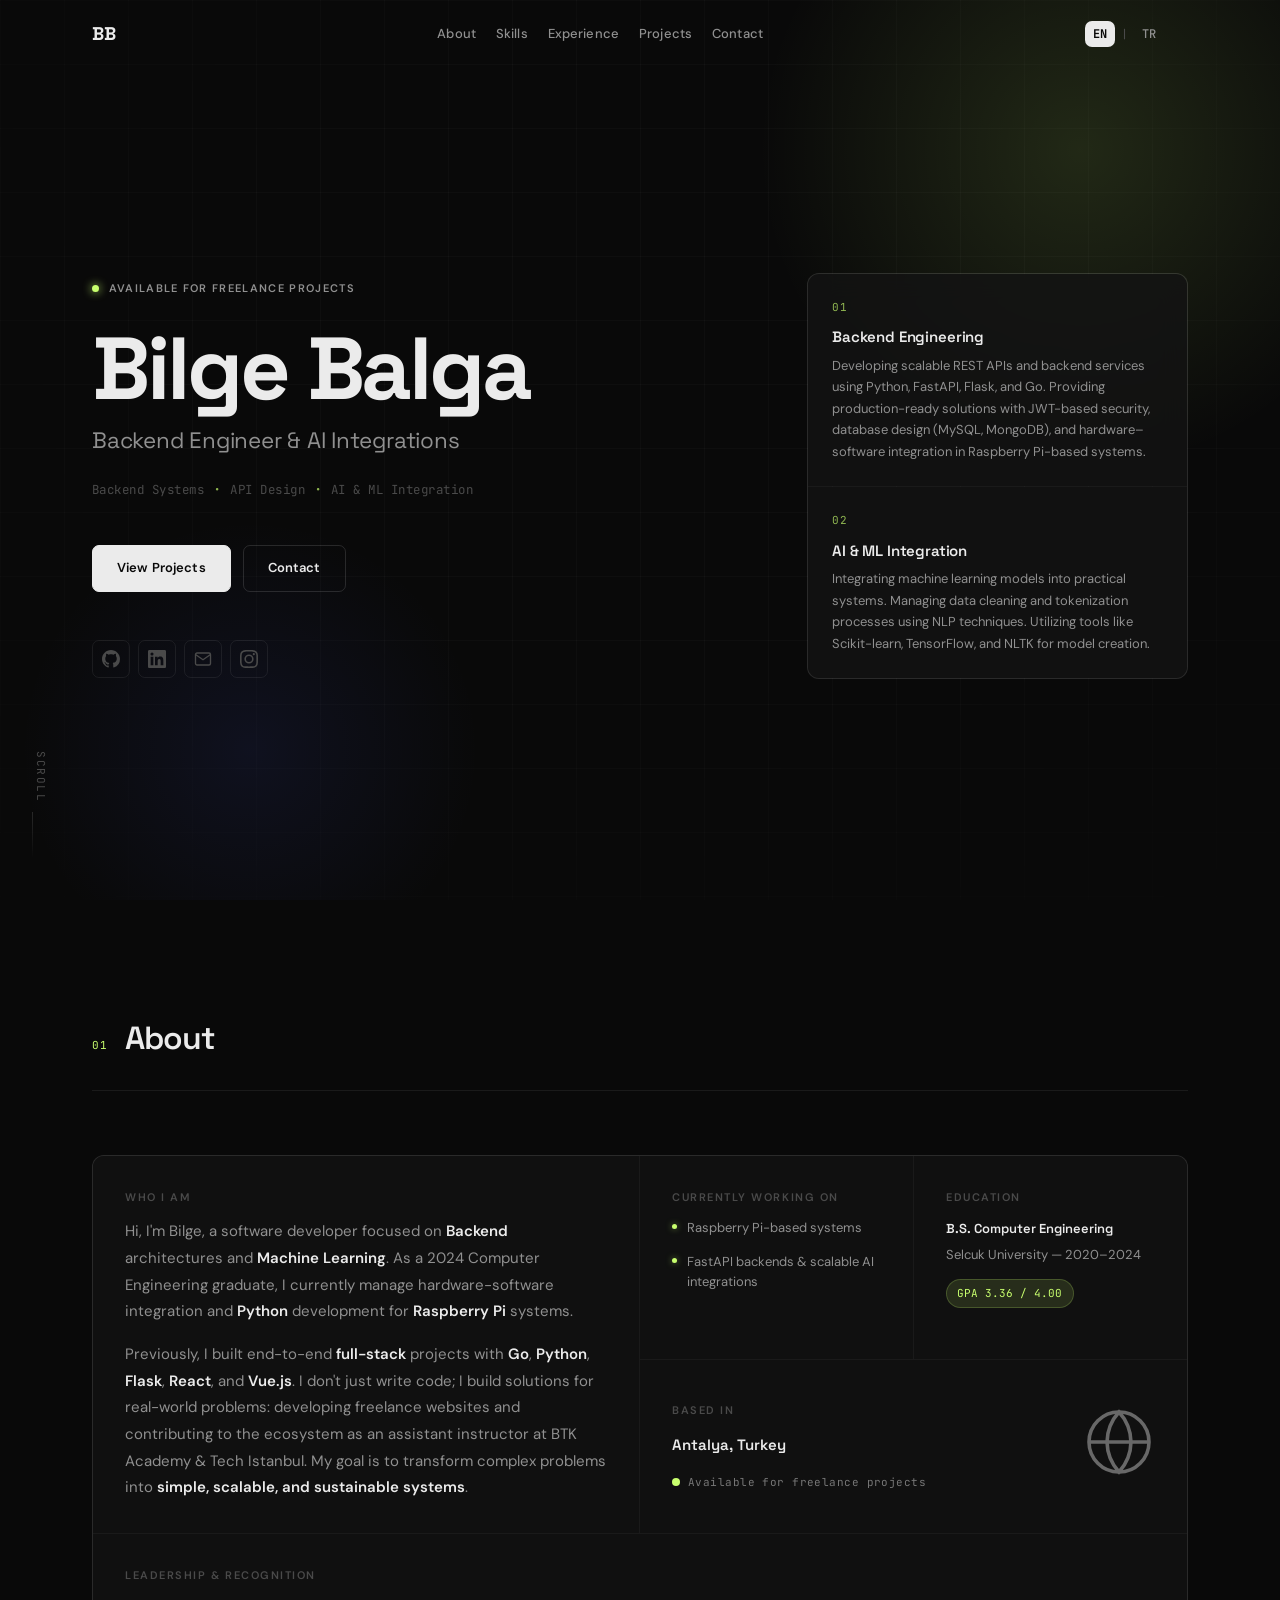
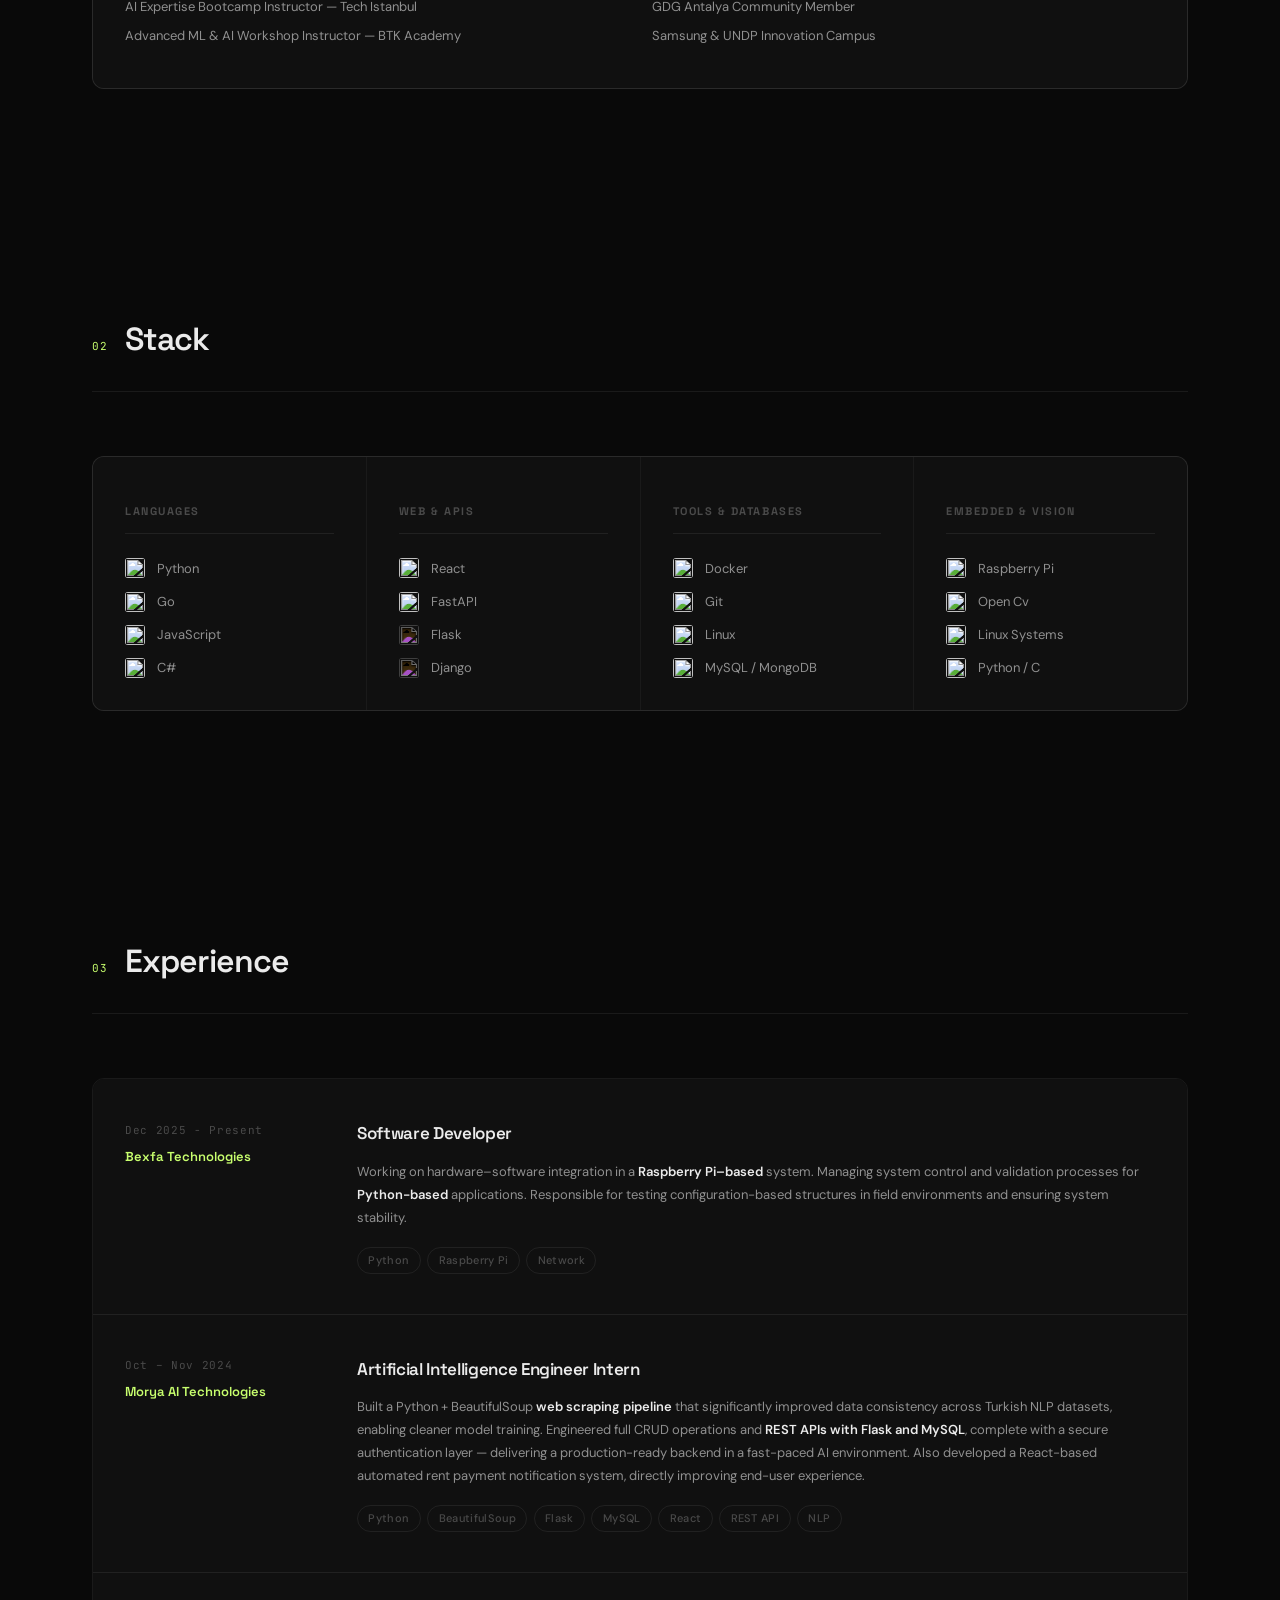
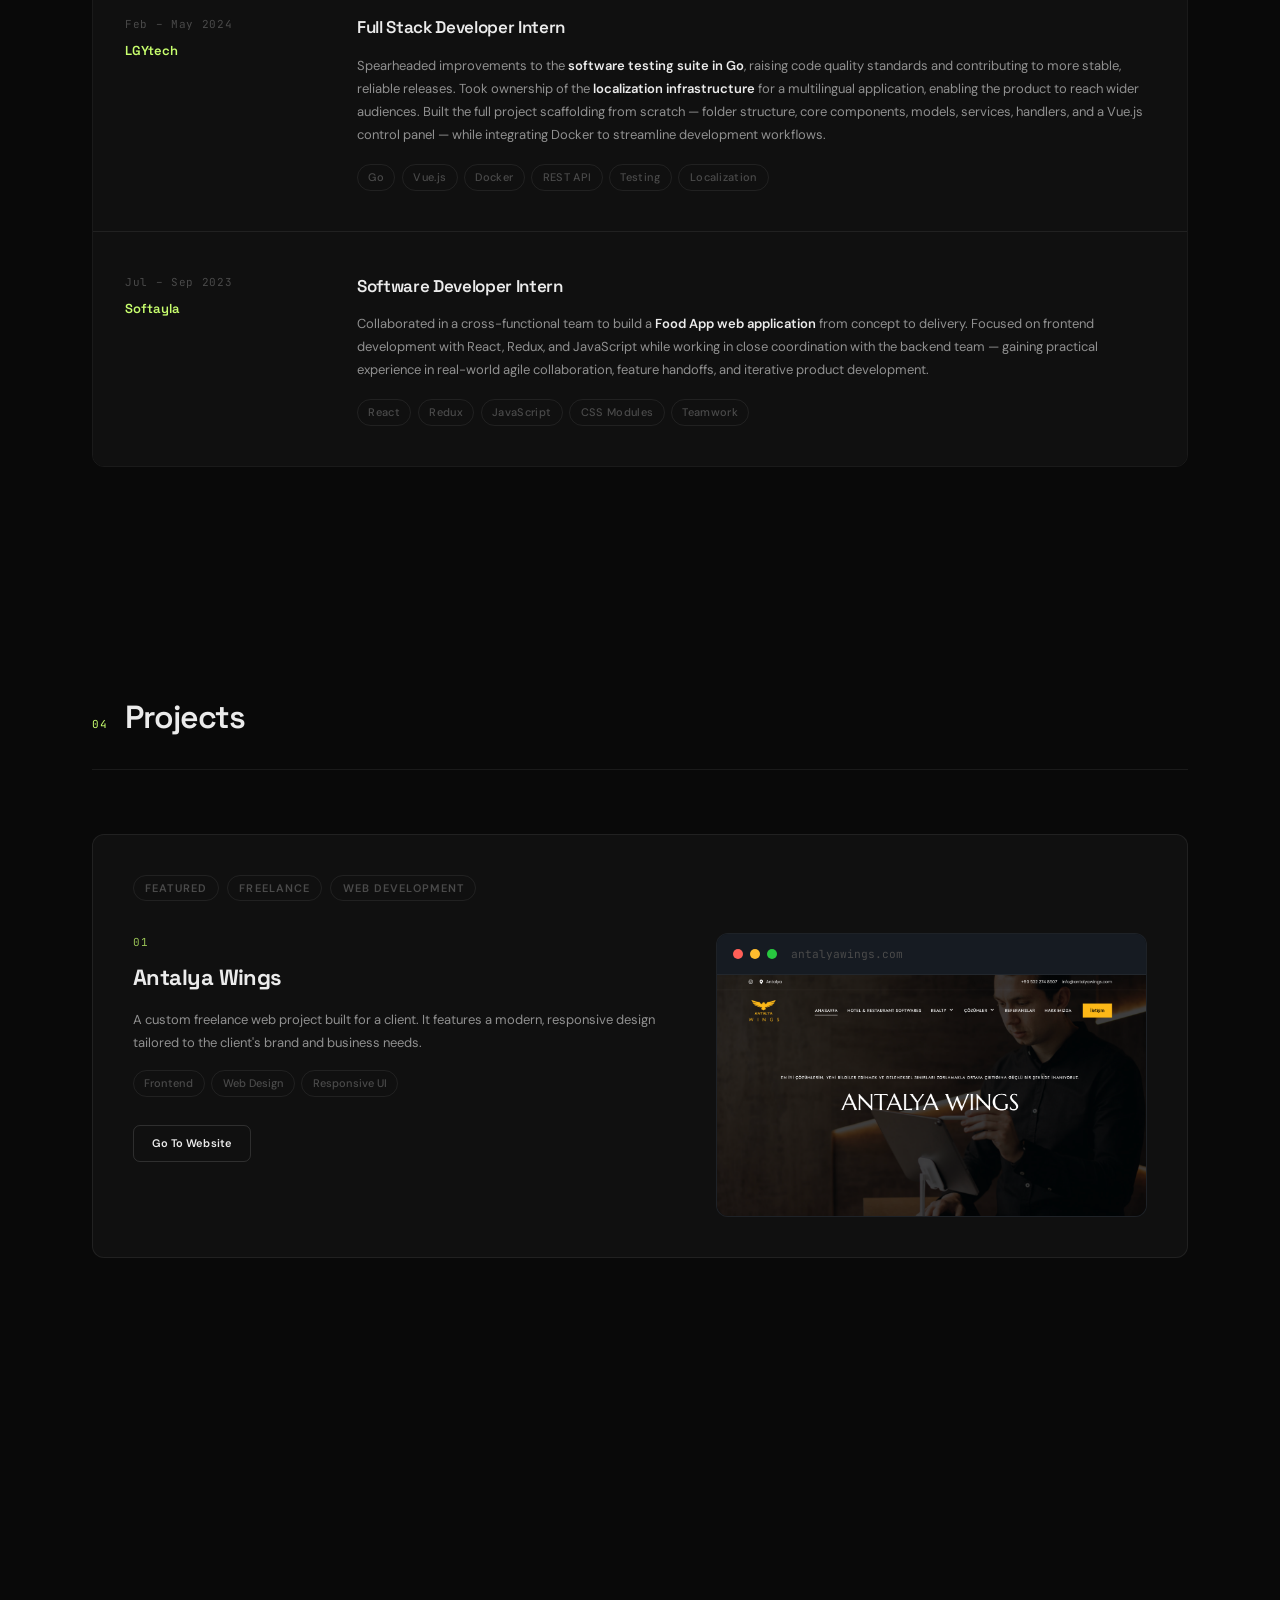
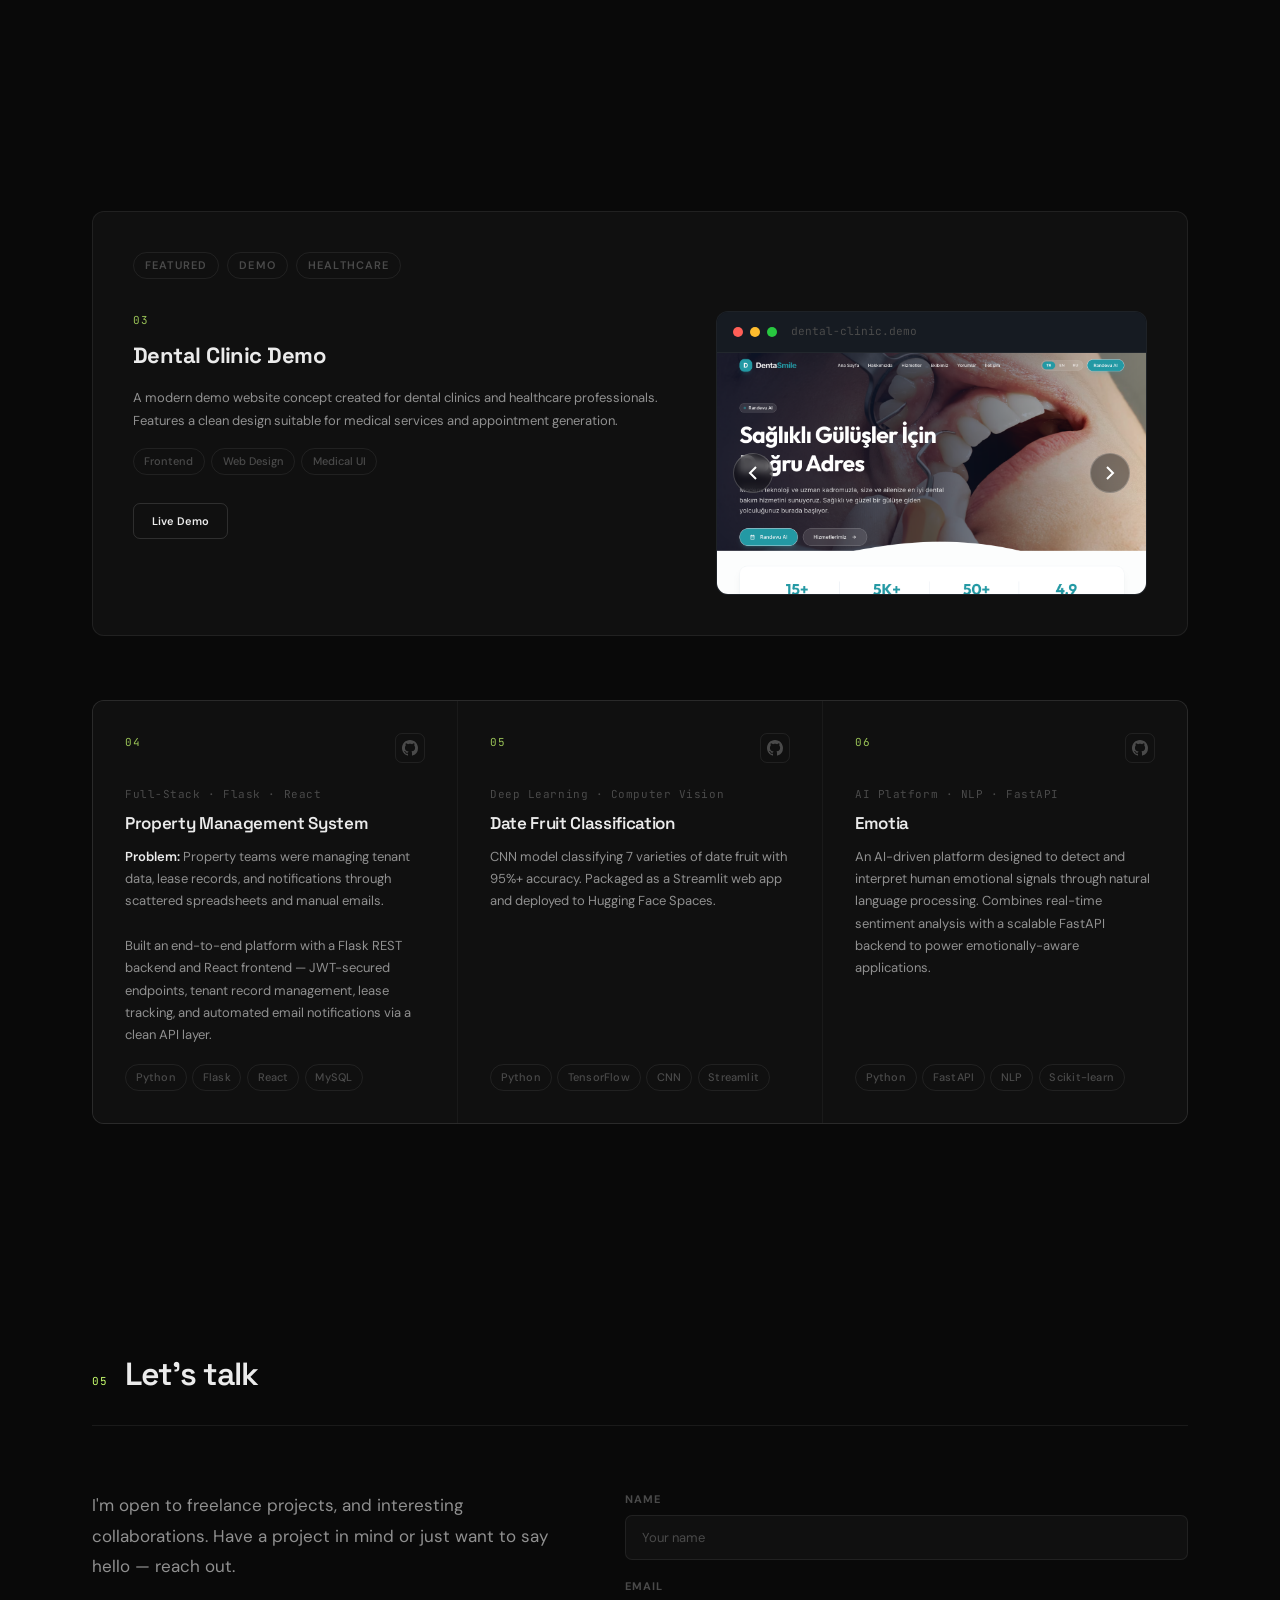
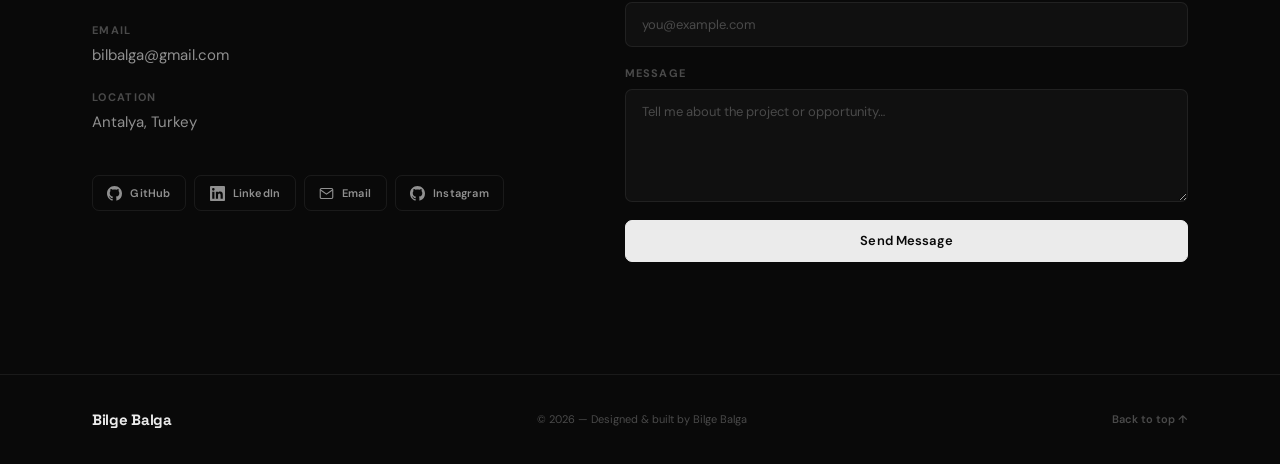
==== commit d61edadd: "fixes" ====
--- a/index.html
+++ b/index.html
@@ -25,9 +25,9 @@
   <!-- Scroll progress line -->
   <div class="scroll-bar" id="scrollBar" aria-hidden="true"></div>
 
-  <!-- ======================================================
+  <!-- 
        NAVIGATION
-  ====================================================== -->
+   -->
   <header class="nav" id="nav">
     <div class="nav__inner">
       <a href="#" class="nav__logo" aria-label="Back to top">BB</a>
@@ -56,9 +56,9 @@
 
   <main>
 
-    <!-- ======================================================
+    <!-- 
          HERO
-    ====================================================== -->
+     -->
     <section id="hero" class="hero" aria-label="Introduction">
 
       <!-- Background: glows + grid -->
@@ -149,13 +149,7 @@
               data cleaning, tokenization, and data preparation for models. Using Scikit-learn, TensorFlow, and NLTK to
               build models and integrate AI into backend systems.</p>
           </div>
-          <div class="service-tile reveal-item">
-            <span class="service-num" aria-hidden="true">03</span>
-            <h2 class="service-title" data-i18n="svc_title3">Data Pipelines & Scraping</h2>
-            <p class="service-desc" data-i18n="svc_desc3">Developing web scraping processes with BeautifulSoup and
-              Pandas for large-scale data collection and processing. Cleaning and optimizing raw data to create
-              high-quality datasets for NLP models.</p>
-          </div>
+
         </aside>
 
       </div>
@@ -166,9 +160,9 @@
       </div>
     </section>
 
-    <!-- ======================================================
+    <!-- 
          ABOUT — BENTO GRID
-    ====================================================== -->
+     -->
     <section id="about" class="section reveal" aria-labelledby="about-heading">
       <div class="section__inner">
         <header class="section__header">
@@ -178,22 +172,18 @@
 
         <div class="bento" role="region" aria-label="About me">
 
-          <!-- Bio -->
           <article class="bento__cell bento__cell--bio">
             <p class="label" data-i18n="about_who">Who I am</p>
             <p class="bento__bio-text" data-i18n="about_p1">
-              I am Bilge Balga. I graduated with a degree in <strong> Computer Engineering </strong> in 2024. I am a
-              software developer focusing on backend development and machine learning.
-              Currently, I work in hardware and software integration; I manage the <strong> Python </strong> development
-              processes of <strong> Raspberry Pi-based </strong> systems. In my previous experiences, I developed
-              full-stack web projects using Go, React, and Vue.js. I also built the backend and APIs of a real estate
-              system with Python Flask, and performed data optimizations for NLP models.
+              Hi, I'm Bilge, a 2024 <strong>Computer Engineering</strong> graduate focused on <strong>Backend</strong>
+              and <strong>Machine Learning</strong>. Currently, I manage hardware-software integration and
+              <strong>Python</strong> development for <strong>Raspberry Pi</strong> systems.
             </p>
             <p class="bento__bio-text" data-i18n="about_p2">
-              Outside of my professional work, I constantly keep creating; along with my personal projects, I develop
-              customer automations for clinics and custom web projects for companies. Additionally, I previously
-              contributed to knowledge sharing by working as an assistant instructor at BTK Academy and Tech Istanbul.
-              My goal is to build simple and sustainable systems that solve complex problems with technology.
+              Previously, I built <strong>full-stack</strong> projects with <strong>Go</strong>, <strong>React</strong>,
+              and <strong>Vue.js</strong>, and developed <strong>Python Flask</strong> APIs with <strong>NLP</strong>
+              optimizations. I also build automations for clinics and mentor in tech communities. My goal: solving
+              complex problems with <strong>simple, sustainable systems</strong>.
             </p>
           </article>
 
@@ -224,10 +214,26 @@
           </article>
 
           <!-- Location -->
-          <article class="bento__cell bento__cell--loc">
-            <p class="label" data-i18n="loc_label">Based in</p>
-            <p class="bento__city" data-i18n="loc_val">Antalya, Turkey</p>
-            <!-- <span class="bento__avail">Open to remote &amp; on-site</span> -->
+          <article class="bento__cell bento__cell--loc"
+            style="display: flex; justify-content: space-between; align-items: center; position: relative;">
+            <div>
+              <p class="label" data-i18n="loc_label">Based in</p>
+              <p class="bento__city" data-i18n="loc_val">Antalya, Turkey</p>
+              <div style="display: flex; align-items: center; gap: 0.5rem; margin-top: 1rem;">
+                <span class="pulse-dot"></span>
+                <span class="bento__avail" data-i18n="open_to_work"
+                  style="font-size: var(--t-xs); color: var(--tx-2); font-family: var(--f-mono); opacity: 0.8;">Available
+                  for remote & hybrid</span>
+              </div>
+            </div>
+            <div class="loc-globe" style="opacity: 0.4;">
+              <svg width="72" height="72" viewBox="0 0 24 24" fill="none" stroke="currentColor" stroke-width="1.2">
+                <circle cx="12" cy="12" r="10"></circle>
+                <path
+                  d="M2 12h20M12 2a15.3 15.3 0 0 1 4 10 15.3 15.3 0 0 1-4 10 15.3 15.3 0 0 1-4-10 15.3 15.3 0 0 1 4-10z">
+                </path>
+              </svg>
+            </div>
           </article>
 
           <!-- Leadership -->
@@ -245,9 +251,9 @@
       </div>
     </section>
 
-    <!-- ======================================================
+    <!-- 
          TECH STACK
-    ====================================================== -->
+     -->
     <section id="stack" class="section reveal" aria-labelledby="stack-heading">
       <div class="section__inner">
         <header class="section__header">
@@ -335,32 +341,7 @@
             </ul>
           </div>
 
-          <div class="stack-col reveal-item">
-            <h3 class="stack-col__title" data-i18n="stack_col4">AI & Data Science</h3>
-            <ul class="stack-list">
-              <li class="stack-item">
-                <img src="https://cdn.jsdelivr.net/gh/devicons/devicon@v2.15.1/icons/tensorflow/tensorflow-original.svg"
-                  alt="" width="20" height="20" loading="lazy" aria-hidden="true">
-                TensorFlow
-              </li>
-              <li class="stack-item">
-                <img
-                  src="[data-uri]"
-                  alt="" width="20" height="20" loading="lazy" aria-hidden="true">
-                Scikit-learn
-              </li>
-              <li class="stack-item">
-                <img src="https://cdn.jsdelivr.net/gh/devicons/devicon@v2.15.1/icons/pandas/pandas-original.svg" alt=""
-                  width="20" height="20" loading="lazy" aria-hidden="true">
-                Pandas / NumPy
-              </li>
-              <li class="stack-item">
-                <img src="https://huggingface.co/front/assets/huggingface_logo-noborder.svg" alt="" width="20"
-                  height="20" loading="lazy" aria-hidden="true">
-                Streamlit / HuggingFace
-              </li>
-            </ul>
-          </div>
+
 
           <div class="stack-col reveal-item">
             <h3 class="stack-col__title" data-i18n="stack_col5">Embedded & Vision</h3>
@@ -393,9 +374,9 @@
       </div>
     </section>
 
-    <!-- ======================================================
+    <!-- 
          EXPERIENCE
-    ====================================================== -->
+     -->
     <section id="experience" class="section reveal" aria-labelledby="exp-heading">
       <div class="section__inner">
         <header class="section__header">
@@ -407,7 +388,7 @@
 
           <li class="timeline__item reveal-item">
             <div class="timeline__meta">
-              <time class="timeline__date" data-i18n="exp_mth1">Oct – Nov 2024</time>
+              <time class="timeline__date" data-i18n="exp_mth1">– Dec 2025 - Present </time>
               <span class="timeline__company">Bexfa Technologies</span>
             </div>
             <div class="timeline__body">
@@ -421,10 +402,6 @@
                 <li>Python</li>
                 <li>Raspberry Pi</li>
                 <li>Network</li>
-                <li></li>
-                <li></li>
-                <li></li>
-                <li></li>
               </ul>
             </div>
           </li>
@@ -507,9 +484,9 @@
       </div>
     </section>
 
-    <!-- ======================================================
+    <!-- 
          PROJECTS
-    ====================================================== -->
+     -->
     <section id="work" class="section reveal" aria-labelledby="work-heading">
       <div class="section__inner">
         <header class="section__header">
@@ -808,9 +785,9 @@
       </div>
     </section>
 
-    <!-- ======================================================
+    <!-- 
          CONTACT
-    ====================================================== -->
+     -->
     <section id="contact" class="section reveal" aria-labelledby="contact-heading">
       <div class="section__inner">
         <header class="section__header">
@@ -896,9 +873,9 @@
 
   </main>
 
-  <!-- ======================================================
+  <!-- 
        FOOTER
-  ====================================================== -->
+   -->
   <footer class="footer">
     <div class="footer__inner">
       <span class="footer__logo">Bilge Balga</span>
--- a/style.css
+++ b/style.css
@@ -840,11 +840,34 @@
 }
 
 .bento__avail {
-  display: inline-block;
-  margin-top: 0.75rem;
   font-size: var(--t-xs);
   color: var(--accent);
   letter-spacing: 0.04em;
+}
+
+.pulse-dot {
+  width: 8px;
+  height: 8px;
+  background-color: var(--accent);
+  border-radius: 50%;
+  box-shadow: 0 0 0 0 rgba(200, 255, 110, 0.7);
+  animation: pulse 2s infinite;
+}
+
+@keyframes pulse {
+  0% { transform: scale(0.95); box-shadow: 0 0 0 0 rgba(200, 255, 110, 0.7); }
+  70% { transform: scale(1); box-shadow: 0 0 0 6px rgba(200, 255, 110, 0); }
+  100% { transform: scale(0.95); box-shadow: 0 0 0 0 rgba(200, 255, 110, 0); }
+}
+
+.loc-globe {
+  animation: float 6s ease-in-out infinite;
+}
+
+@keyframes float {
+  0% { transform: translateY(0px) rotate(0deg); }
+  50% { transform: translateY(-8px) rotate(5deg); }
+  100% { transform: translateY(0px) rotate(0deg); }
 }
 
 .bento__certs {
@@ -866,8 +889,7 @@
    ==== */
 .stack-grid {
   display: grid;
-  grid-template-columns: repeat(5, 1fr);
-  /* Buradaki 4 değerini 5 olarak değiştirdik */
+  grid-template-columns: repeat(4, 1fr);
   gap: 1px;
   background: var(--rule);
   border: 1px solid var(--rule);
@@ -1604,13 +1626,14 @@
     grid-row: auto;
   }
 
-  /* Featured project: single column, hide mockup */
+  /* Featured project: single column, show mockup below text */
   .project-featured__body {
     grid-template-columns: 1fr;
+    gap: 3rem;
   }
 
   .project-featured__mockup {
-    display: none;
+    display: block;
   }
 
   /* Contact: stack vertically */
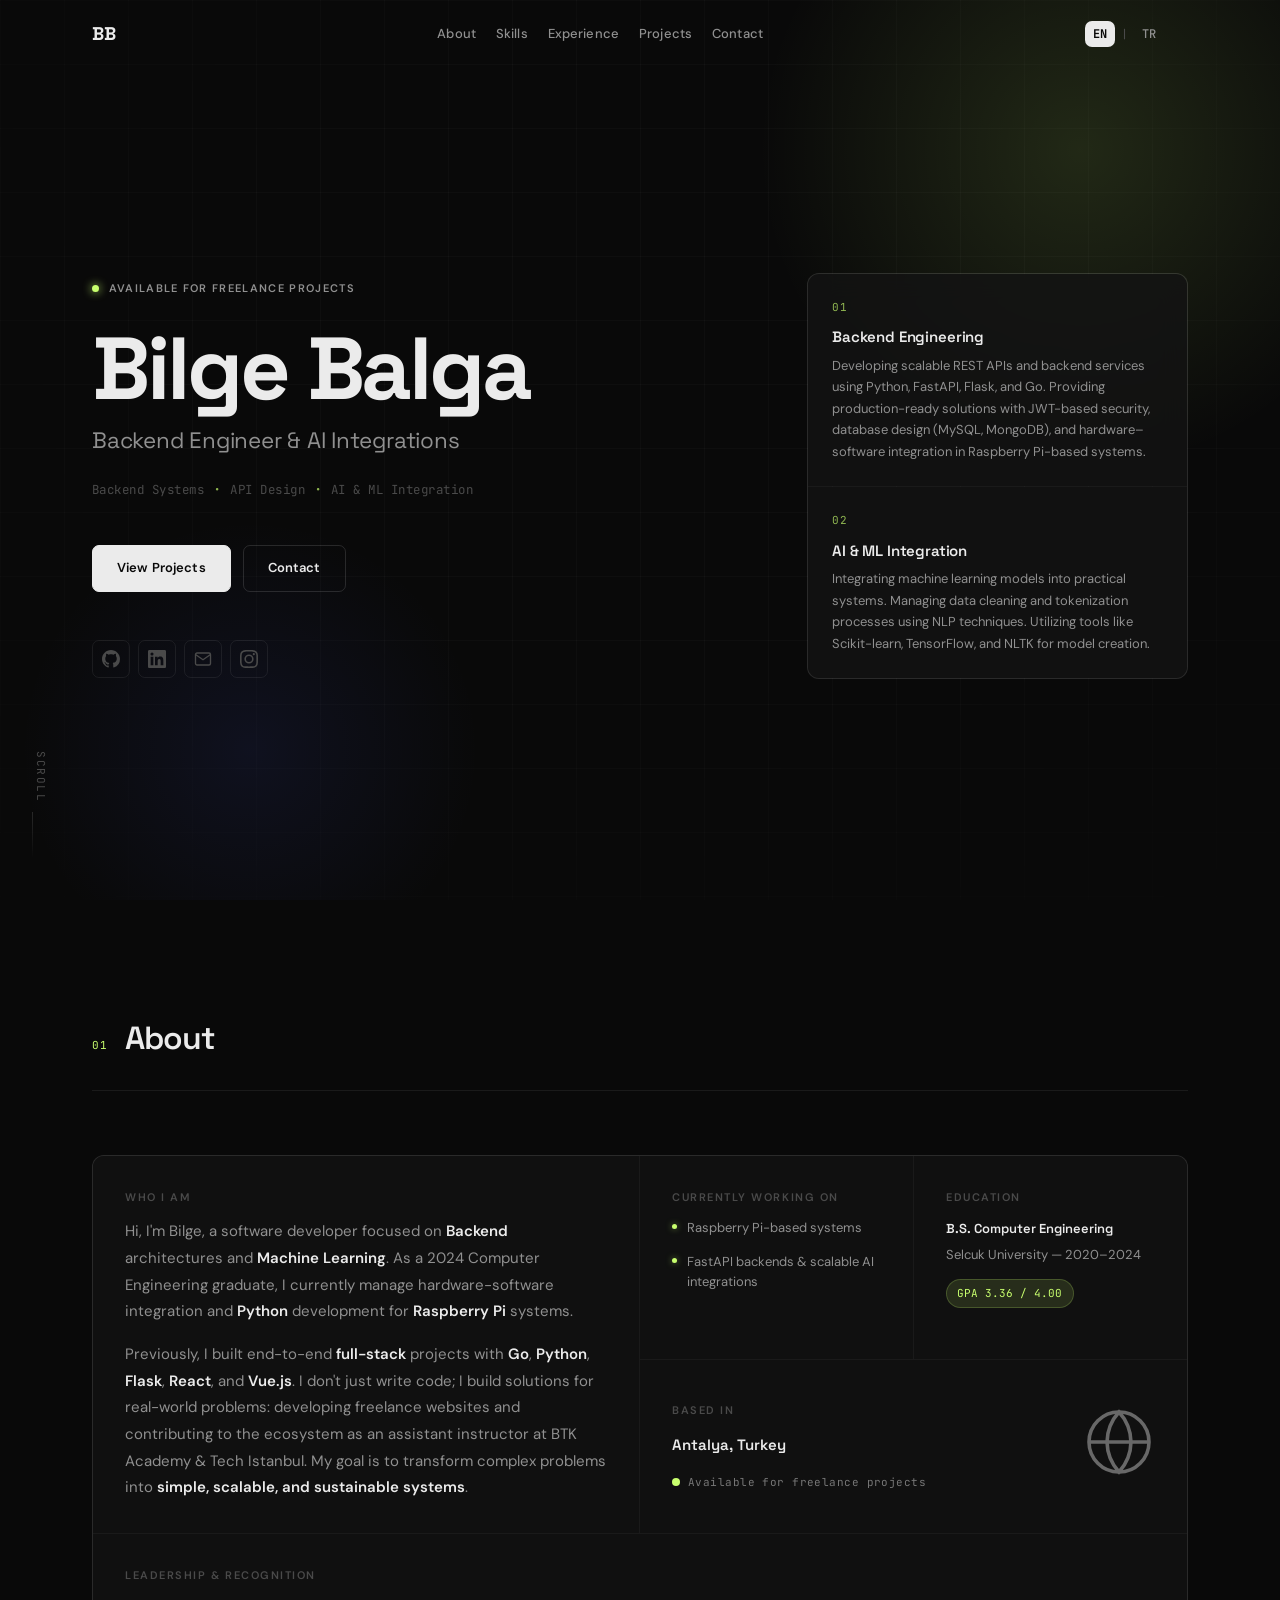
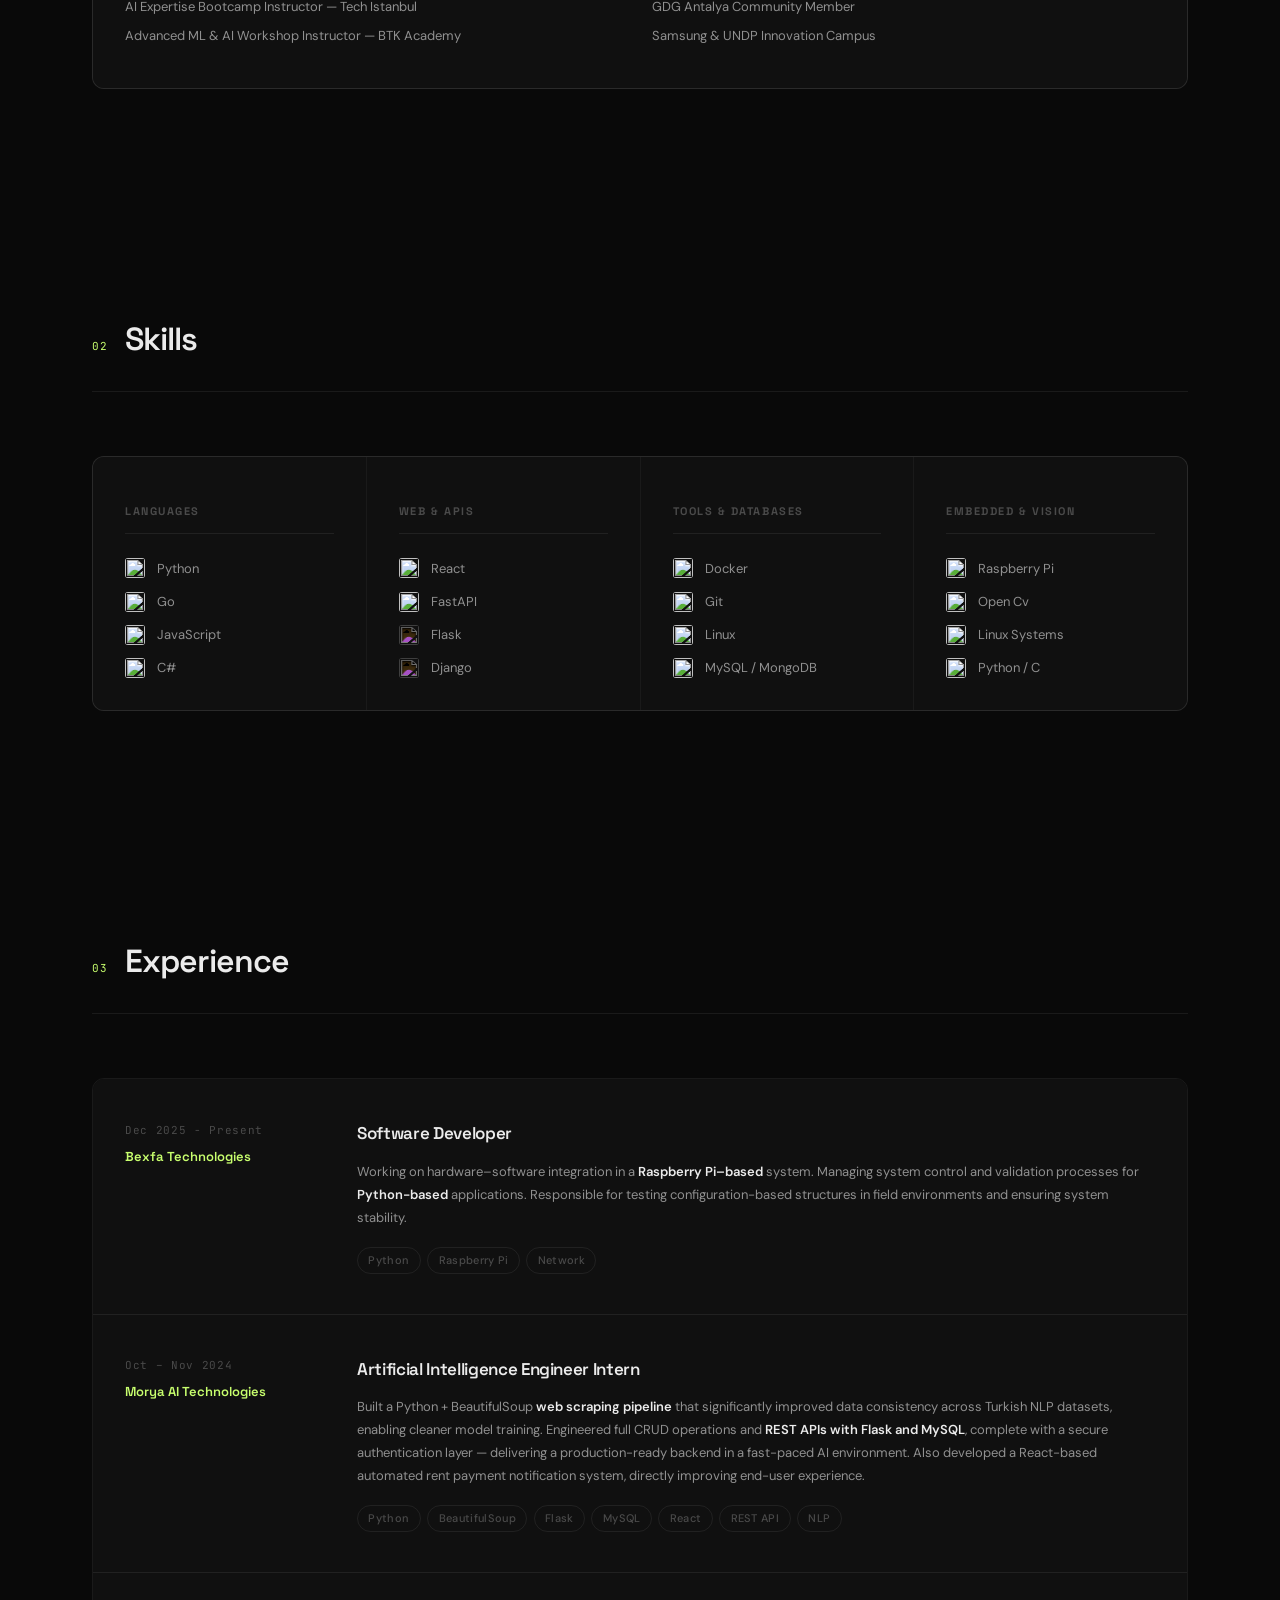
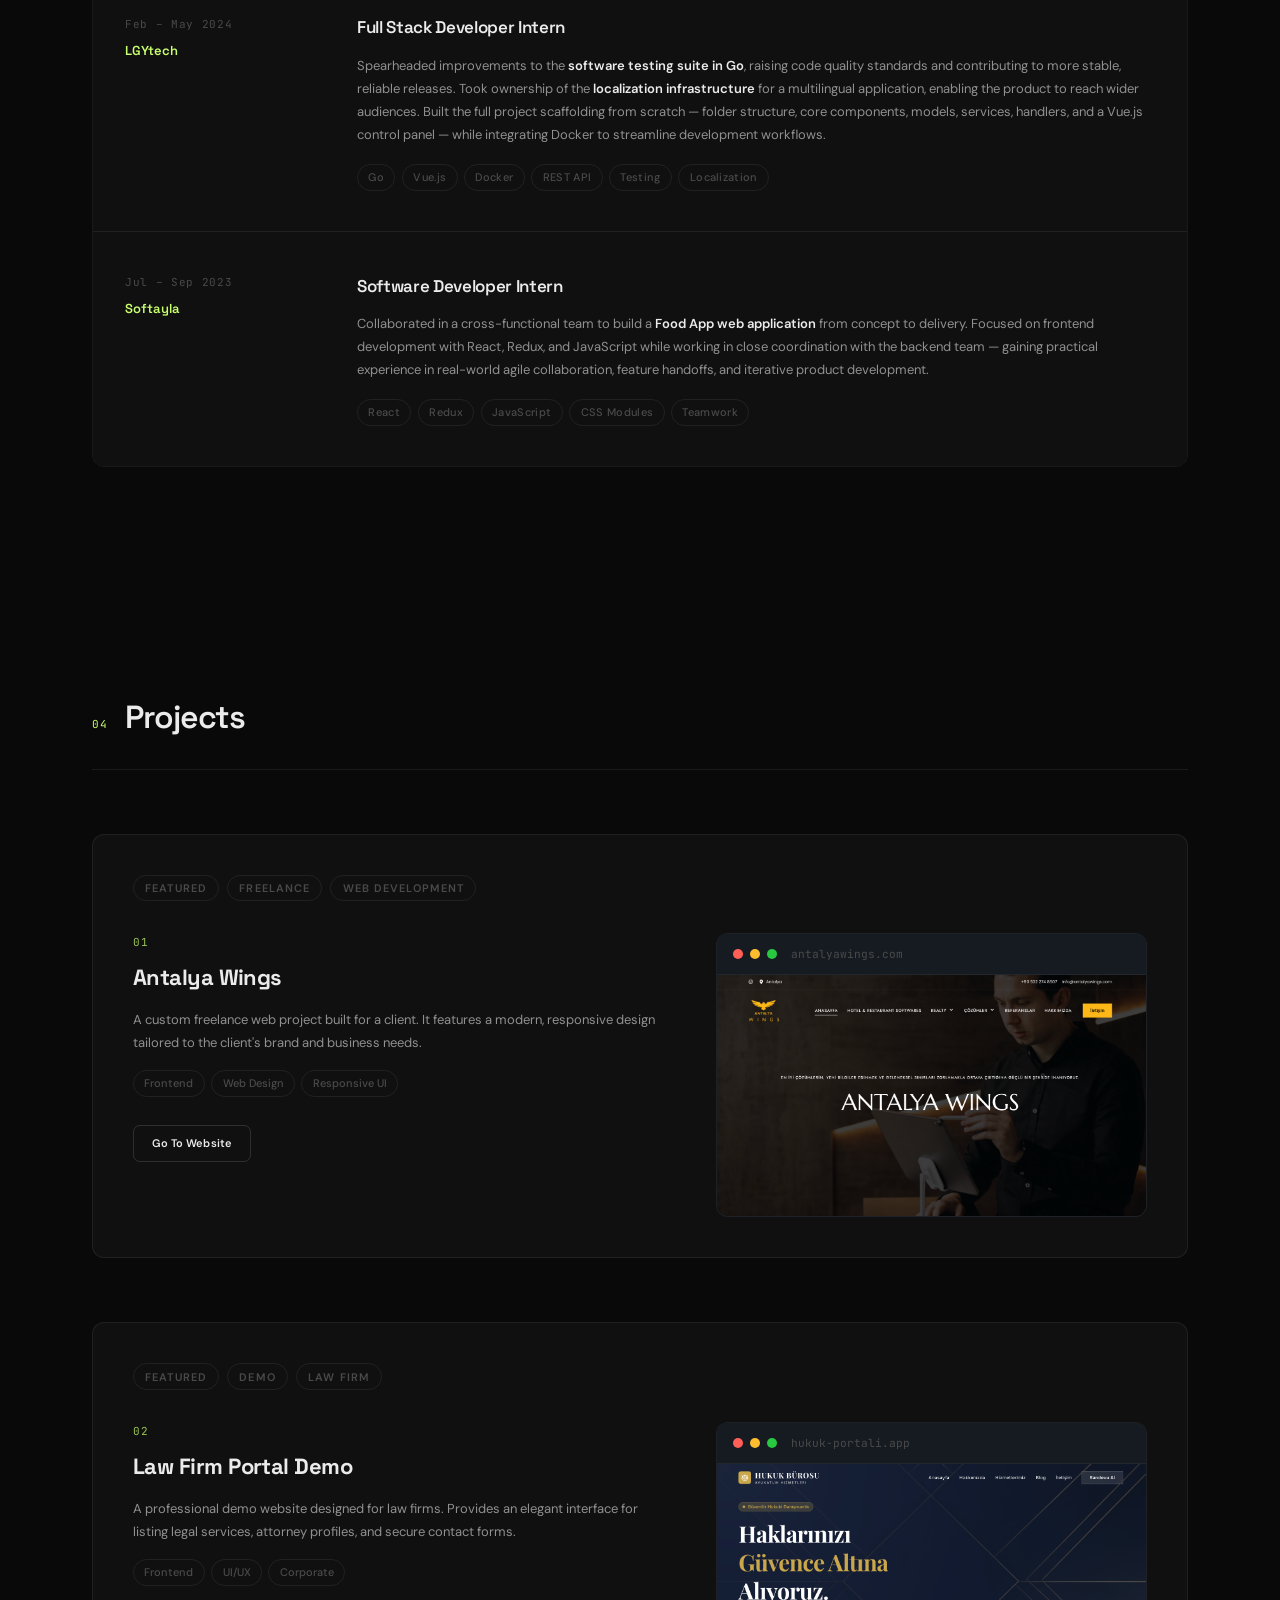
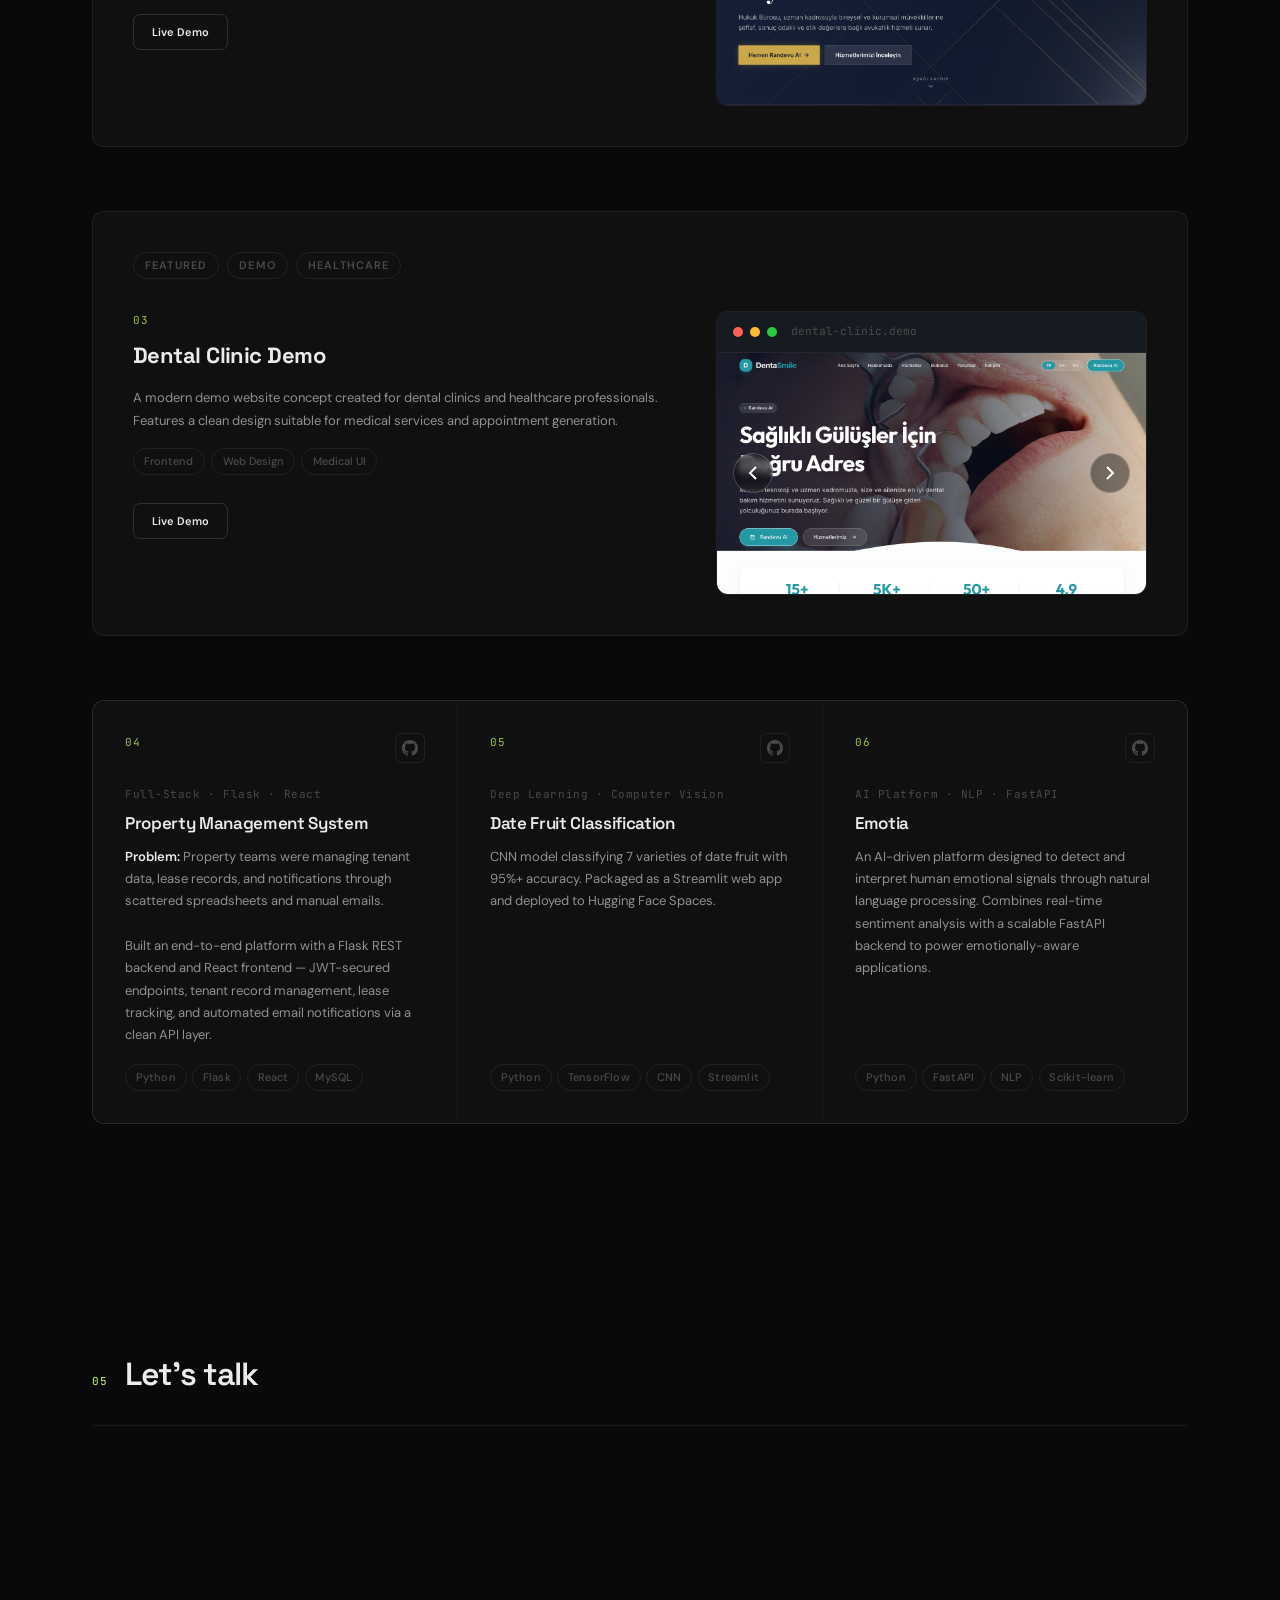
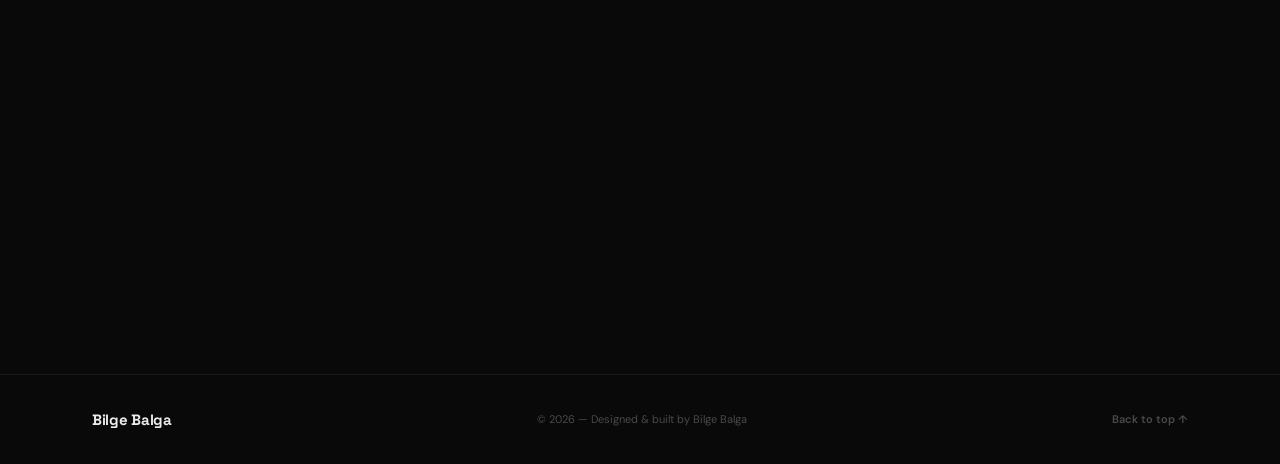
==== commit 8c94d83e: "fix doc string" ====
--- a/index.html
+++ b/index.html
@@ -692,7 +692,6 @@
           </div>
         </article>
 
-        <!-- Project grid -->
         <div class="project-grid" role="list">
 
           <!-- 4. Property Management System -->
--- a/style.css
+++ b/style.css
@@ -855,9 +855,20 @@
 }
 
 @keyframes pulse {
-  0% { transform: scale(0.95); box-shadow: 0 0 0 0 rgba(200, 255, 110, 0.7); }
-  70% { transform: scale(1); box-shadow: 0 0 0 6px rgba(200, 255, 110, 0); }
-  100% { transform: scale(0.95); box-shadow: 0 0 0 0 rgba(200, 255, 110, 0); }
+  0% {
+    transform: scale(0.95);
+    box-shadow: 0 0 0 0 rgba(200, 255, 110, 0.7);
+  }
+
+  70% {
+    transform: scale(1);
+    box-shadow: 0 0 0 6px rgba(200, 255, 110, 0);
+  }
+
+  100% {
+    transform: scale(0.95);
+    box-shadow: 0 0 0 0 rgba(200, 255, 110, 0);
+  }
 }
 
 .loc-globe {
@@ -865,9 +876,17 @@
 }
 
 @keyframes float {
-  0% { transform: translateY(0px) rotate(0deg); }
-  50% { transform: translateY(-8px) rotate(5deg); }
-  100% { transform: translateY(0px) rotate(0deg); }
+  0% {
+    transform: translateY(0px) rotate(0deg);
+  }
+
+  50% {
+    transform: translateY(-8px) rotate(5deg);
+  }
+
+  100% {
+    transform: translateY(0px) rotate(0deg);
+  }
 }
 
 .bento__certs {
@@ -1581,7 +1600,8 @@
   }
 
   .hero__services {
-    display: none;
+    display: flex;
+    margin-top: 1rem;
   }
 
   /* Bento: 2-column, reset all explicit grid placements */
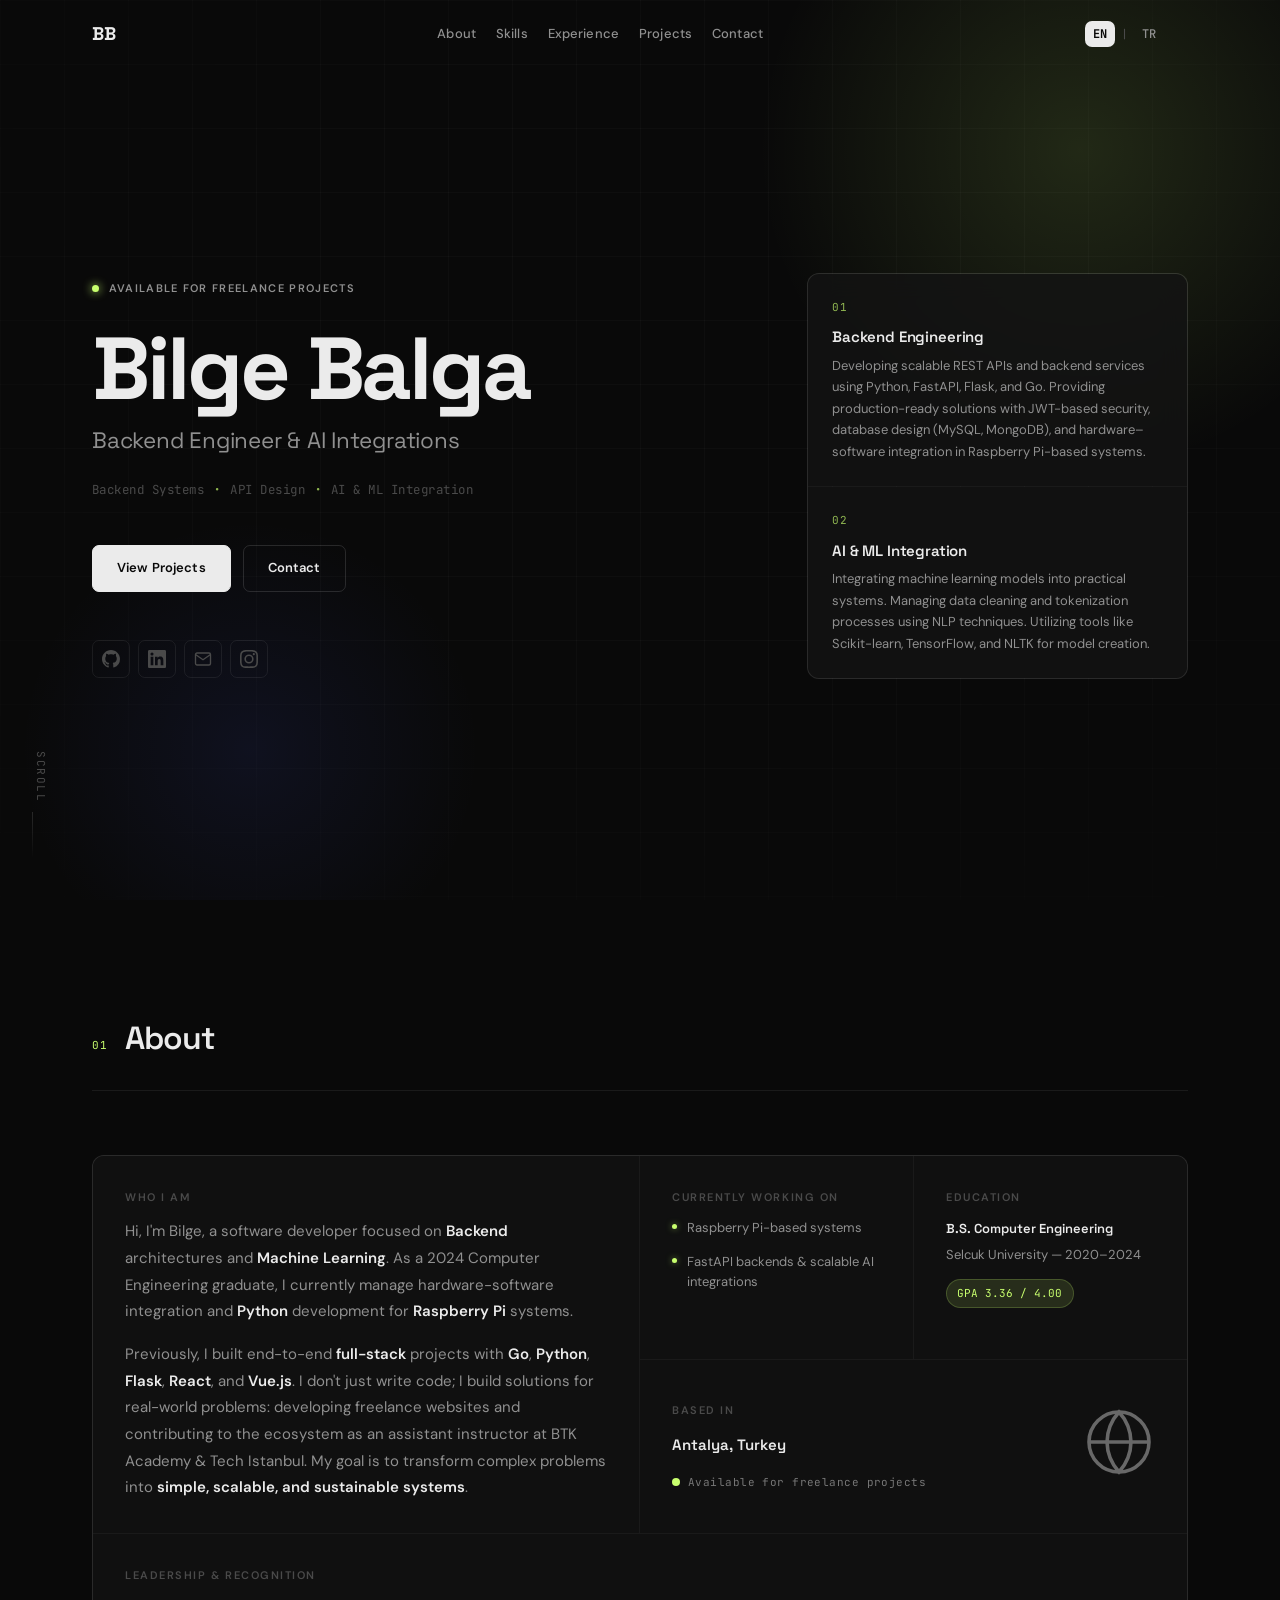
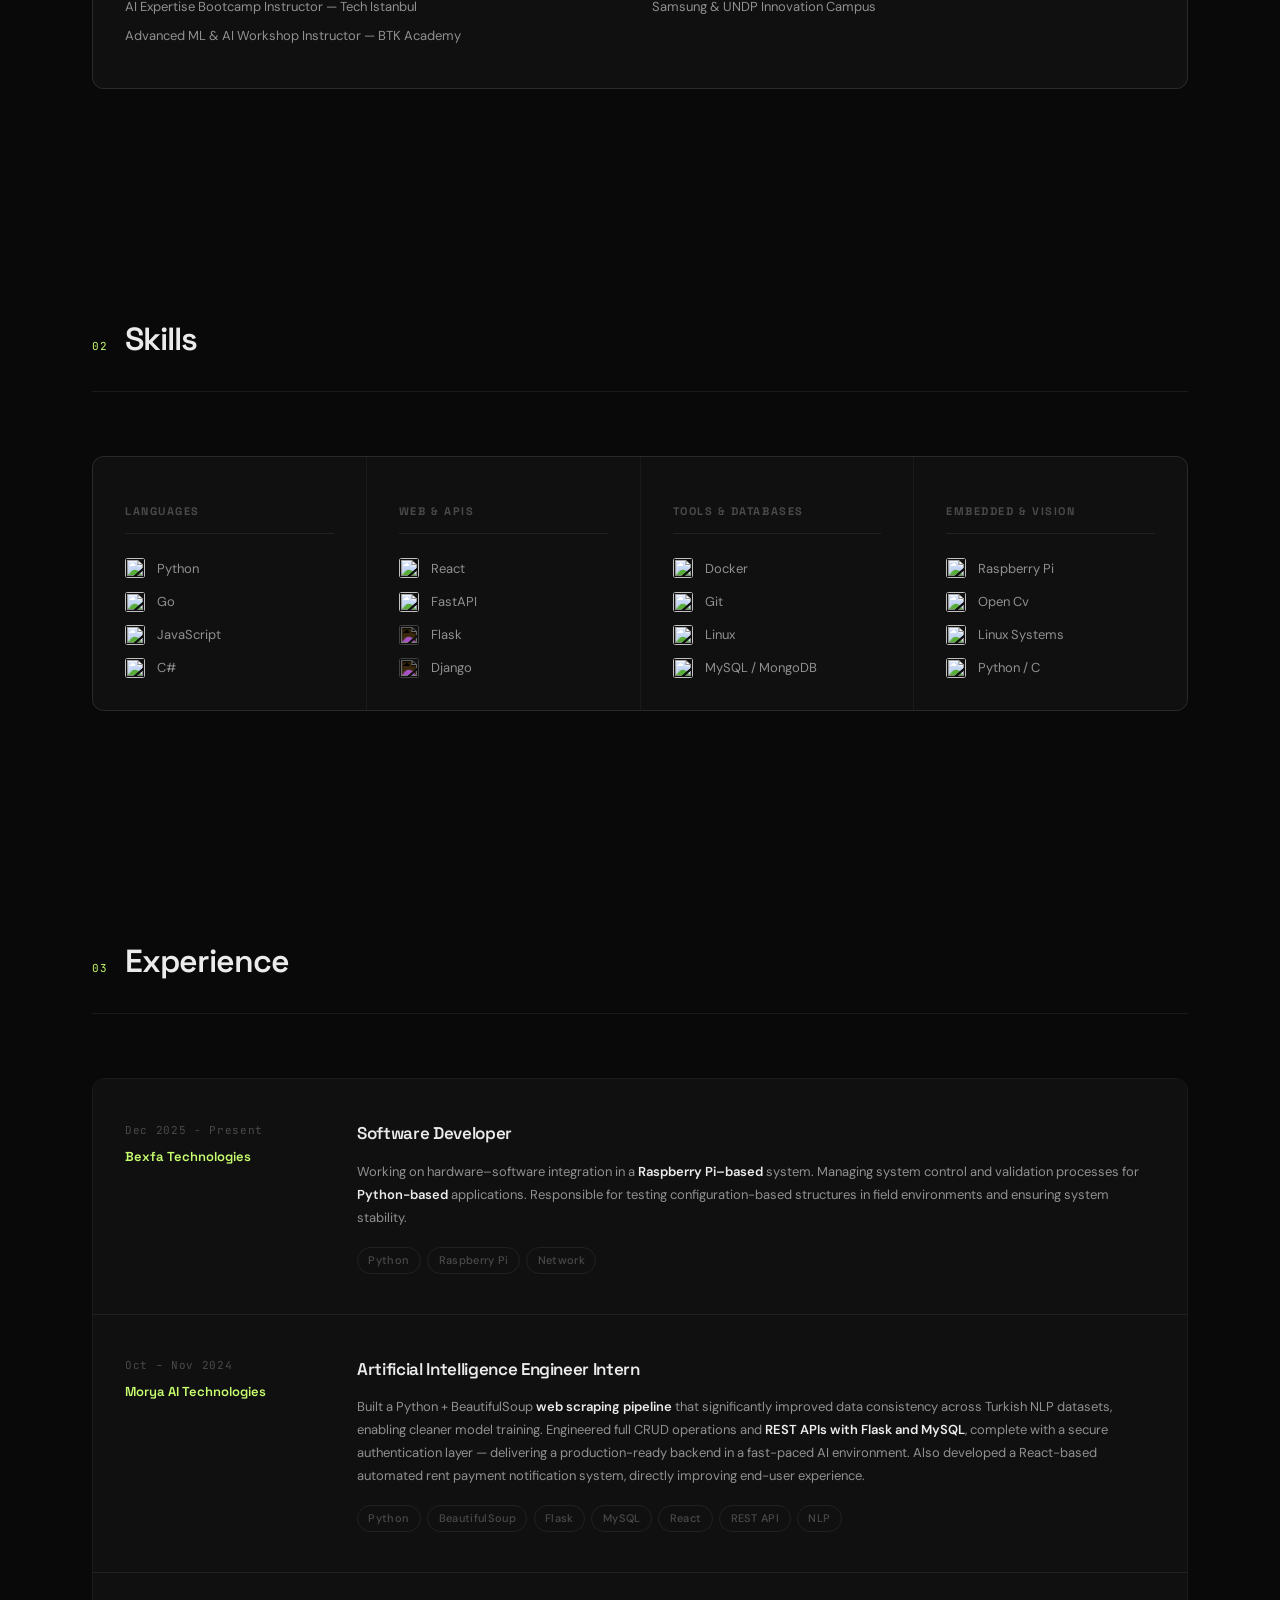
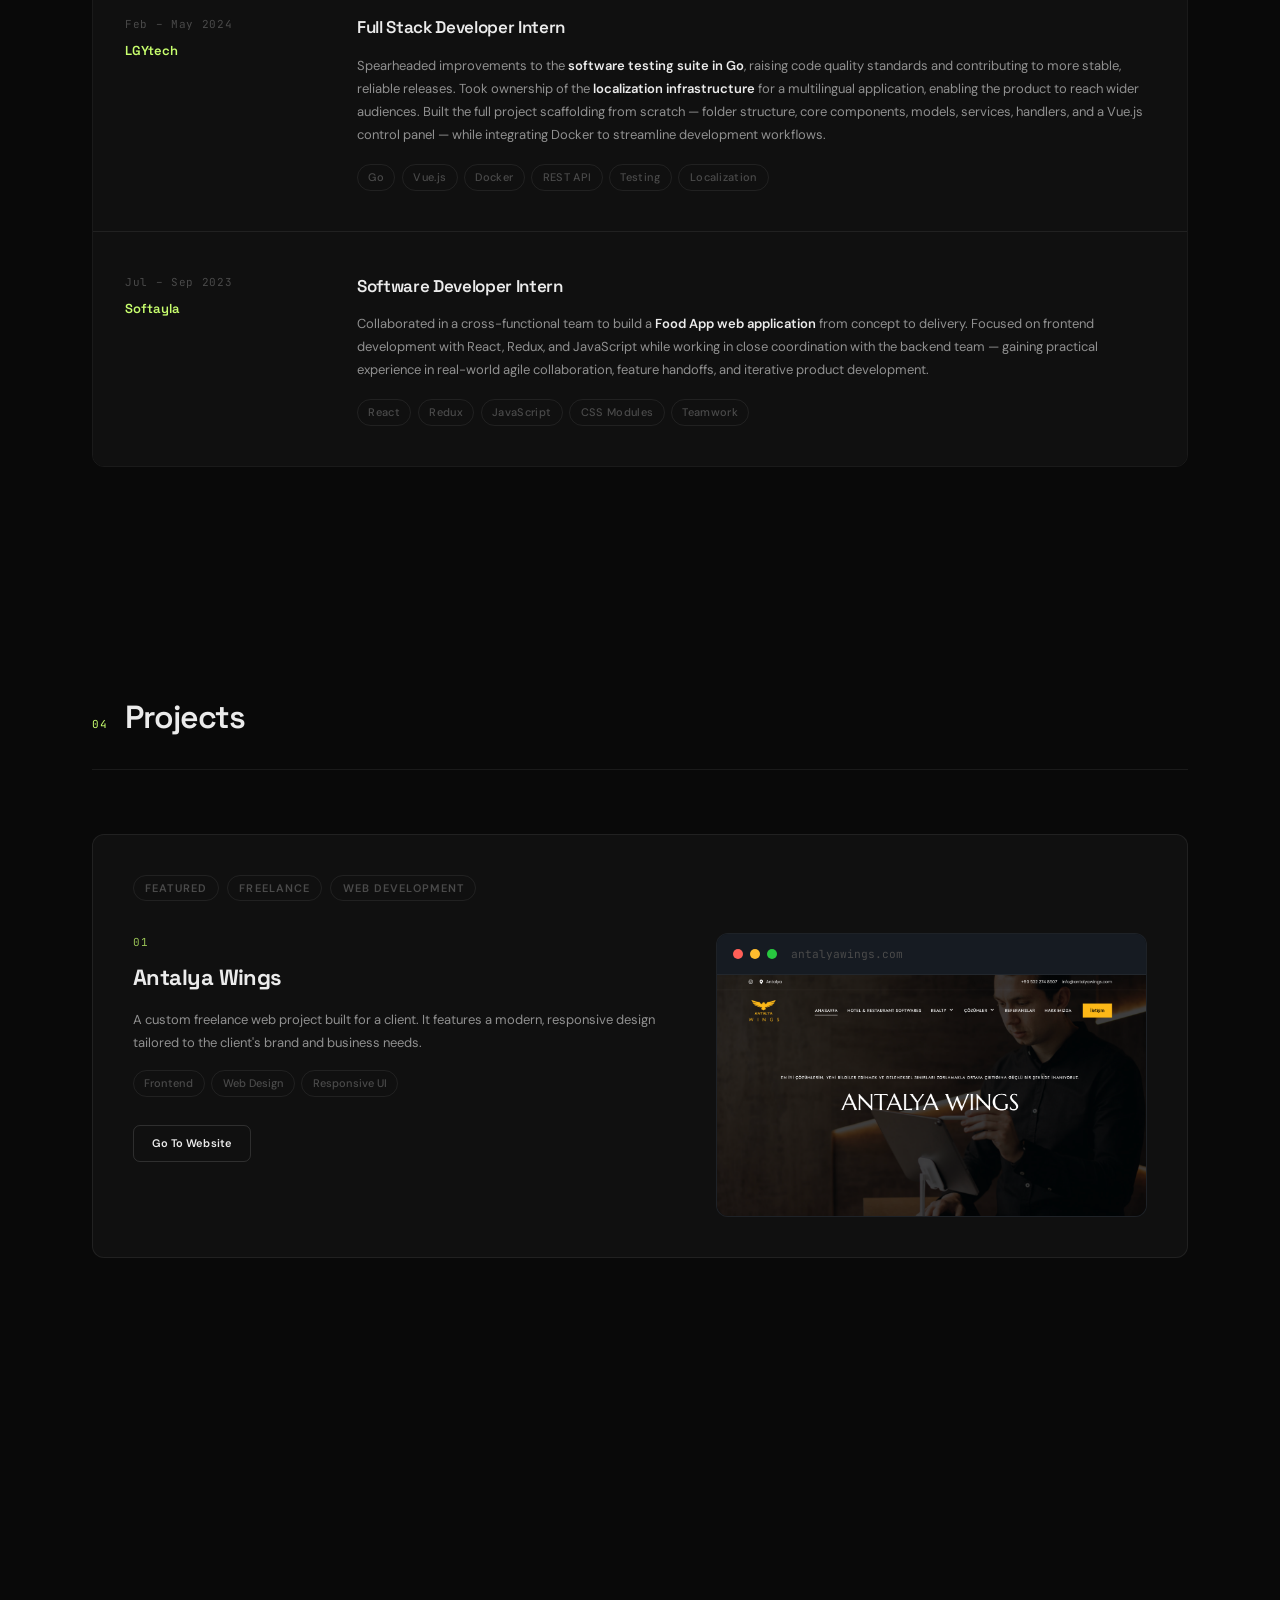
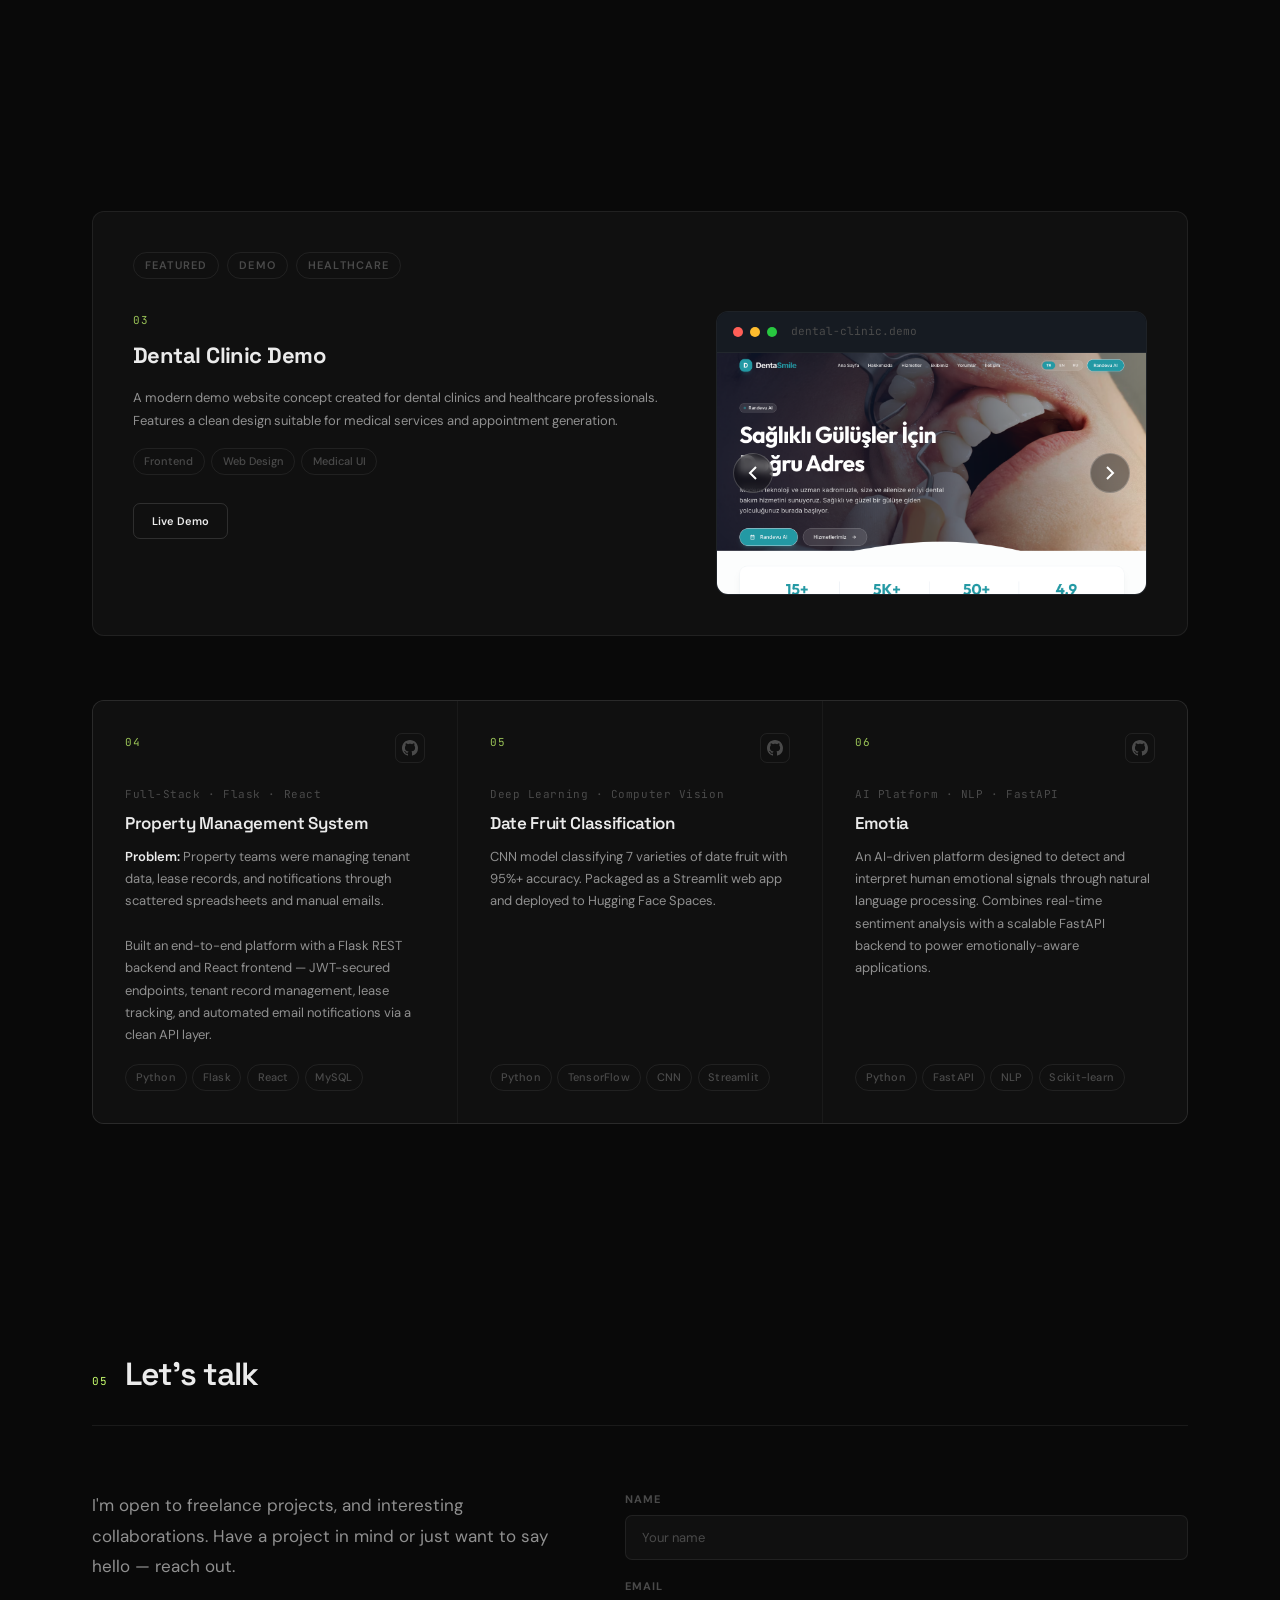
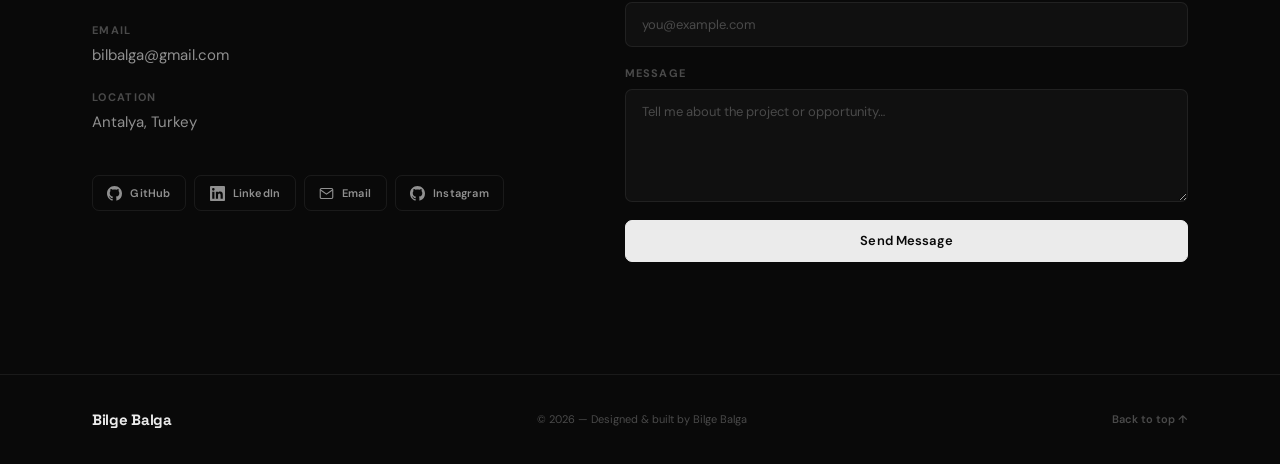
==== commit f1d42bc2: "Revise Leadership and Recognition texts across codebase" ====
--- a/index.html
+++ b/index.html
@@ -242,7 +242,6 @@
             <ul class="bento__certs">
               <li data-i18n="cert1">AI Expertise Bootcamp Instructor — Tech Istanbul</li>
               <li data-i18n="cert2">Advanced ML &amp; AI Workshop Instructor — BTK Academy</li>
-              <li data-i18n="cert3">GDG Antalya Community Member</li>
               <li>Samsung &amp; UNDP Innovation Campus</li>
             </ul>
           </article>
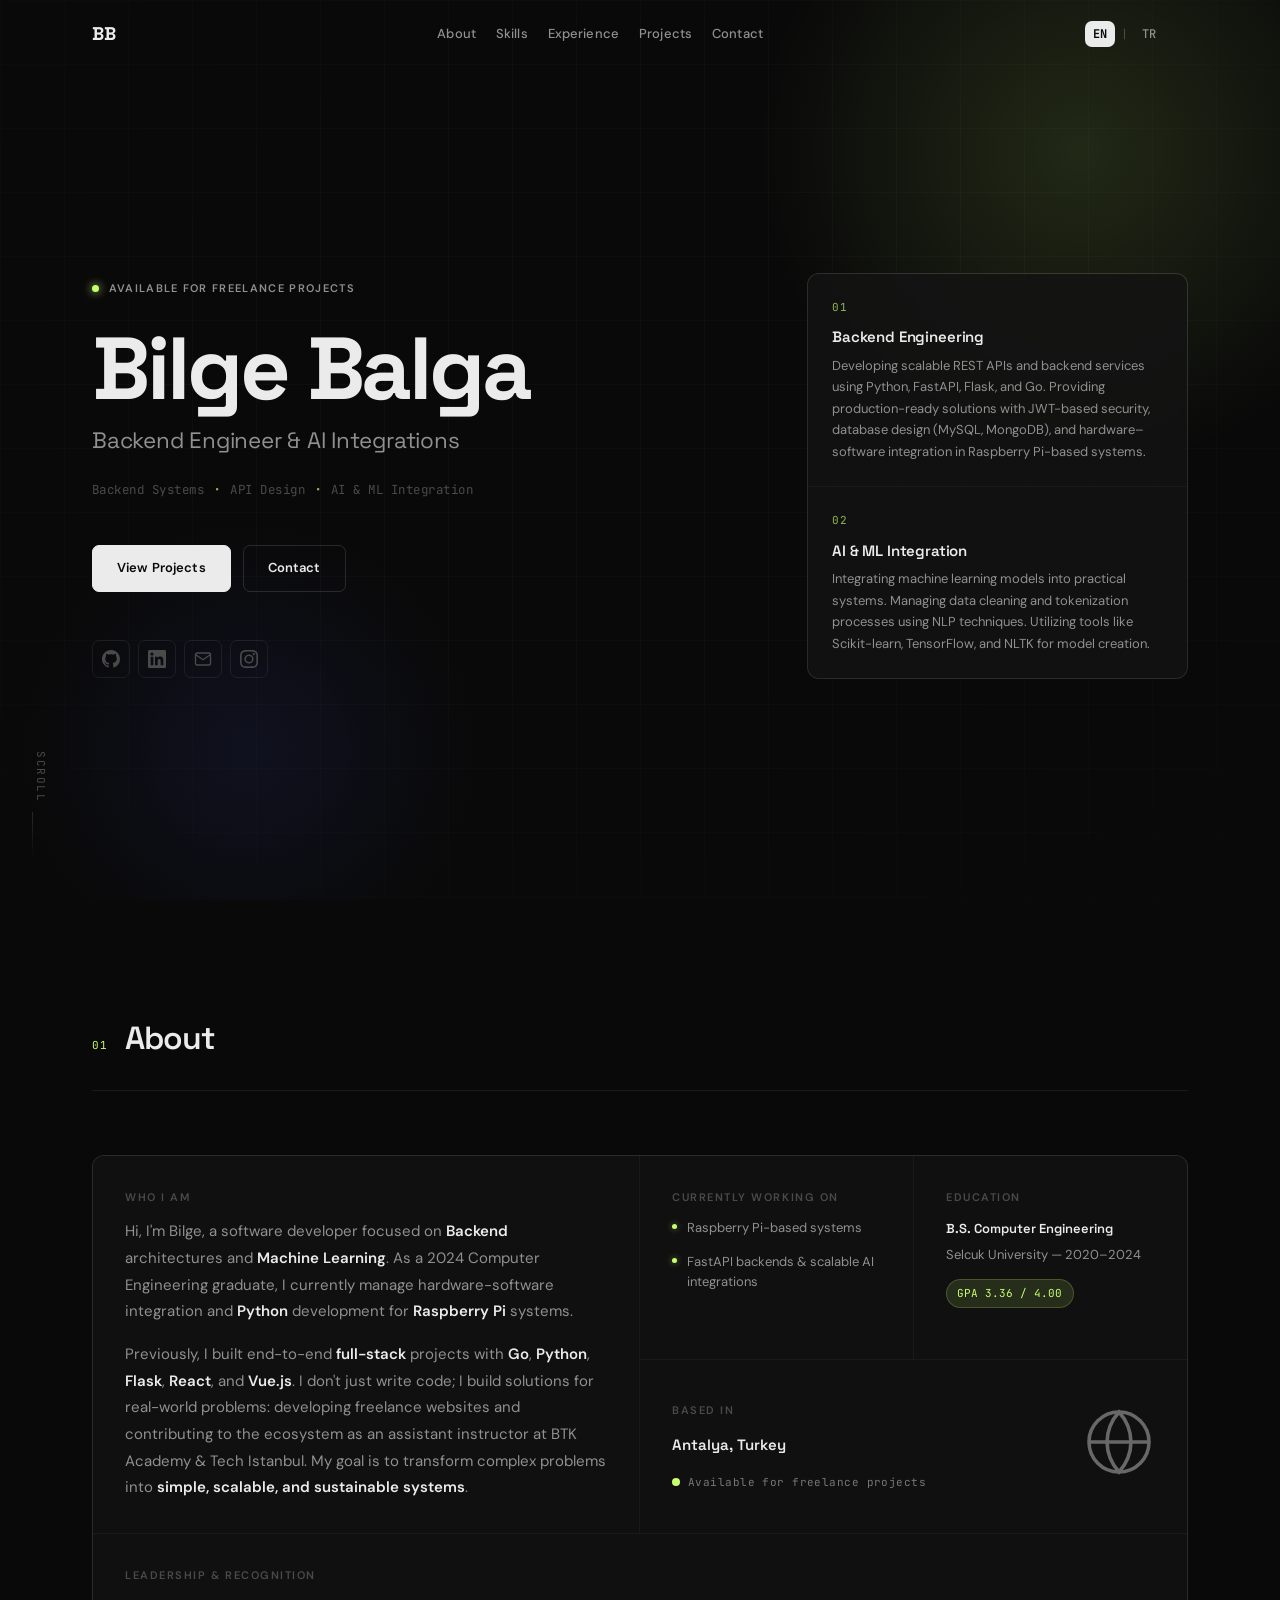
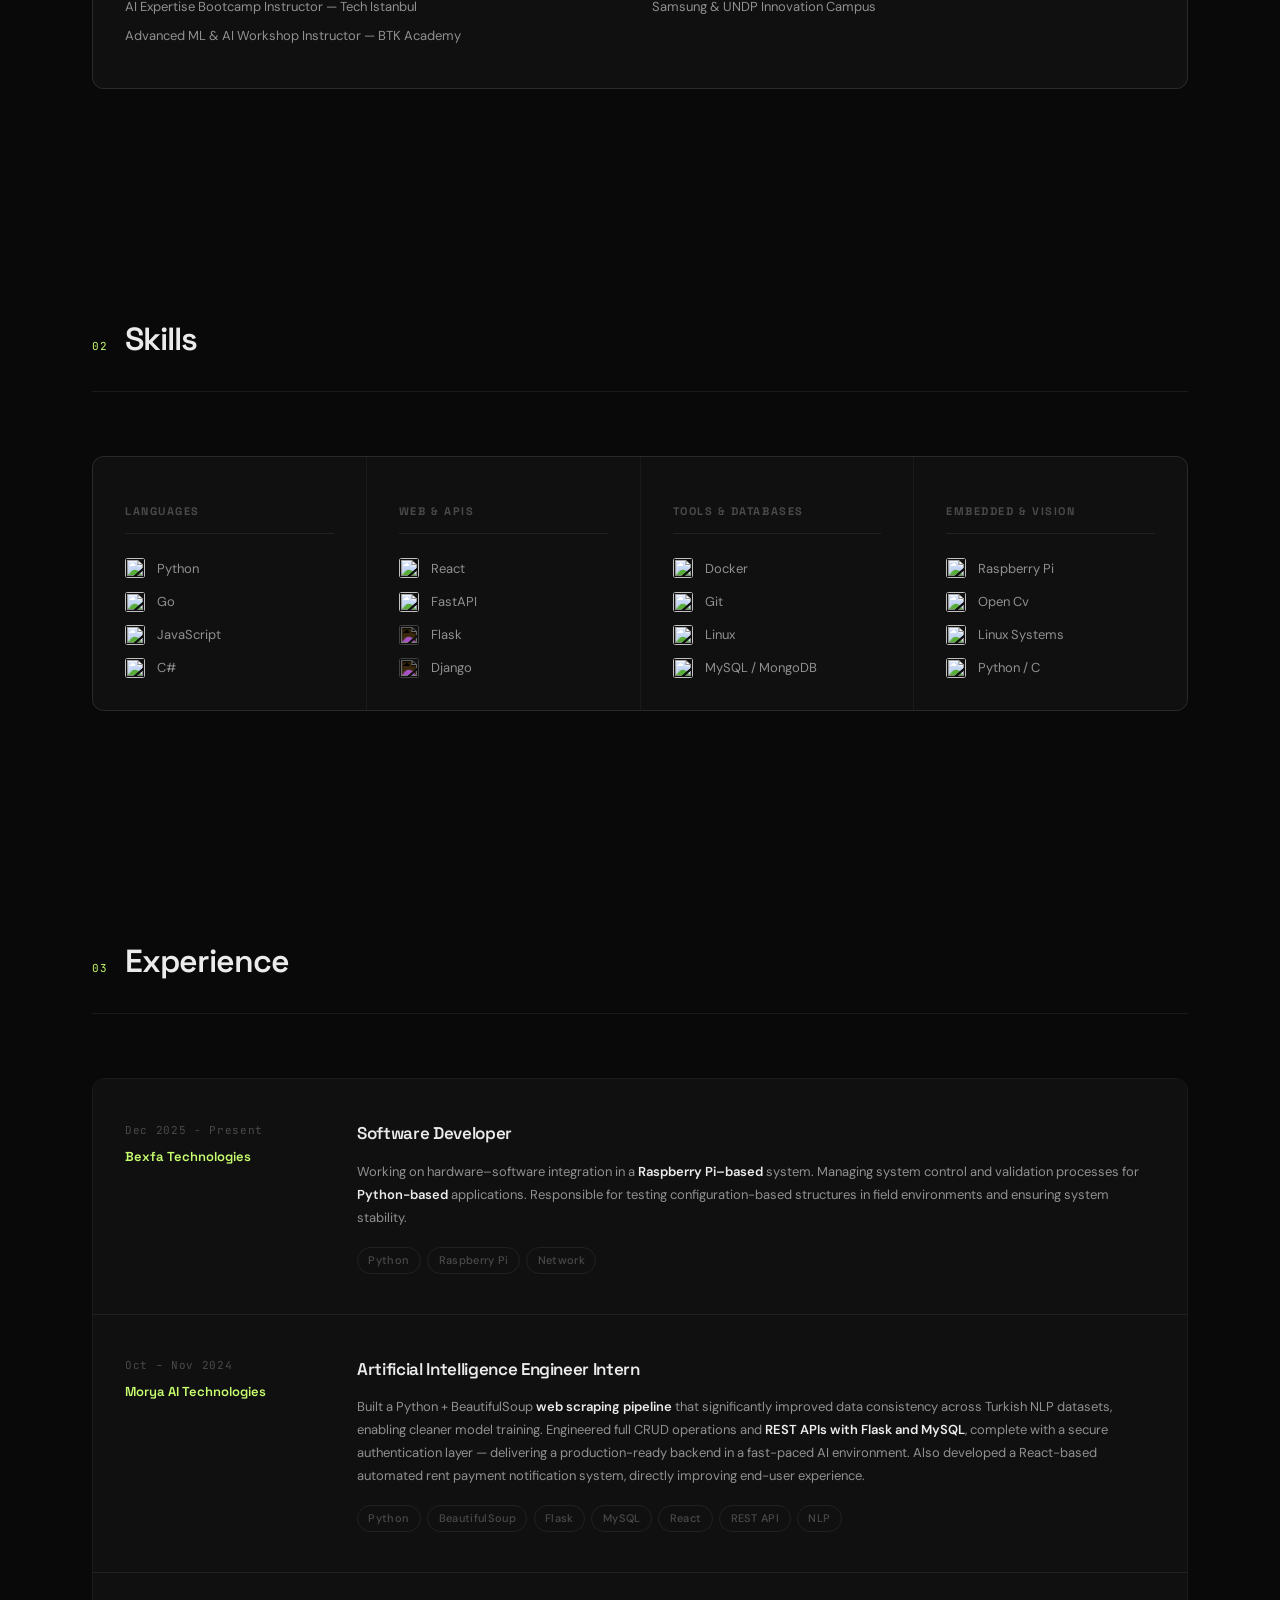
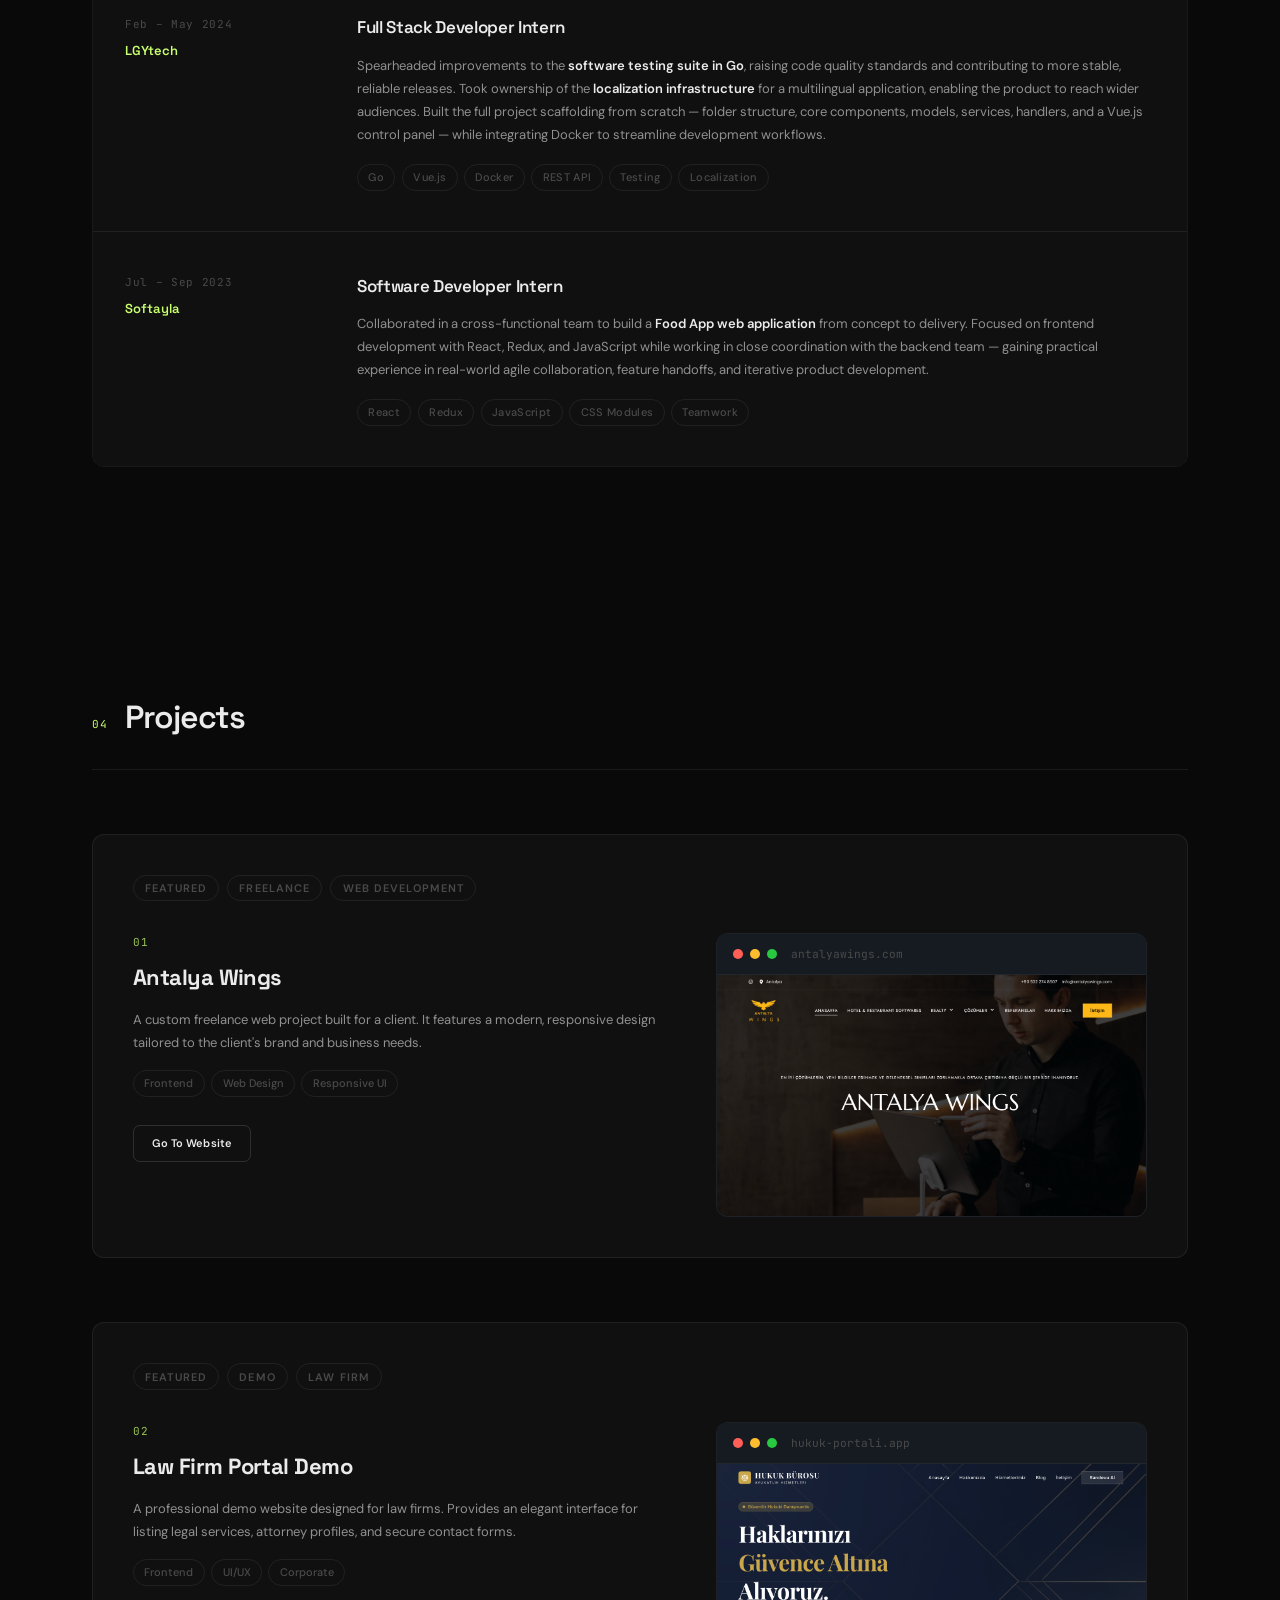
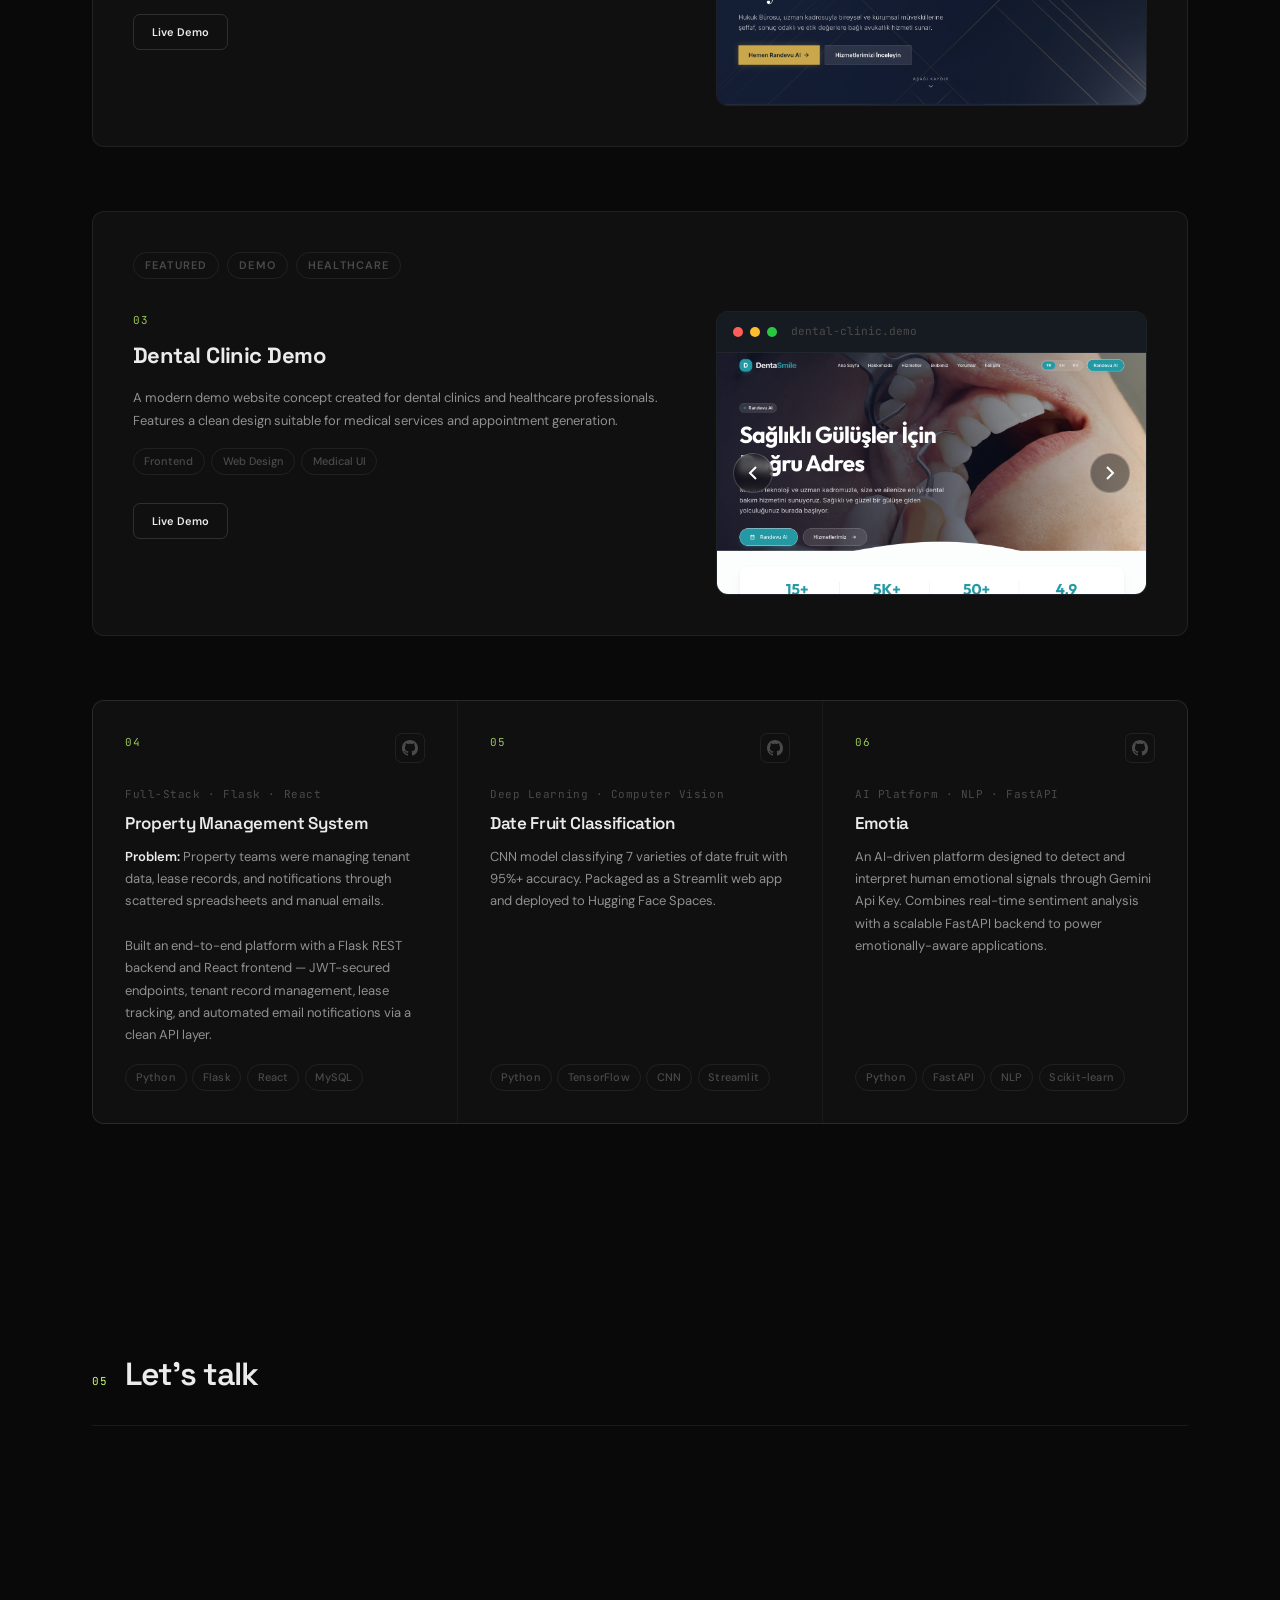
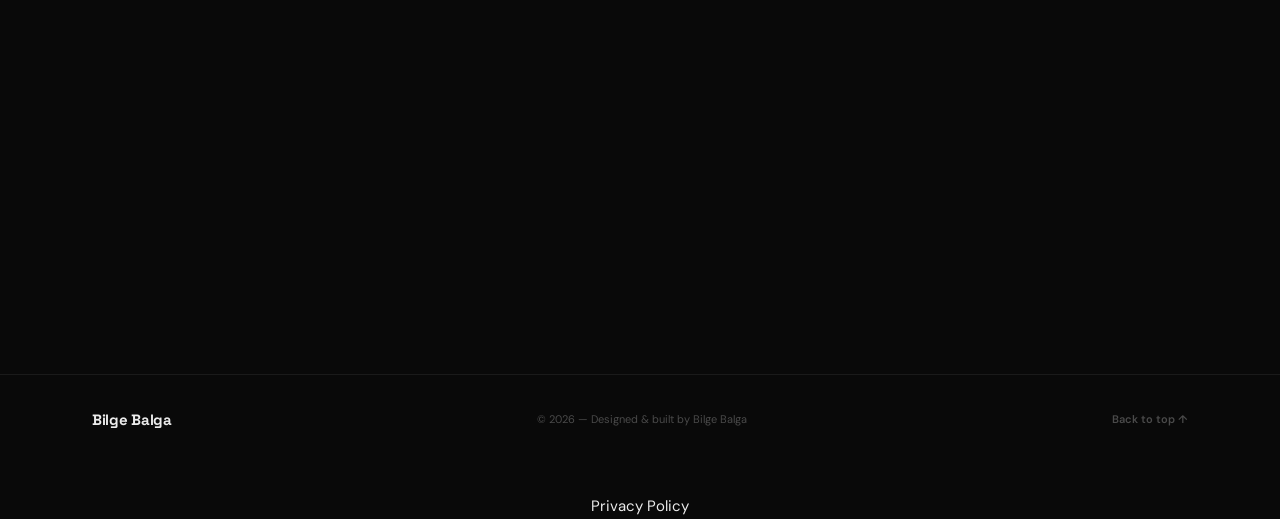
==== commit dff9fa02: "add Privacy Policy" ====
--- a/index.html
+++ b/index.html
@@ -885,5 +885,8 @@
   <script src="lang.js"></script>
   <script src="script.js"></script>
 </body>
+  <footer style="text-align:center; margin-top:2em;">
+    <a href="/BilgeBalga.github.io/PrivacyPolicy.html" target="_blank">Privacy Policy</a>
+  </footer>
 
 </html>
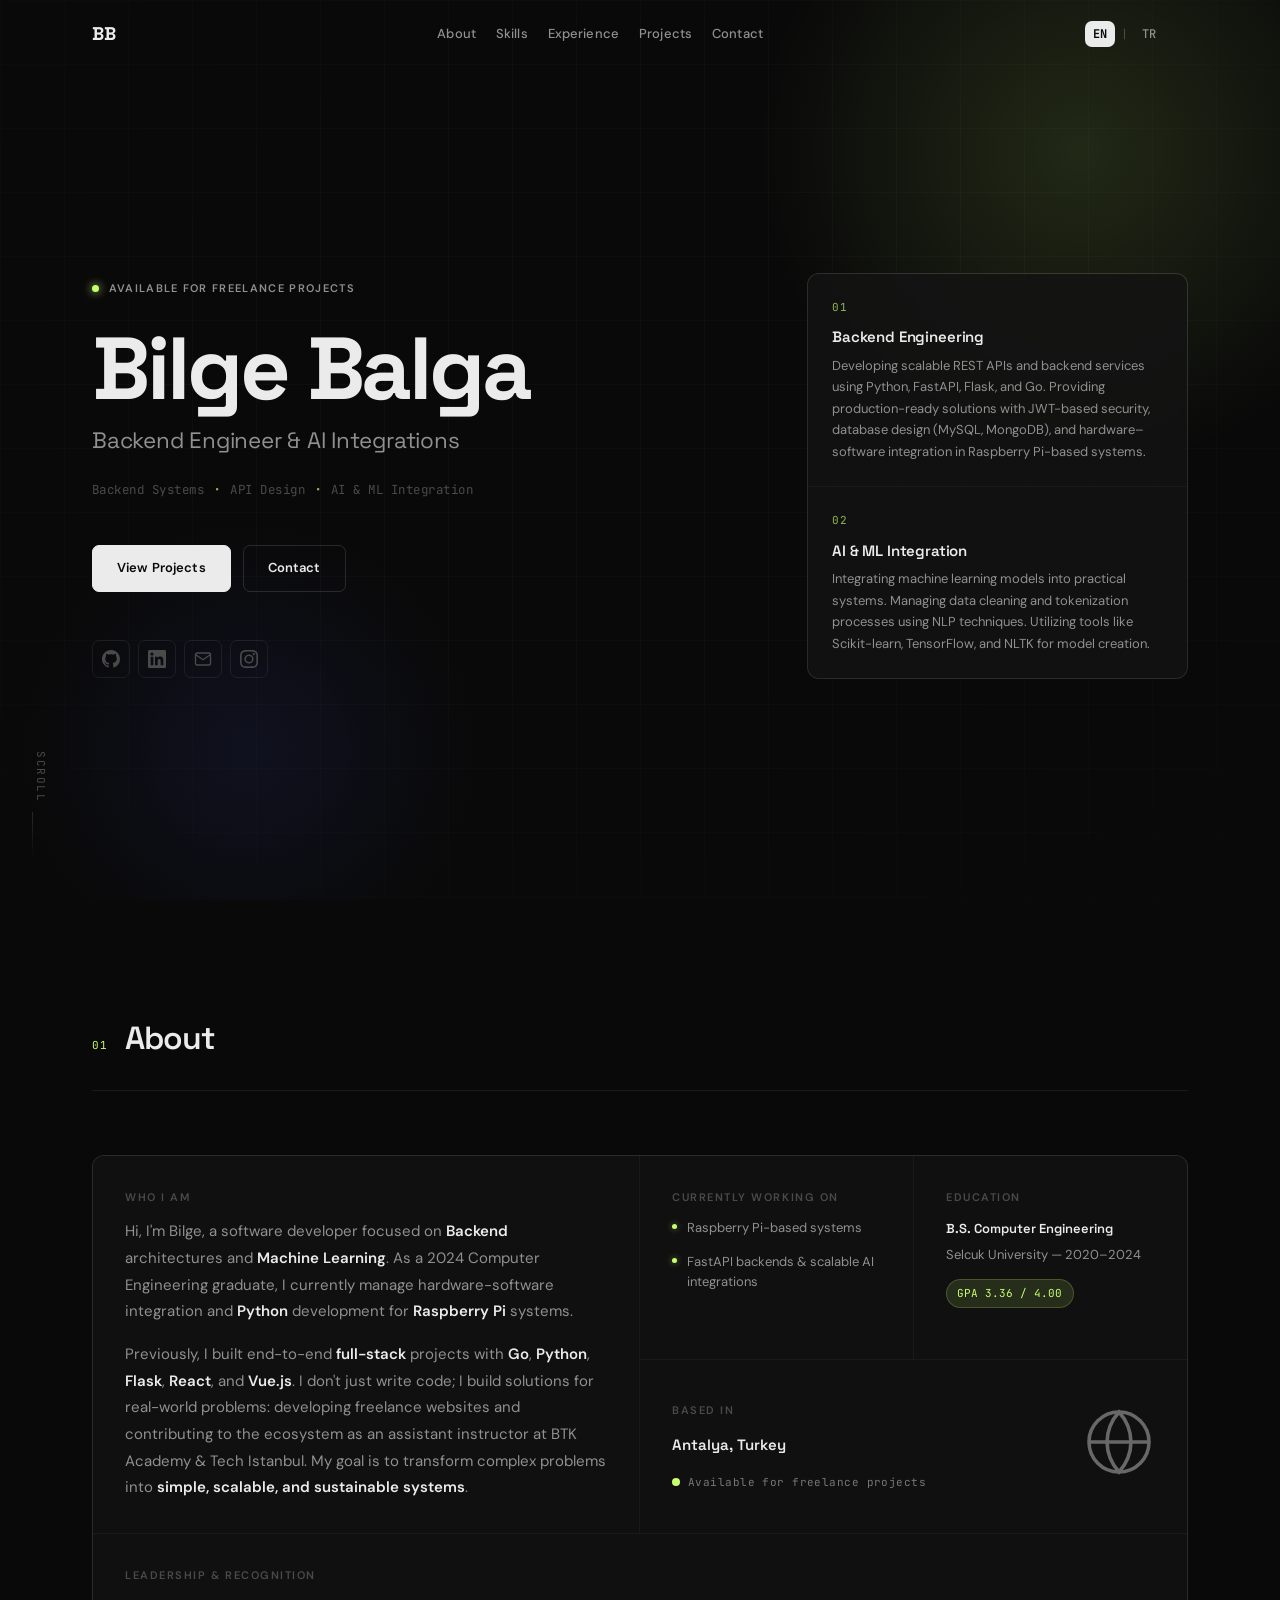
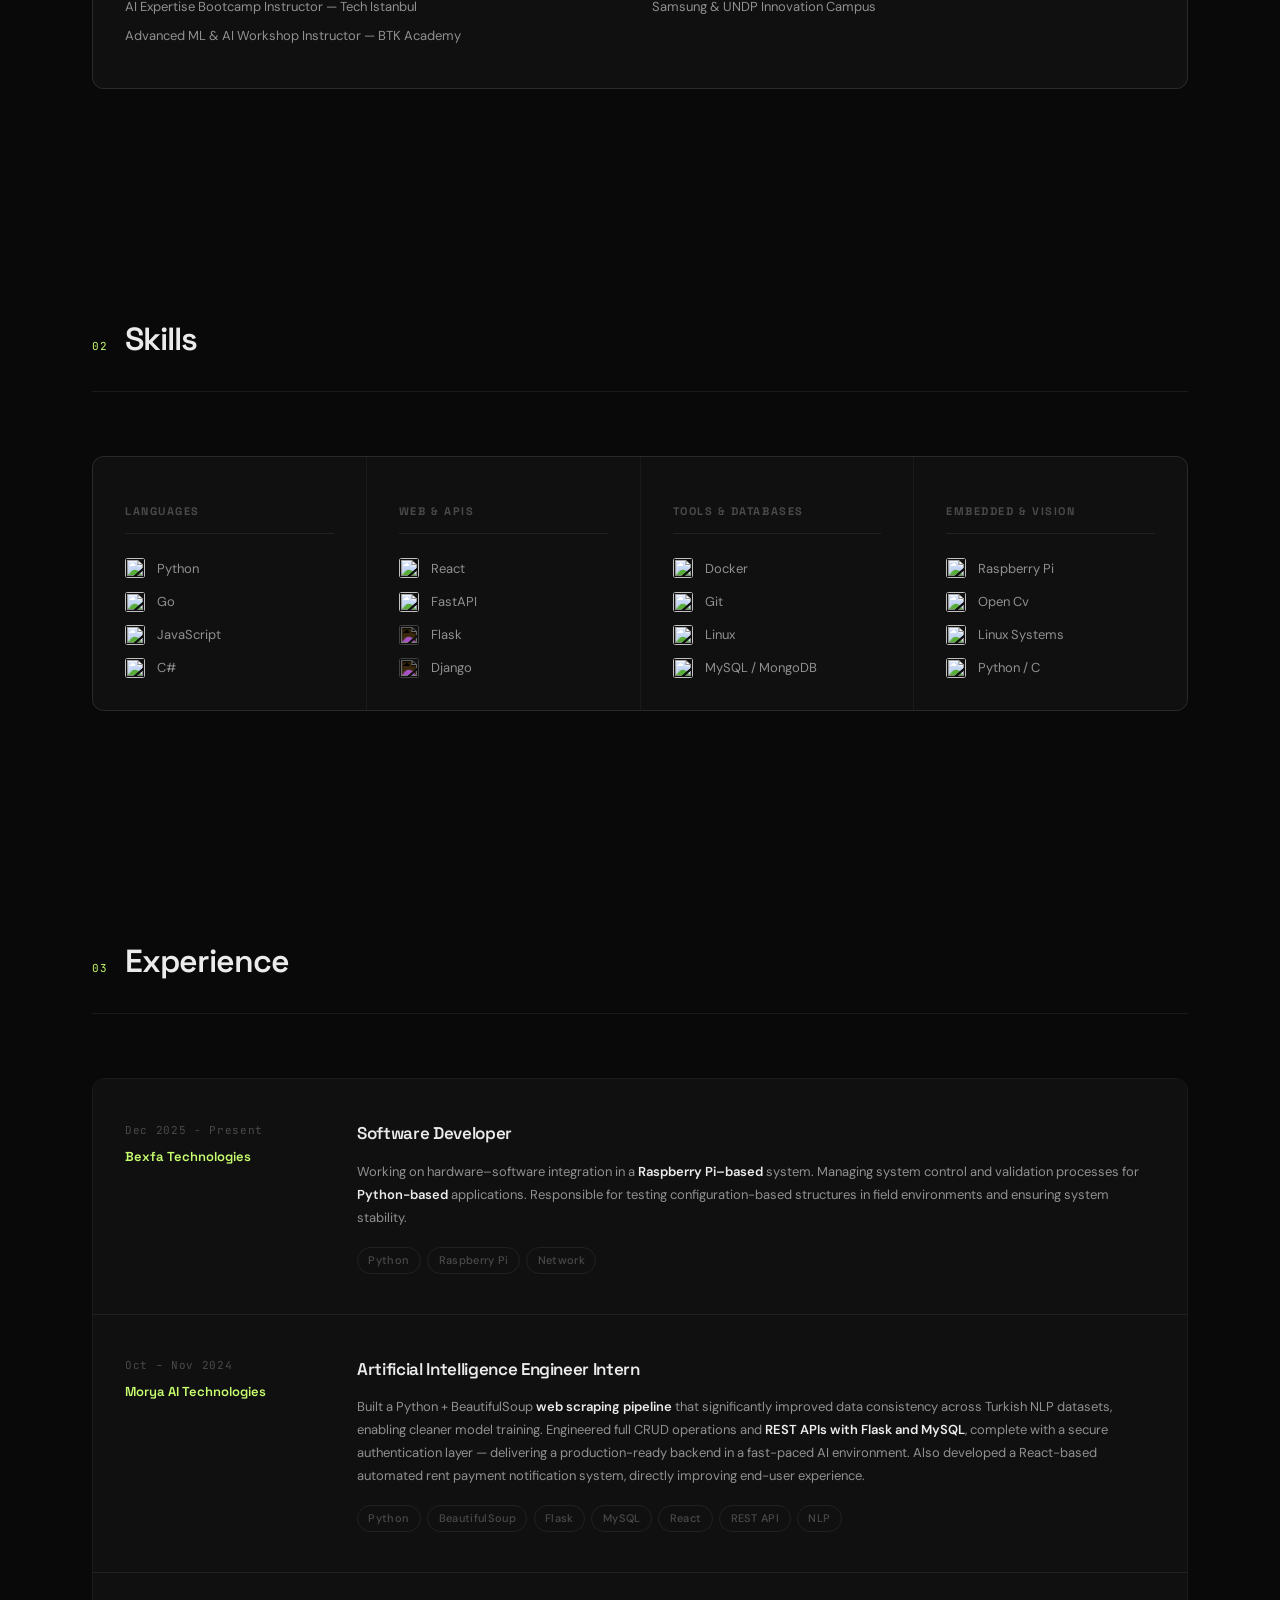
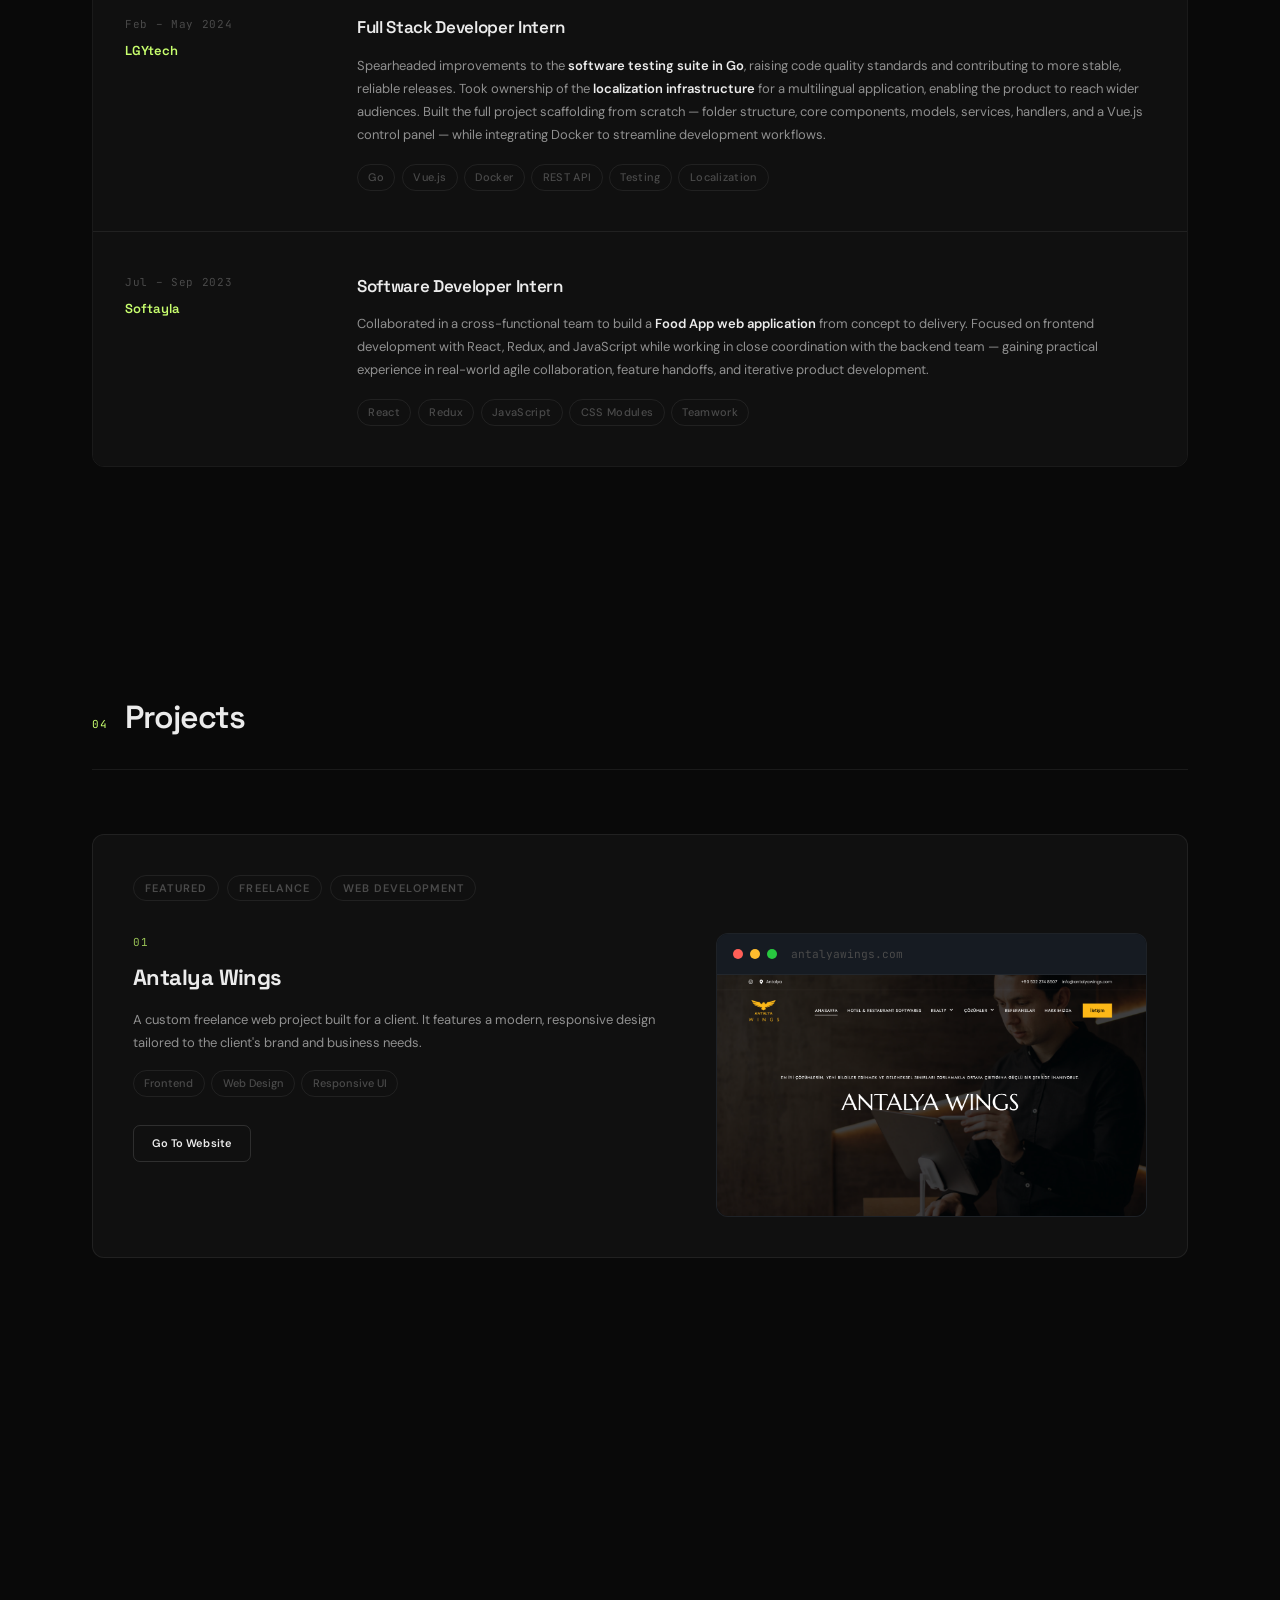
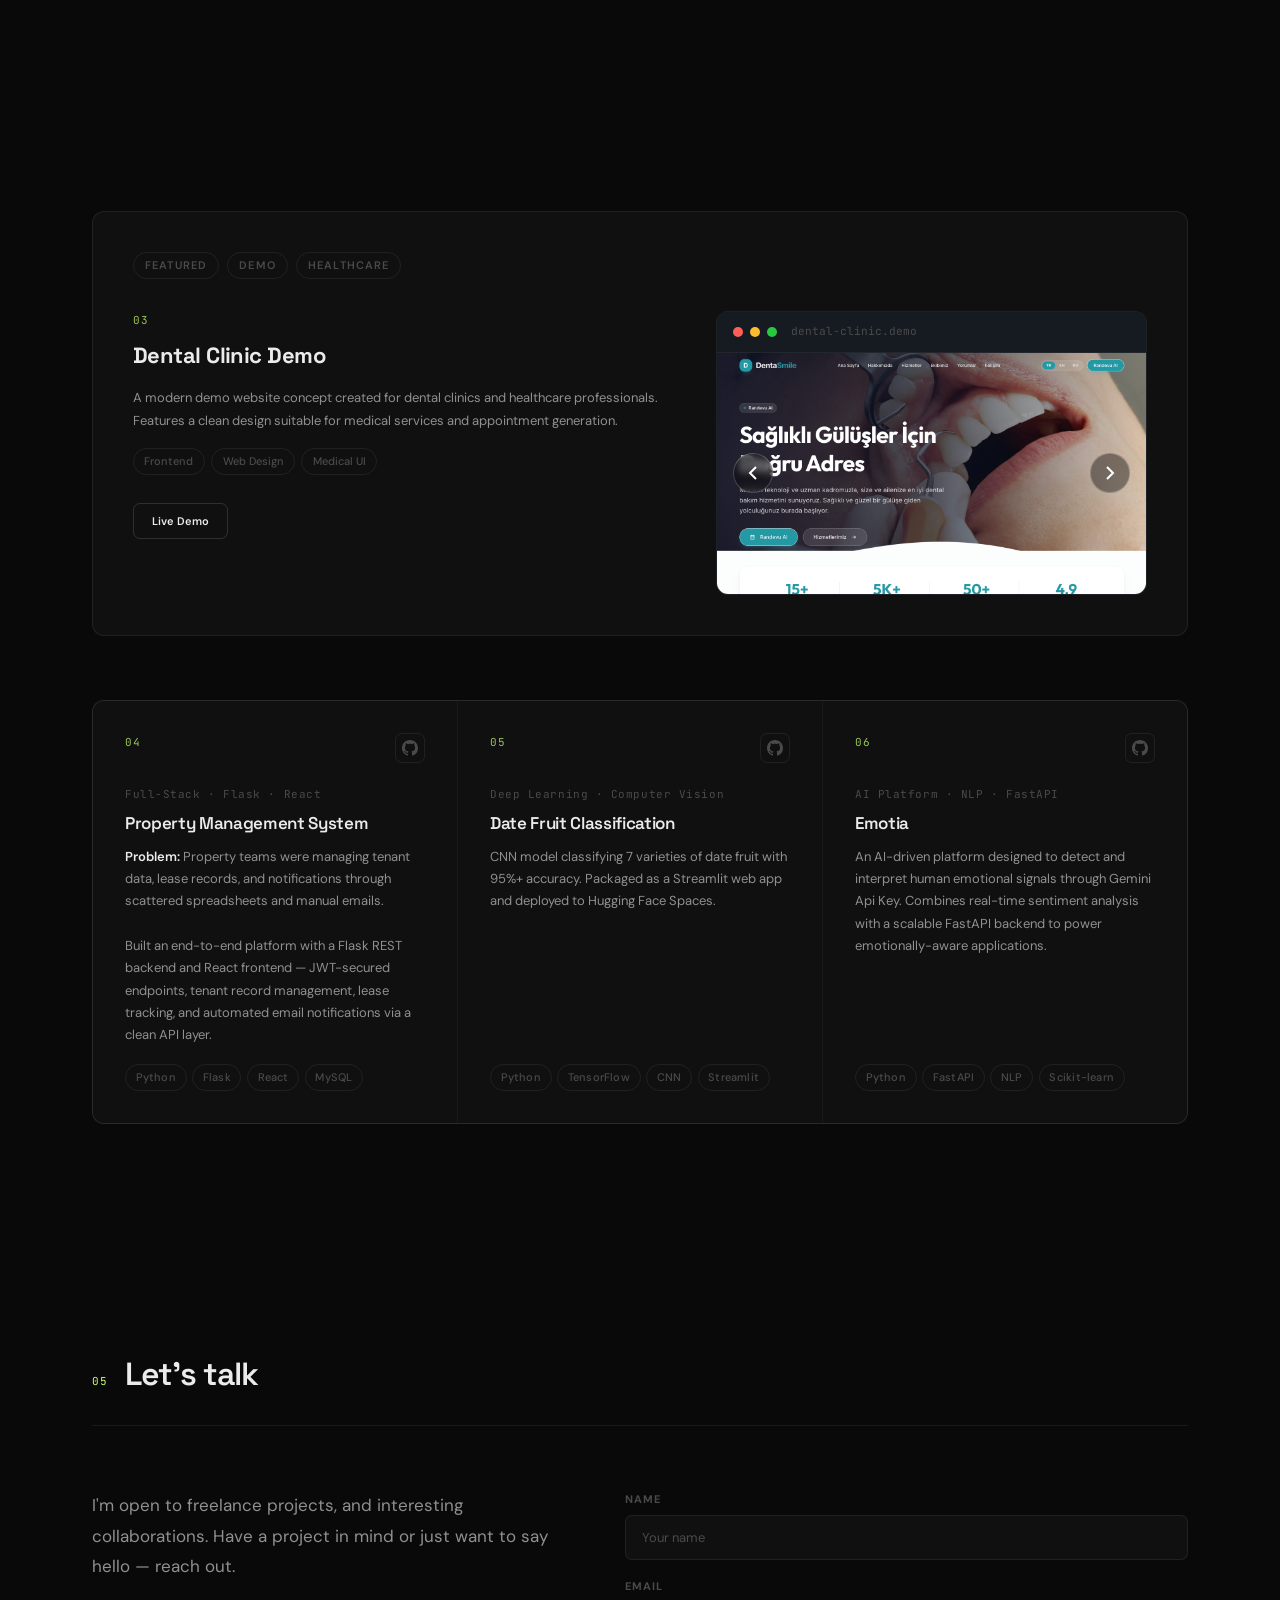
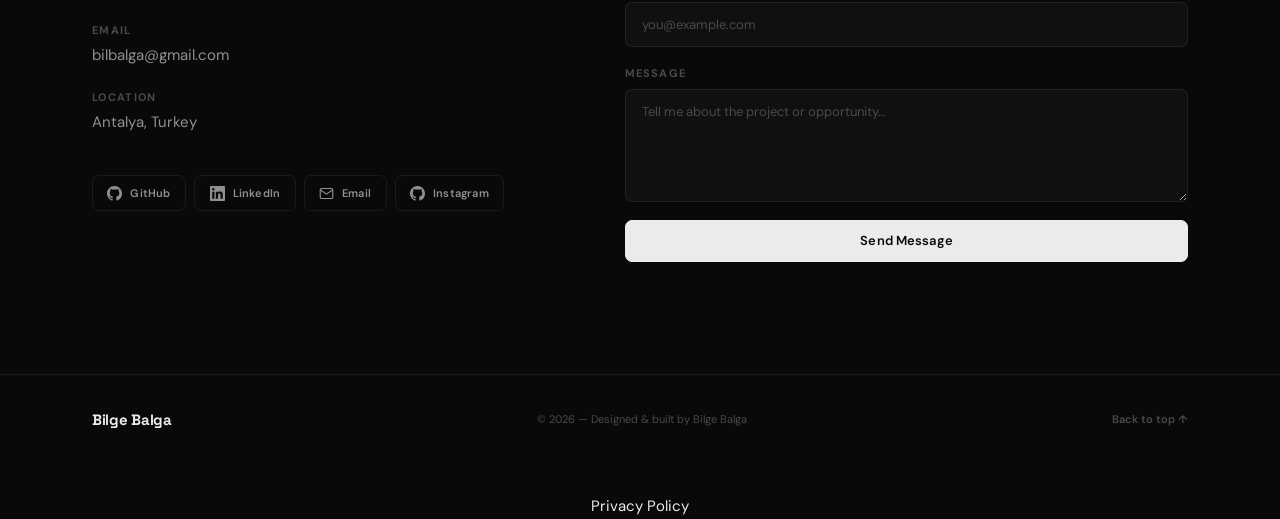
==== commit cd46bba1: "fix" ====
--- a/index.html
+++ b/index.html
@@ -886,7 +886,7 @@
   <script src="script.js"></script>
 </body>
   <footer style="text-align:center; margin-top:2em;">
-    <a href="/BilgeBalga.github.io/PrivacyPolicy.html" target="_blank">Privacy Policy</a>
+    <a href="PrivacyPolicy.html" target="_blank">Privacy Policy</a>
   </footer>
 
 </html>
